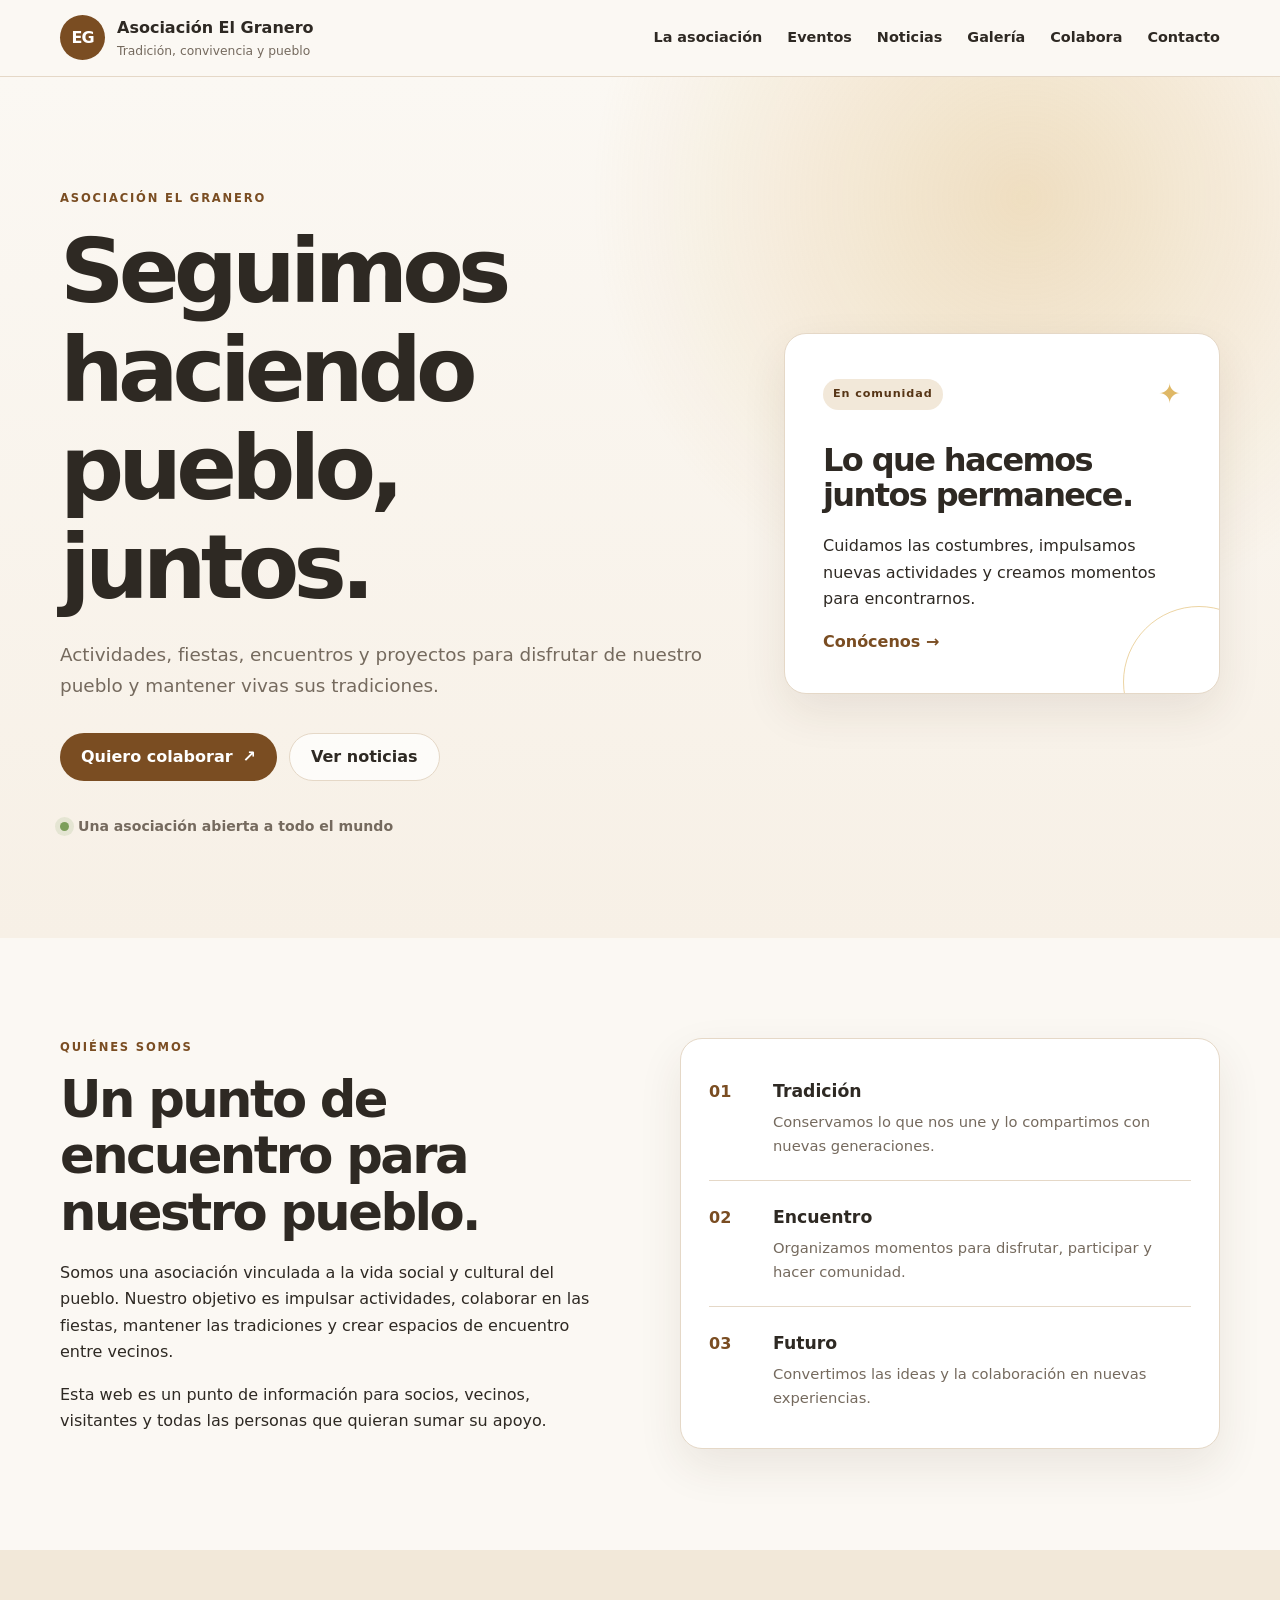
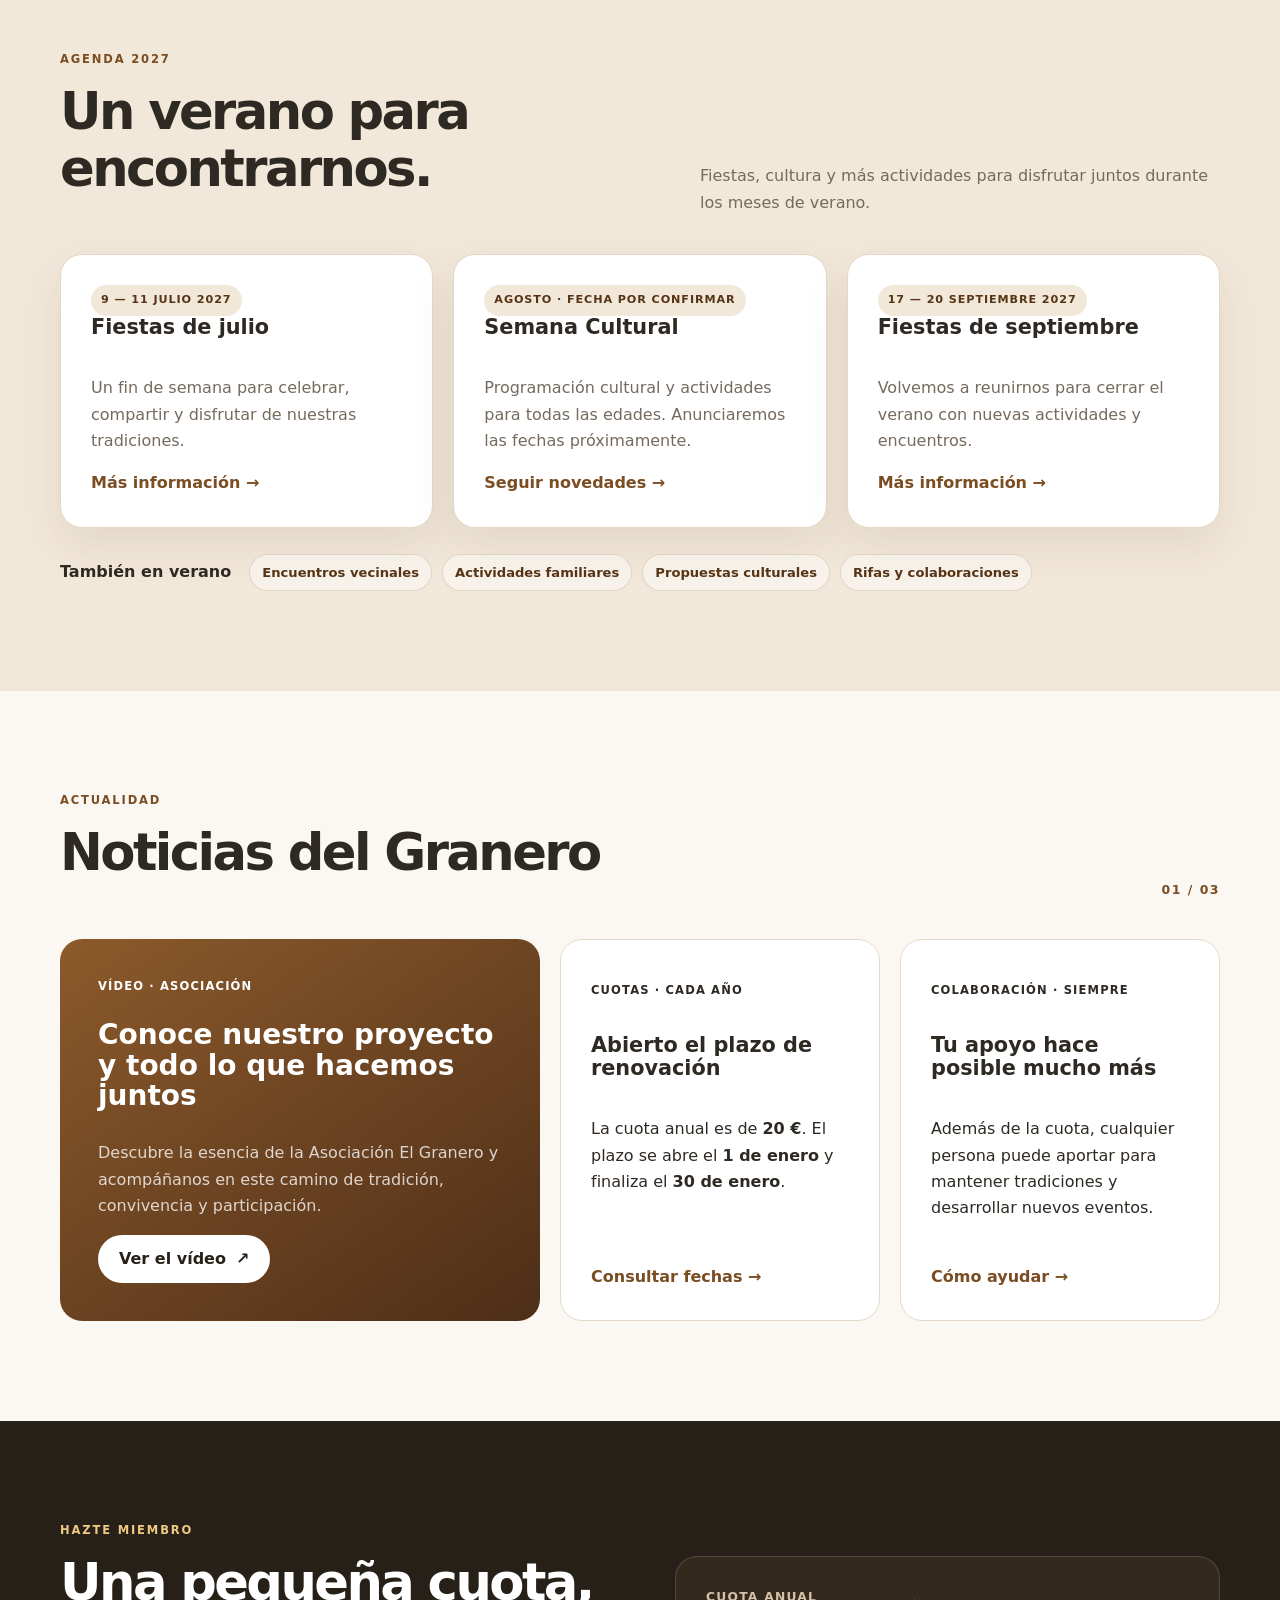
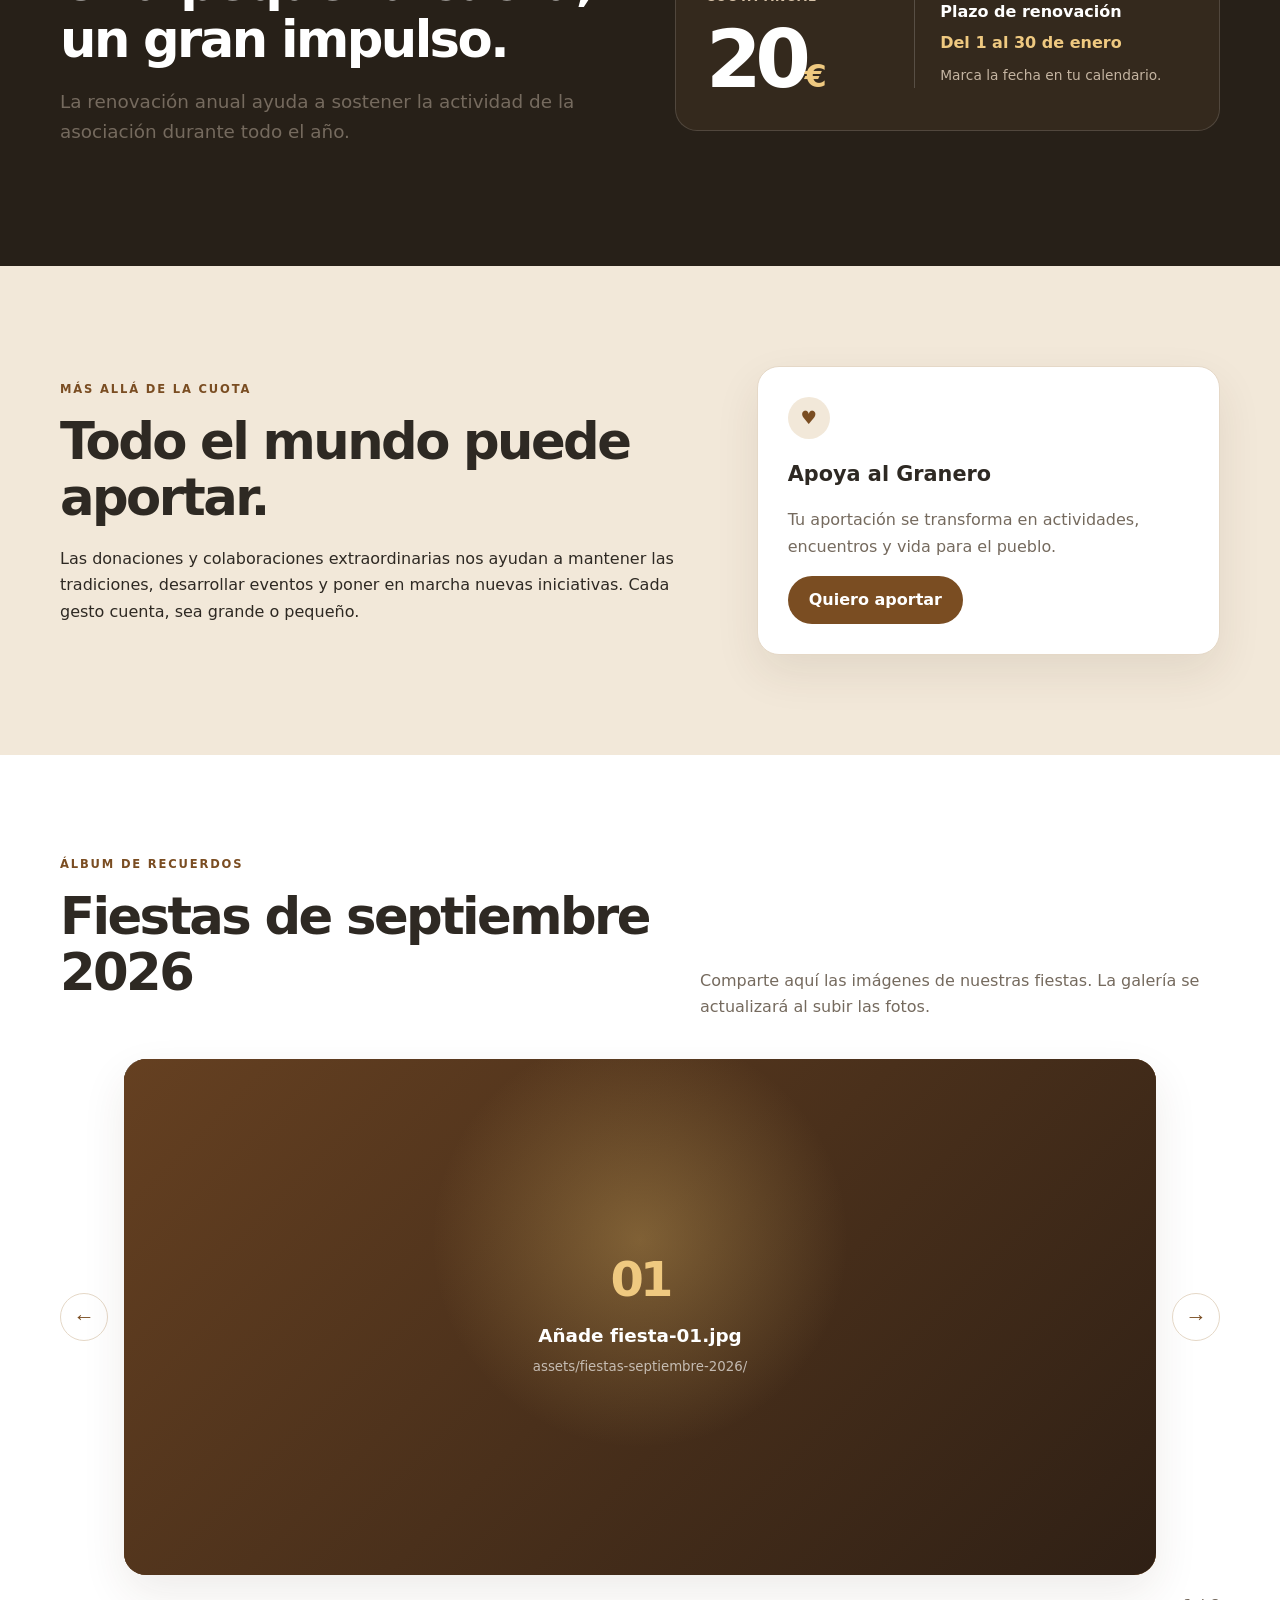
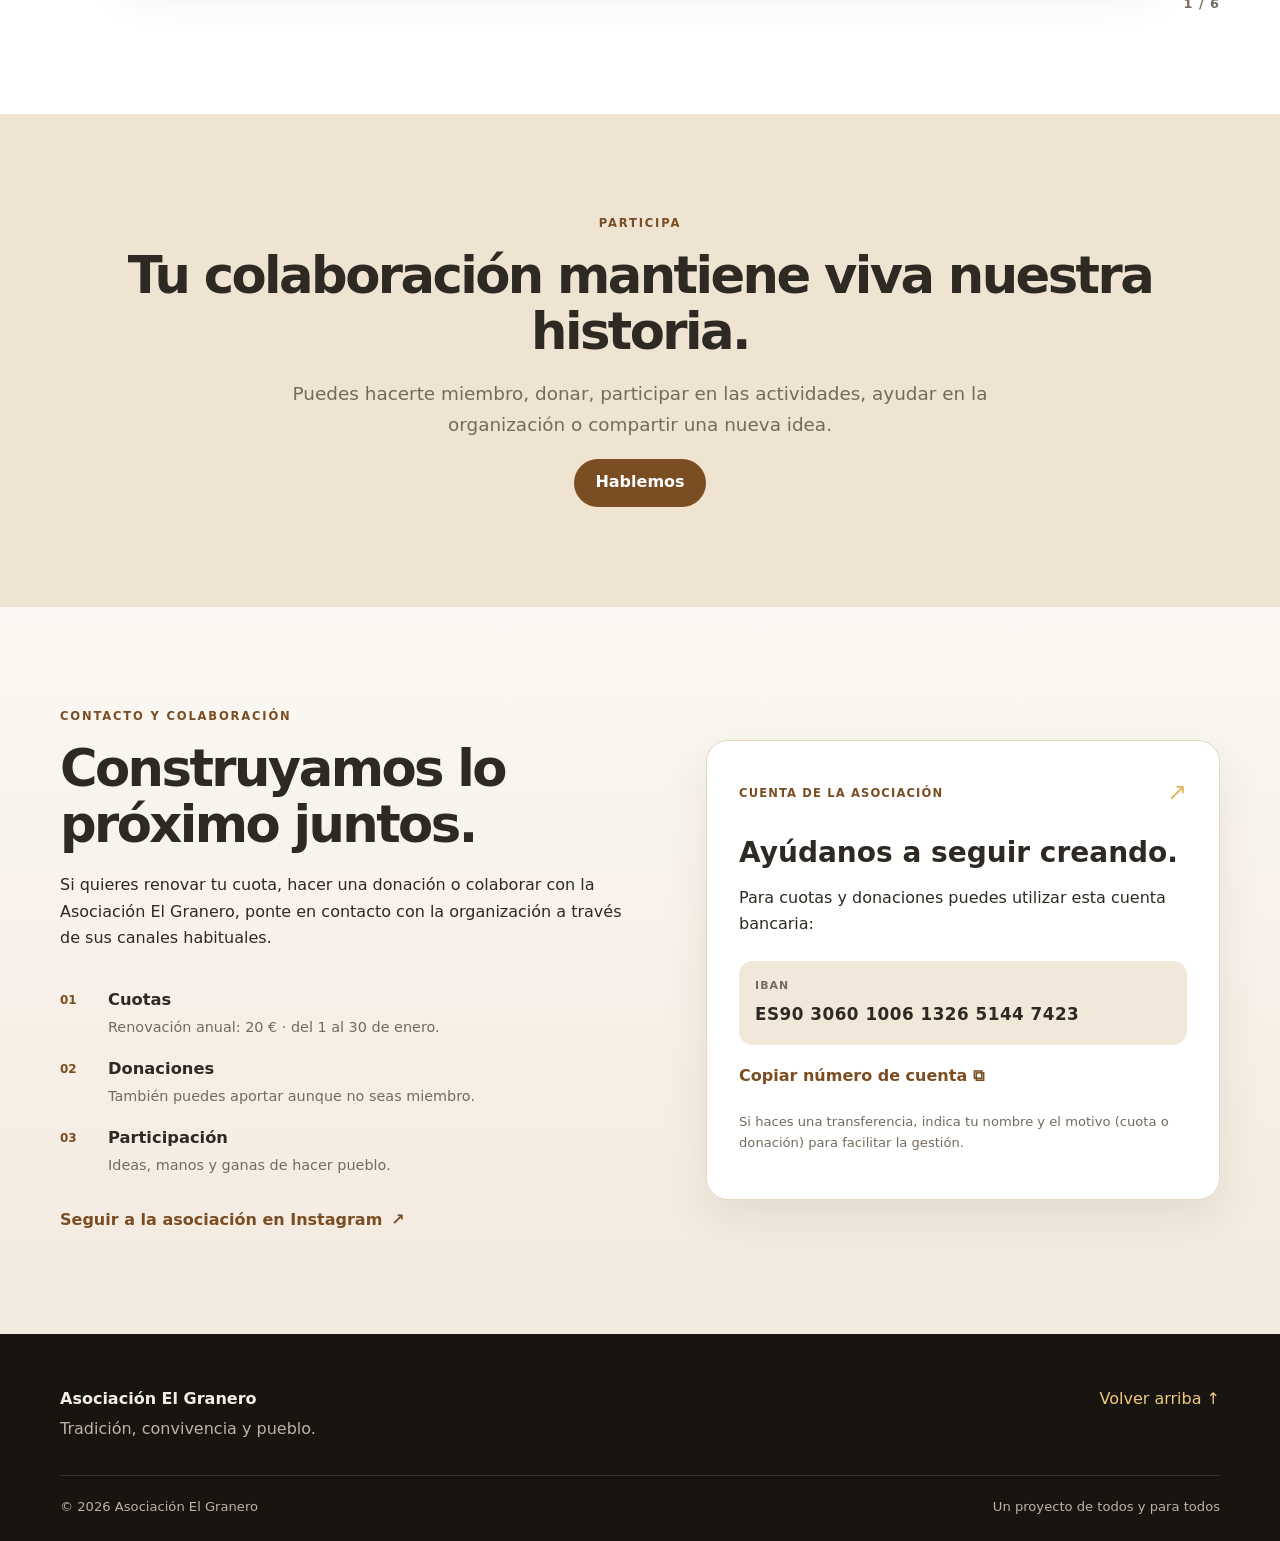
==== index.html @ b073f664 "Refactor code structure for improved readability and maintainability" ====
<!doctype html>
<html lang="es">
<head>
  <meta charset="utf-8">
  <meta name="viewport" content="width=device-width, initial-scale=1">
  <meta name="description" content="Web oficial de la Asociación El Granero: tradición, convivencia, actividades y colaboración con el pueblo.">
  <meta name="theme-color" content="#7a4d22">
  <title>Asociación El Granero | Tradición y pueblo</title>
  <link rel="stylesheet" href="styles.css">
</head>
<body>
  <header class="site-header"><div class="container nav-wrap"><a class="brand" href="#inicio" aria-label="Asociación El Granero, inicio"><span class="brand-mark">EG</span><span><strong>Asociación El Granero</strong><small>Tradición, convivencia y pueblo</small></span></a><button class="menu-toggle" aria-expanded="false" aria-controls="main-nav">☰ <span class="sr-only">Abrir menú</span></button><nav id="main-nav" class="main-nav" aria-label="Navegación principal"><a href="#asociacion">La asociación</a><a href="#eventos">Eventos</a><a href="#noticias">Noticias</a><a href="#galeria-septiembre">Galería</a><a href="#colabora">Colabora</a><a href="#contacto">Contacto</a></nav></div></header>
  <main>
    <section id="inicio" class="hero"><div class="container hero-grid"><div class="hero-copy"><p class="eyebrow">Asociación El Granero</p><h1>Seguimos haciendo pueblo, juntos.</h1><p class="lead">Actividades, fiestas, encuentros y proyectos para disfrutar de nuestro pueblo y mantener vivas sus tradiciones.</p><div class="hero-actions"><a class="btn btn-primary" href="#colabora">Quiero colaborar <span>↗</span></a><a class="btn btn-secondary" href="#noticias">Ver noticias</a></div><div class="hero-note"><span class="status-dot"></span> Una asociación abierta a todo el mundo</div></div><aside class="hero-card"><div class="hero-card-top"><span class="badge">En comunidad</span><span class="sparkle">✦</span></div><h2>Lo que hacemos juntos permanece.</h2><p>Cuidamos las costumbres, impulsamos nuevas actividades y creamos momentos para encontrarnos.</p><a href="#asociacion">Conócenos <span>→</span></a></aside></div></section>
    <section id="asociacion" class="section"><div class="container two-col"><div><p class="eyebrow">Quiénes somos</p><h2>Un punto de encuentro para nuestro pueblo.</h2><p>Somos una asociación vinculada a la vida social y cultural del pueblo. Nuestro objetivo es impulsar actividades, colaborar en las fiestas, mantener las tradiciones y crear espacios de encuentro entre vecinos.</p><p>Esta web es un punto de información para socios, vecinos, visitantes y todas las personas que quieran sumar su apoyo.</p></div><div class="value-panel"><div class="value-item"><span class="value-icon">01</span><div><strong>Tradición</strong><p>Conservamos lo que nos une y lo compartimos con nuevas generaciones.</p></div></div><div class="value-item"><span class="value-icon">02</span><div><strong>Encuentro</strong><p>Organizamos momentos para disfrutar, participar y hacer comunidad.</p></div></div><div class="value-item"><span class="value-icon">03</span><div><strong>Futuro</strong><p>Convertimos las ideas y la colaboración en nuevas experiencias.</p></div></div></div></div></section>
    <section id="eventos" class="section section-alt"><div class="container"><div class="section-heading"><div><p class="eyebrow">Agenda 2027</p><h2>Un verano para encontrarnos.</h2></div><p>Fiestas, cultura y más actividades para disfrutar juntos durante los meses de verano.</p></div><div class="cards three"><article class="card event-card"><span class="date-chip">9 — 11 JULIO 2027</span><h3>Fiestas de julio</h3><p>Un fin de semana para celebrar, compartir y disfrutar de nuestras tradiciones.</p><a href="#contacto">Más información <span>→</span></a></article><article class="card event-card"><span class="date-chip">AGOSTO · FECHA POR CONFIRMAR</span><h3>Semana Cultural</h3><p>Programación cultural y actividades para todas las edades. Anunciaremos las fechas próximamente.</p><a href="#colabora">Seguir novedades <span>→</span></a></article><article class="card event-card"><span class="date-chip">17 — 20 SEPTIEMBRE 2027</span><h3>Fiestas de septiembre</h3><p>Volvemos a reunirnos para cerrar el verano con nuevas actividades y encuentros.</p><a href="#contacto">Más información <span>→</span></a></article></div><div class="summer-note"><strong>También en verano</strong><span>Encuentros vecinales</span><span>Actividades familiares</span><span>Propuestas culturales</span><span>Rifas y colaboraciones</span></div></div></section>
    <section id="noticias" class="section"><div class="container"><div class="section-heading"><div><p class="eyebrow">Actualidad</p><h2>Noticias del Granero</h2></div><span class="section-mark">01 / 03</span></div><div class="news-grid"><article class="news-feature"><div class="news-label">Vídeo · Asociación</div><h3>Conoce nuestro proyecto y todo lo que hacemos juntos</h3><p>Descubre la esencia de la Asociación El Granero y acompáñanos en este camino de tradición, convivencia y participación.</p><a class="btn btn-light" href="https://youtu.be/2ULAwW-3BpU?si=8YdOjdLV4dw19SA3" target="_blank" rel="noopener">Ver el vídeo <span>↗</span></a></article><article class="news-card"><p class="meta">Cuotas · Cada año</p><h3>Abierto el plazo de renovación</h3><p>La cuota anual es de <strong>20 €</strong>. El plazo se abre el <strong>1 de enero</strong> y finaliza el <strong>30 de enero</strong>.</p><a href="#cuotas">Consultar fechas <span>→</span></a></article><article class="news-card"><p class="meta">Colaboración · Siempre</p><h3>Tu apoyo hace posible mucho más</h3><p>Además de la cuota, cualquier persona puede aportar para mantener tradiciones y desarrollar nuevos eventos.</p><a href="#donaciones">Cómo ayudar <span>→</span></a></article></div></div></section>
    <section id="cuotas" class="section section-dark"><div class="container contribution-grid"><div><p class="eyebrow light">Hazte miembro</p><h2>Una pequeña cuota, un gran impulso.</h2><p class="lead">La renovación anual ayuda a sostener la actividad de la asociación durante todo el año.</p></div><div class="fee-card"><div><span class="fee-label">Cuota anual</span><strong class="fee">20<span>€</span></strong></div><div class="renewal"><strong>Plazo de renovación</strong><p>Del 1 al 30 de enero</p><span>Marca la fecha en tu calendario.</span></div></div></div></section>
    <section id="rifas" class="section section-alt"><div class="container promo"><div><p class="eyebrow">Más allá de la cuota</p><h2>Todo el mundo puede aportar.</h2><p>Las donaciones y colaboraciones extraordinarias nos ayudan a mantener las tradiciones, desarrollar eventos y poner en marcha nuevas iniciativas. Cada gesto cuenta, sea grande o pequeño.</p></div><div class="donation-callout" id="donaciones"><span class="donation-icon">♥</span><strong>Apoya al Granero</strong><p>Tu aportación se transforma en actividades, encuentros y vida para el pueblo.</p><a class="btn btn-primary" href="#contacto">Quiero aportar</a></div></div></section>
    <section id="galeria-septiembre" class="section gallery-section"><div class="container"><div class="section-heading"><div><p class="eyebrow">Álbum de recuerdos</p><h2>Fiestas de septiembre 2026</h2></div><p>Comparte aquí las imágenes de nuestras fiestas. La galería se actualizará al subir las fotos.</p></div><div class="carousel" aria-label="Carrusel de fotos de las fiestas de septiembre"><button class="carousel-button carousel-prev" type="button" aria-label="Foto anterior">←</button><div class="carousel-viewport"><div class="carousel-track"><figure class="carousel-slide"><div class="carousel-empty"><span>01</span><strong>Añade fiesta-01.jpg</strong><small>assets/fiestas-septiembre-2026/</small></div><img class="carousel-image" src="assets/fiestas-septiembre-2026/fiesta-01.jpg" alt="Fiestas de septiembre 2026, fotografía 1" onerror="this.closest('.carousel-slide').classList.add('is-empty')"></figure><figure class="carousel-slide"><div class="carousel-empty"><span>02</span><strong>Añade fiesta-02.jpg</strong><small>assets/fiestas-septiembre-2026/</small></div><img class="carousel-image" src="assets/fiestas-septiembre-2026/fiesta-02.jpg" alt="Fiestas de septiembre 2026, fotografía 2" onerror="this.closest('.carousel-slide').classList.add('is-empty')"></figure><figure class="carousel-slide"><div class="carousel-empty"><span>03</span><strong>Añade fiesta-03.jpg</strong><small>assets/fiestas-septiembre-2026/</small></div><img class="carousel-image" src="assets/fiestas-septiembre-2026/fiesta-03.jpg" alt="Fiestas de septiembre 2026, fotografía 3" onerror="this.closest('.carousel-slide').classList.add('is-empty')"></figure><figure class="carousel-slide"><div class="carousel-empty"><span>04</span><strong>Añade fiesta-04.jpg</strong><small>assets/fiestas-septiembre-2026/</small></div><img class="carousel-image" src="assets/fiestas-septiembre-2026/fiesta-04.jpg" alt="Fiestas de septiembre 2026, fotografía 4" onerror="this.closest('.carousel-slide').classList.add('is-empty')"></figure><figure class="carousel-slide"><div class="carousel-empty"><span>05</span><strong>Añade fiesta-05.jpg</strong><small>assets/fiestas-septiembre-2026/</small></div><img class="carousel-image" src="assets/fiestas-septiembre-2026/fiesta-05.jpg" alt="Fiestas de septiembre 2026, fotografía 5" onerror="this.closest('.carousel-slide').classList.add('is-empty')"></figure><figure class="carousel-slide"><div class="carousel-empty"><span>06</span><strong>Añade fiesta-06.jpg</strong><small>assets/fiestas-septiembre-2026/</small></div><img class="carousel-image" src="assets/fiestas-septiembre-2026/fiesta-06.jpg" alt="Fiestas de septiembre 2026, fotografía 6" onerror="this.closest('.carousel-slide').classList.add('is-empty')"></figure></div></div><button class="carousel-button carousel-next" type="button" aria-label="Foto siguiente">→</button></div><div class="carousel-footer"><div class="carousel-dots" role="tablist" aria-label="Seleccionar foto"></div><span class="carousel-counter">1 / 6</span></div></div></section>
    <section id="colabora" class="section collaboration"><div class="container center"><p class="eyebrow">Participa</p><h2>Tu colaboración mantiene viva nuestra historia.</h2><p class="lead compact">Puedes hacerte miembro, donar, participar en las actividades, ayudar en la organización o compartir una nueva idea.</p><a class="btn btn-primary" href="#contacto">Hablemos</a></div></section>
    <section id="contacto" class="section contact-section"><div class="container contact-layout"><div class="contact-copy"><p class="eyebrow">Contacto y colaboración</p><h2>Construyamos lo próximo juntos.</h2><p>Si quieres renovar tu cuota, hacer una donación o colaborar con la Asociación El Granero, ponte en contacto con la organización a través de sus canales habituales.</p><div class="contact-points"><div><span>01</span><strong>Cuotas</strong><p>Renovación anual: 20 € · del 1 al 30 de enero.</p></div><div><span>02</span><strong>Donaciones</strong><p>También puedes aportar aunque no seas miembro.</p></div><div><span>03</span><strong>Participación</strong><p>Ideas, manos y ganas de hacer pueblo.</p></div></div><a class="instagram-link" href="https://www.instagram.com/asociacionelgranero/" target="_blank" rel="noopener">Seguir a la asociación en Instagram <span>↗</span></a></div><div class="contact-card"><div class="contact-card-head"><span class="card-kicker">Cuenta de la Asociación</span><span class="bank-icon">↗</span></div><h3>Ayúdanos a seguir creando.</h3><p>Para cuotas y donaciones puedes utilizar esta cuenta bancaria:</p><div class="account-box"><span>IBAN</span><strong id="account-number">ES90 3060 1006 1326 5144 7423</strong></div><button class="copy-btn" type="button" data-copy="ES9030601006132651447423">Copiar número de cuenta <span>⧉</span></button><p class="small">Si haces una transferencia, indica tu nombre y el motivo (cuota o donación) para facilitar la gestión.</p></div></div></section>
  </main>
  <footer class="site-footer"><div class="container footer-grid"><div><strong>Asociación El Granero</strong><p>Tradición, convivencia y pueblo.</p></div><a href="#inicio">Volver arriba ↑</a></div><div class="container footer-bottom"><span>© <span id="year"></span> Asociación El Granero</span><span>Un proyecto de todos y para todos</span></div></footer>
  <script src="script.js"></script>
</body>
</html>
---- styles.css ----
*{box-sizing:border-box} :root{--bg:#fbf8f3;--surface:#fff;--surface-alt:#f2e8d9;--text:#2e2923;--muted:#756a5e;--primary:#7a4d22;--primary-dark:#563415;--accent:#dfb866;--border:#e5d8c7;--dark:#272018;--max:1160px;--radius:22px;--shadow:0 18px 45px rgba(61,42,22,.09)} html{scroll-behavior:smooth} body{margin:0;font-family:Inter,ui-sans-serif,system-ui,-apple-system,BlinkMacSystemFont,"Segoe UI",sans-serif;color:var(--text);background:var(--bg);line-height:1.65}a{color:inherit} .container{width:min(calc(100% - 40px),var(--max));margin:0 auto}
.site-header{position:sticky;top:0;z-index:50;background:rgba(251,248,243,.91);backdrop-filter:blur(14px);border-bottom:1px solid var(--border)} .nav-wrap{min-height:76px;display:flex;align-items:center;justify-content:space-between;gap:24px}.brand{display:flex;align-items:center;gap:12px;text-decoration:none}.brand strong,.brand small{display:block}.brand small{color:var(--muted);font-size:.77rem}.brand-mark{width:45px;height:45px;display:grid;place-items:center;border-radius:50%;background:var(--primary);color:white;font-weight:850;letter-spacing:-.06em}.main-nav{display:flex;gap:25px;align-items:center}.main-nav a{text-decoration:none;font-size:.9rem;font-weight:700}.main-nav a:hover{color:var(--primary)}.menu-toggle{display:none;background:none;border:0;font-size:1.4rem;cursor:pointer}
.hero{padding:112px 0 100px;background:radial-gradient(circle at 80% 14%,rgba(215,170,91,.32),transparent 27rem),linear-gradient(180deg,#fbf8f3 0%,#f7f0e6 100%)}.hero-grid{display:grid;grid-template-columns:1.2fr .8fr;gap:70px;align-items:center}.eyebrow{text-transform:uppercase;letter-spacing:.16em;font-size:.72rem;font-weight:850;color:var(--primary);margin:0 0 14px}h1,h2,h3{line-height:1.1;margin-top:0}h1{font-size:clamp(3rem,7vw,5.8rem);letter-spacing:-.065em;margin-bottom:24px;max-width:850px}h2{font-size:clamp(2.2rem,4vw,3.35rem);letter-spacing:-.05em;margin-bottom:20px}h3{font-size:1.3rem}.lead{font-size:1.15rem;color:var(--muted);max-width:710px}.compact{max-width:730px;margin-left:auto;margin-right:auto}.hero-actions{display:flex;flex-wrap:wrap;gap:12px;margin-top:32px}.btn{display:inline-flex;align-items:center;gap:10px;justify-content:center;min-height:48px;padding:0 21px;border-radius:999px;text-decoration:none;font-weight:800;transition:transform .2s,background .2s}.btn:hover{transform:translateY(-2px)}.btn-primary{background:var(--primary);color:white}.btn-primary:hover{background:var(--primary-dark)}.btn-secondary{border:1px solid var(--border);background:rgba(255,255,255,.75)}.hero-note{display:flex;align-items:center;gap:9px;margin-top:34px;color:var(--muted);font-size:.88rem;font-weight:650}.status-dot{width:9px;height:9px;border-radius:50%;background:#7c9e5b;box-shadow:0 0 0 5px rgba(124,158,91,.15)}
.hero-card,.card,.value-panel,.contact-card,.donation-callout{background:var(--surface);border:1px solid var(--border);border-radius:var(--radius);box-shadow:var(--shadow)}.hero-card{padding:38px;position:relative;overflow:hidden}.hero-card::after{content:"";width:150px;height:150px;border:1px solid var(--accent);border-radius:50%;position:absolute;right:-56px;bottom:-65px;opacity:.6}.hero-card-top{display:flex;justify-content:space-between;align-items:center}.sparkle{color:var(--accent);font-size:1.7rem}.hero-card h2{font-size:2rem;margin-top:26px}.hero-card a,.event-card a,.news-card a{color:var(--primary);text-decoration:none;font-weight:800}.badge,.date-chip{display:inline-block;padding:6px 10px;border-radius:999px;background:var(--surface-alt);color:var(--primary-dark);font-size:.7rem;font-weight:850;letter-spacing:.08em}
.section{padding:100px 0}.section-alt{background:var(--surface-alt)}.section-dark{background:var(--dark);color:white}.center{text-align:center}.two-col{display:grid;grid-template-columns:1fr 1fr;gap:80px;align-items:start}.value-panel{padding:16px 28px}.value-item{display:grid;grid-template-columns:48px 1fr;gap:16px;padding:22px 0;border-bottom:1px solid var(--border)}.value-item:last-child{border-bottom:0}.value-item strong{font-size:1.08rem}.value-item p{color:var(--muted);margin:4px 0 0;font-size:.92rem}.value-icon{color:var(--primary);font-weight:850;padding-top:2px}
.section-heading{display:flex;justify-content:space-between;align-items:end;gap:30px;margin-bottom:38px}.section-heading>p{max-width:520px;color:var(--muted);margin:0}.section-mark{color:var(--primary);font-size:.78rem;font-weight:850;letter-spacing:.12em}.cards{display:grid;gap:20px}.cards.three{grid-template-columns:repeat(3,1fr)}.card{padding:30px;min-height:244px}.card p{color:var(--muted)}.event-card{display:flex;flex-direction:column;align-items:flex-start}.event-card a{margin-top:auto}.summer-note{display:flex;flex-wrap:wrap;align-items:center;gap:10px;margin-top:26px}.summer-note strong{margin-right:8px}.summer-note span{padding:7px 12px;border:1px solid rgba(122,77,34,.18);border-radius:999px;color:var(--primary-dark);background:rgba(255,255,255,.45);font-size:.82rem;font-weight:700}
.news-grid{display:grid;grid-template-columns:1.2fr .8fr .8fr;gap:20px}.news-feature{padding:38px;border-radius:var(--radius);color:#fff;min-height:320px;background:linear-gradient(145deg,#8c5a2b,#4d2e18);display:flex;flex-direction:column;align-items:flex-start}.news-feature h3{font-size:1.75rem;max-width:430px;margin:24px 0 12px}.news-feature p{color:rgba(255,255,255,.78);max-width:430px}.news-feature .btn{margin-top:auto}.news-label,.meta{font-size:.72rem;text-transform:uppercase;font-weight:850;letter-spacing:.1em}.news-card{padding:30px;border:1px solid var(--border);border-radius:var(--radius);background:#fff;display:flex;flex-direction:column}.news-card h3{margin-top:22px}.news-card a{margin-top:auto}.btn-light{background:white;color:var(--dark)}
.contribution-grid{display:grid;grid-template-columns:1fr 1fr;gap:70px;align-items:center}.light{color:#efc980}.fee-card{background:#34291d;border:1px solid rgba(255,255,255,.14);border-radius:var(--radius);padding:30px;display:grid;grid-template-columns:.8fr 1.2fr;gap:25px}.fee-label{display:block;color:#d6c2a8;font-size:.77rem;text-transform:uppercase;letter-spacing:.1em;font-weight:800}.fee{display:block;font-size:5rem;line-height:1;margin-top:13px;letter-spacing:-.08em}.fee span{font-size:2rem;color:#efc980}.renewal{border-left:1px solid rgba(255,255,255,.18);padding-left:25px;align-self:center}.renewal p{color:#efc980;font-weight:800;margin:5px 0}.renewal span{color:#c4b4a1;font-size:.86rem}.promo{display:grid;grid-template-columns:1.15fr .85fr;gap:70px;align-items:center}.donation-callout{padding:30px}.donation-icon{width:42px;height:42px;display:grid;place-items:center;background:var(--surface-alt);color:var(--primary);border-radius:50%;font-size:1.15rem}.donation-callout strong{display:block;font-size:1.3rem;margin-top:18px}.donation-callout p{color:var(--muted)}.collaboration{background:#efe3d2}
.contact-section{background:linear-gradient(180deg,#fbf8f3,#f3eadf)}.contact-layout{display:grid;grid-template-columns:1fr .9fr;gap:75px;align-items:center}.contact-points{display:grid;gap:16px;margin-top:36px}.contact-points>div{display:grid;grid-template-columns:36px 1fr;column-gap:12px}.contact-points span{grid-row:span 2;color:var(--primary);font-size:.75rem;font-weight:850;padding-top:4px}.contact-points strong{font-size:1.02rem}.contact-points p{color:var(--muted);margin:2px 0 0;font-size:.9rem}.contact-card{padding:32px}.contact-card-head{display:flex;justify-content:space-between;align-items:center}.card-kicker{color:var(--primary);font-size:.72rem;text-transform:uppercase;font-weight:850;letter-spacing:.1em}.bank-icon{color:var(--accent);font-size:1.5rem}.contact-card h3{font-size:1.75rem;margin:25px 0 10px}.account-box{margin:24px 0 10px;padding:16px;border-radius:14px;background:var(--surface-alt)}.account-box span{display:block;color:var(--muted);font-size:.68rem;letter-spacing:.1em;font-weight:850}.account-box strong{display:block;margin-top:6px;font-size:1.05rem;letter-spacing:.03em;word-break:break-word}.copy-btn{border:0;background:none;color:var(--primary);padding:8px 0;font:inherit;font-weight:800;cursor:pointer}.copy-btn:hover{color:var(--primary-dark)}.small{font-size:.82rem;color:var(--muted)}.instagram-link{display:inline-flex;gap:9px;margin-top:30px;color:var(--primary);font-weight:800;text-decoration:none}.instagram-link:hover{color:var(--primary-dark)}
.gallery-section{background:#fff}.carousel{position:relative;display:grid;grid-template-columns:48px 1fr 48px;gap:16px;align-items:center}.carousel-viewport{overflow:hidden;border-radius:var(--radius);background:#382619;box-shadow:var(--shadow)}.carousel-track{display:flex;transition:transform .35s ease}.carousel-slide{position:relative;flex:0 0 100%;aspect-ratio:16/8;min-height:280px;margin:0;background:linear-gradient(135deg,#5b381f,#b78347);overflow:hidden}.carousel-image{width:100%;height:100%;object-fit:cover}.carousel-empty{position:absolute;inset:0;display:flex;flex-direction:column;align-items:center;justify-content:center;color:#fff;text-align:center;padding:20px;background:radial-gradient(circle at 50% 35%,rgba(223,184,102,.35),transparent 13rem),linear-gradient(135deg,#654021,#2f2015)}.carousel-empty span{font-size:3rem;line-height:1;font-weight:850;color:#efc980;letter-spacing:-.08em}.carousel-empty strong{margin-top:18px;font-size:1.15rem}.carousel-empty small{margin-top:5px;color:rgba(255,255,255,.65)}.carousel-slide:not(.is-empty) .carousel-empty{display:none}.carousel-button{width:48px;height:48px;border:1px solid var(--border);border-radius:50%;background:var(--surface);color:var(--primary);font-size:1.35rem;cursor:pointer;transition:background .2s,transform .2s}.carousel-button:hover{background:var(--surface-alt);transform:translateY(-2px)}.carousel-footer{display:flex;justify-content:space-between;align-items:center;margin-top:18px}.carousel-dots{display:flex;gap:7px}.carousel-dot{width:8px;height:8px;border:0;padding:0;border-radius:50%;background:#d8c8b6;cursor:pointer}.carousel-dot.is-active{width:25px;border-radius:10px;background:var(--primary)}.carousel-counter{color:var(--muted);font-size:.8rem;font-weight:800;letter-spacing:.08em}
.site-footer{background:#18140f;color:#f4eee6;padding:52px 0 24px}.footer-grid,.footer-bottom{display:flex;justify-content:space-between;gap:20px}.footer-grid p{color:#bdb2a5;margin:4px 0 0}.footer-grid a{color:#efc980;text-decoration:none}.footer-bottom{margin-top:32px;padding-top:20px;border-top:1px solid rgba(255,255,255,.12);font-size:.82rem;color:#bdb2a5}.sr-only{position:absolute;width:1px;height:1px;padding:0;margin:-1px;overflow:hidden;clip:rect(0,0,0,0);white-space:nowrap;border:0}
@media(max-width:860px){.menu-toggle{display:block}.main-nav{display:none;position:absolute;left:20px;right:20px;top:76px;padding:18px;background:var(--surface);border:1px solid var(--border);border-radius:16px;box-shadow:var(--shadow);flex-direction:column;align-items:stretch}.main-nav.open{display:flex}.hero-grid,.two-col,.cards.three,.news-grid,.contribution-grid,.promo,.contact-layout{grid-template-columns:1fr}.hero{padding-top:75px}.section{padding:72px 0}.section-heading{align-items:start;flex-direction:column}.fee-card{max-width:650px}.contact-layout{gap:42px}}
@media(max-width:520px){.container{width:min(calc(100% - 30px),var(--max))}.brand small{display:none}.hero-card,.card,.contact-card,.donation-callout{padding:23px}.fee-card{grid-template-columns:1fr}.renewal{border-left:0;border-top:1px solid rgba(255,255,255,.18);padding:20px 0 0}.footer-grid,.footer-bottom{flex-direction:column}}
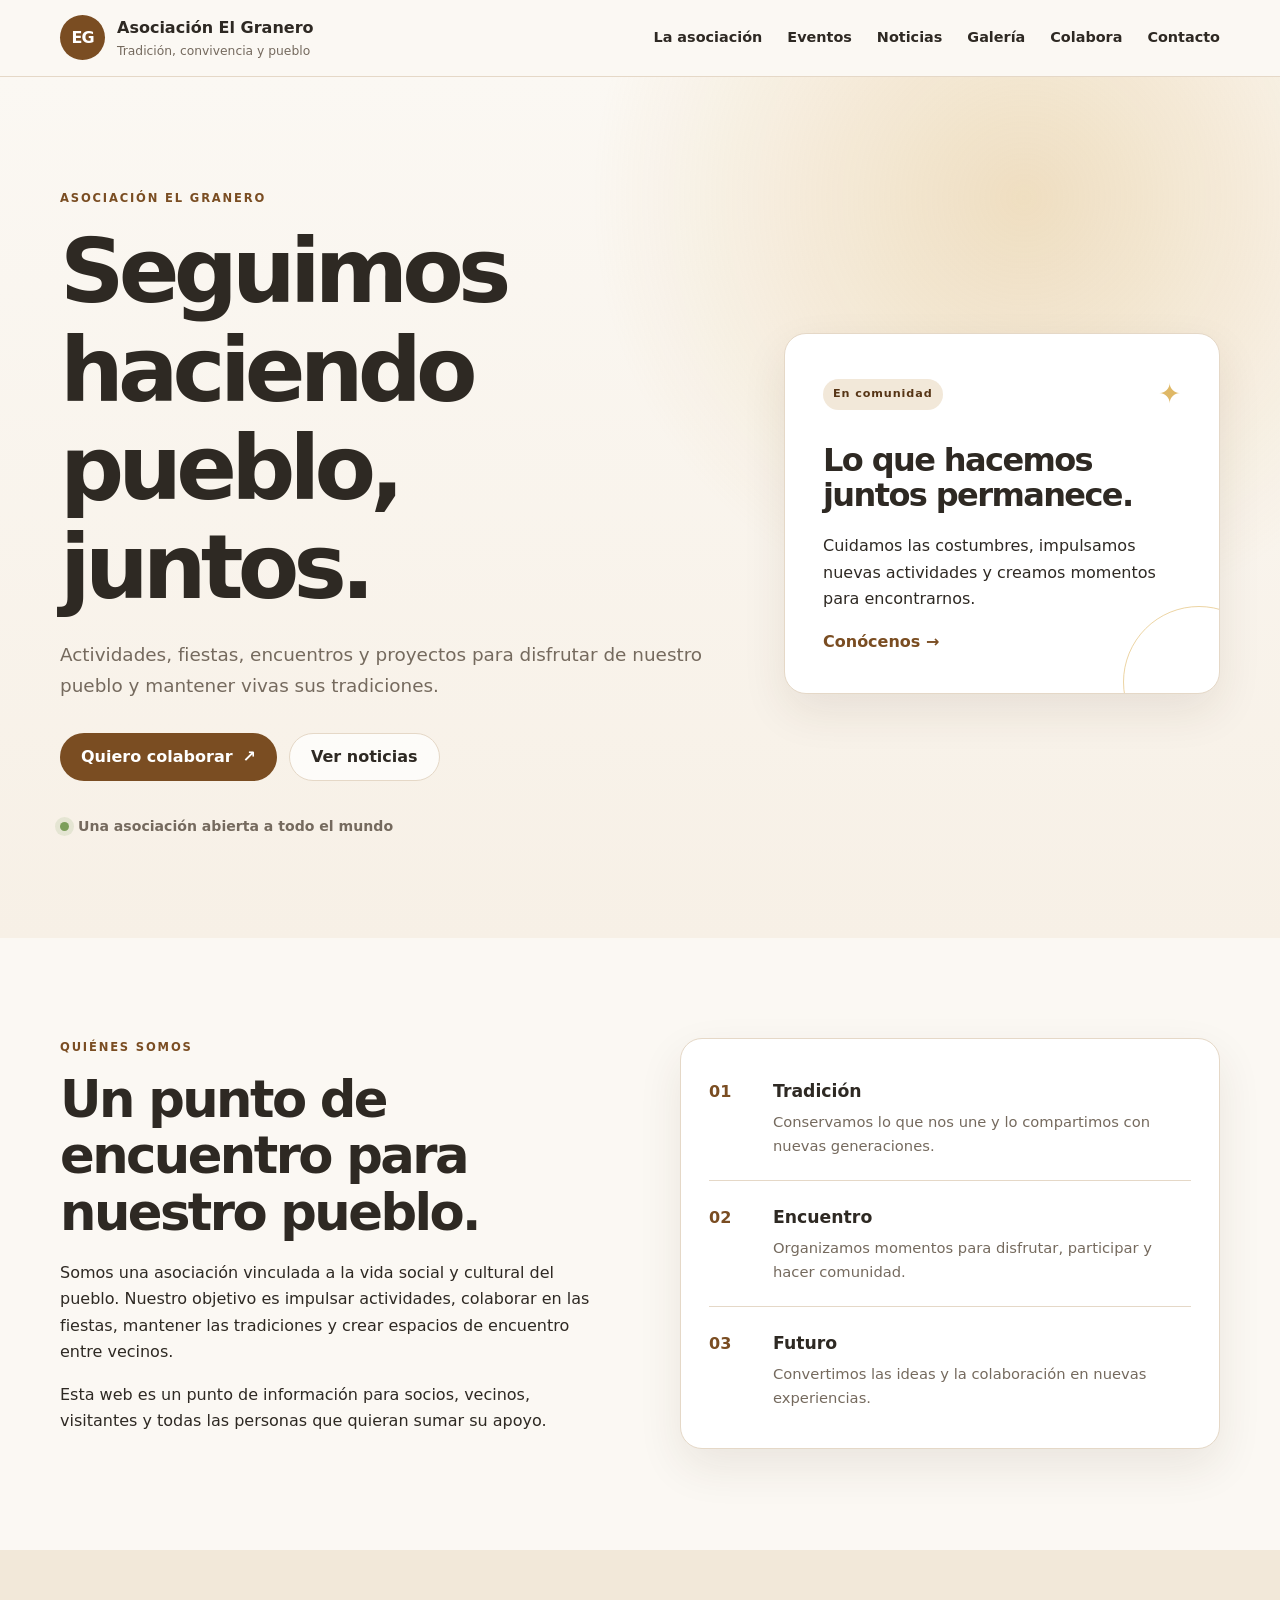
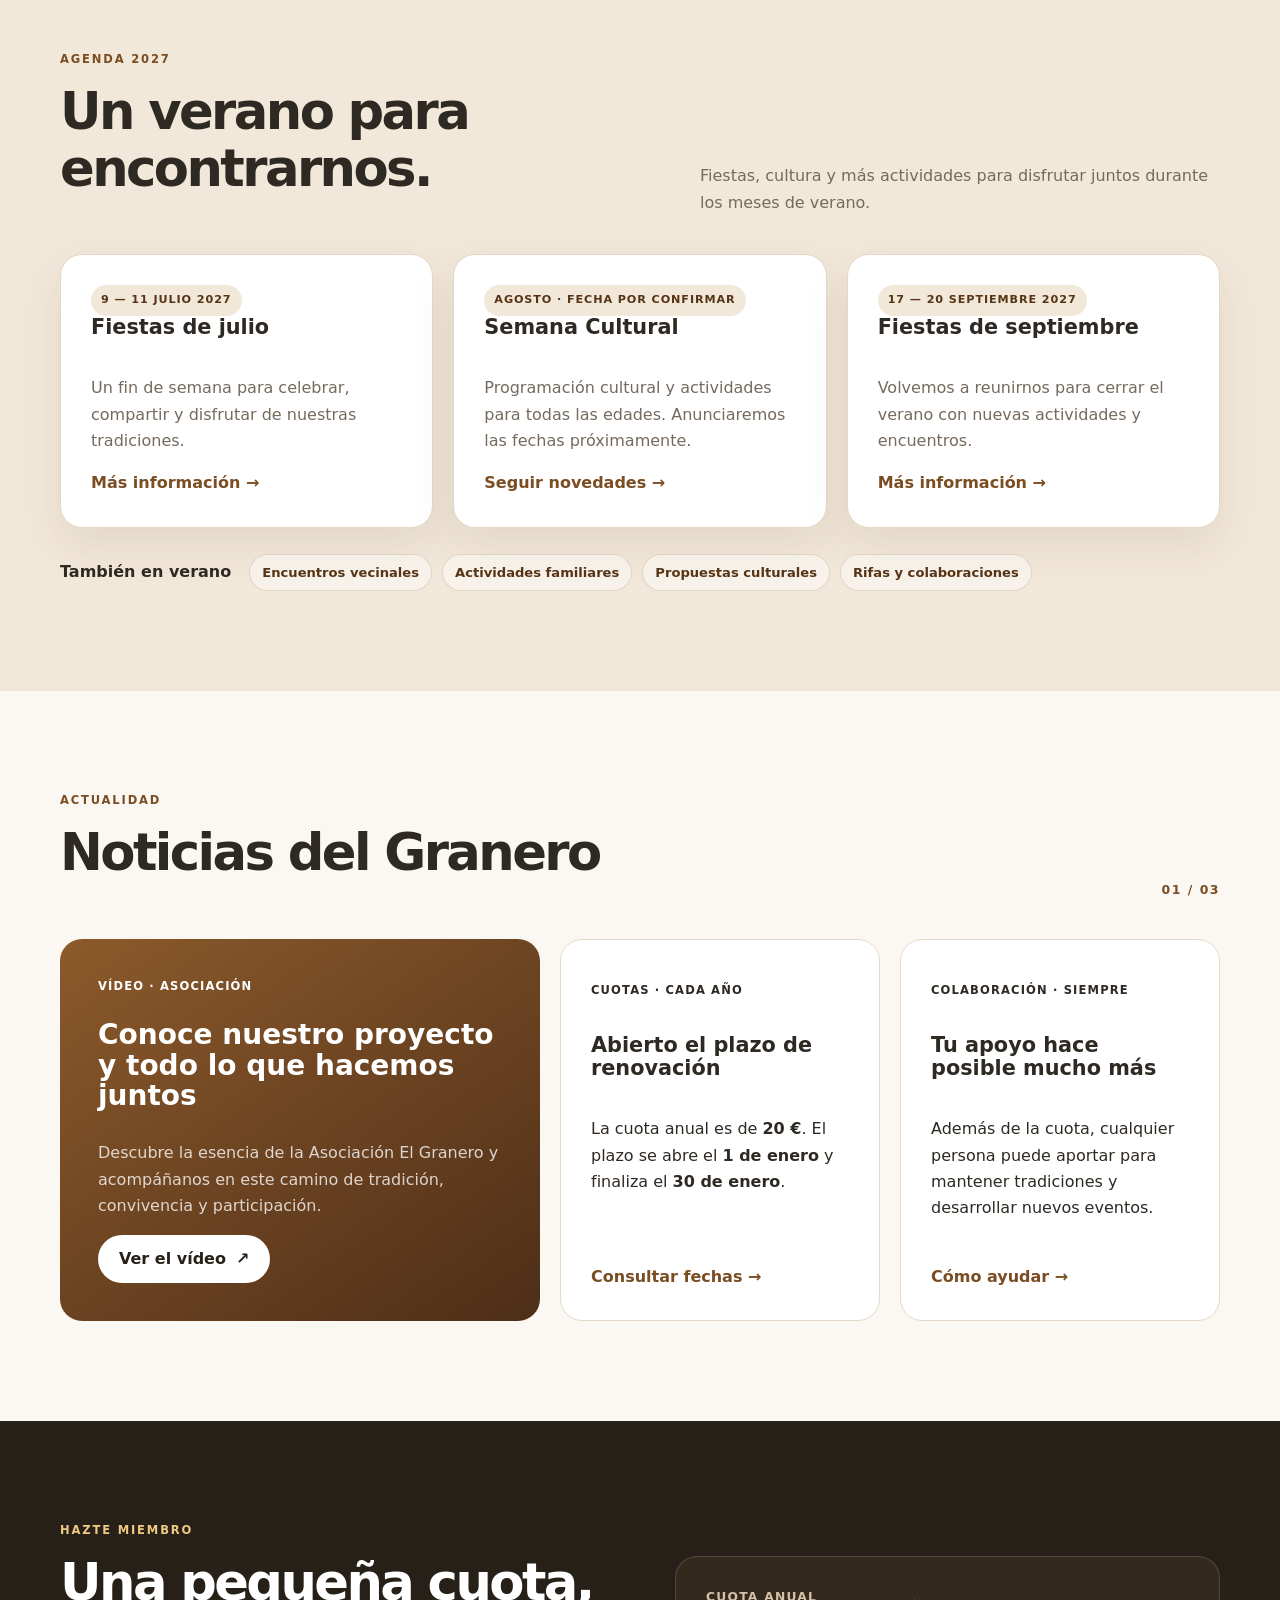
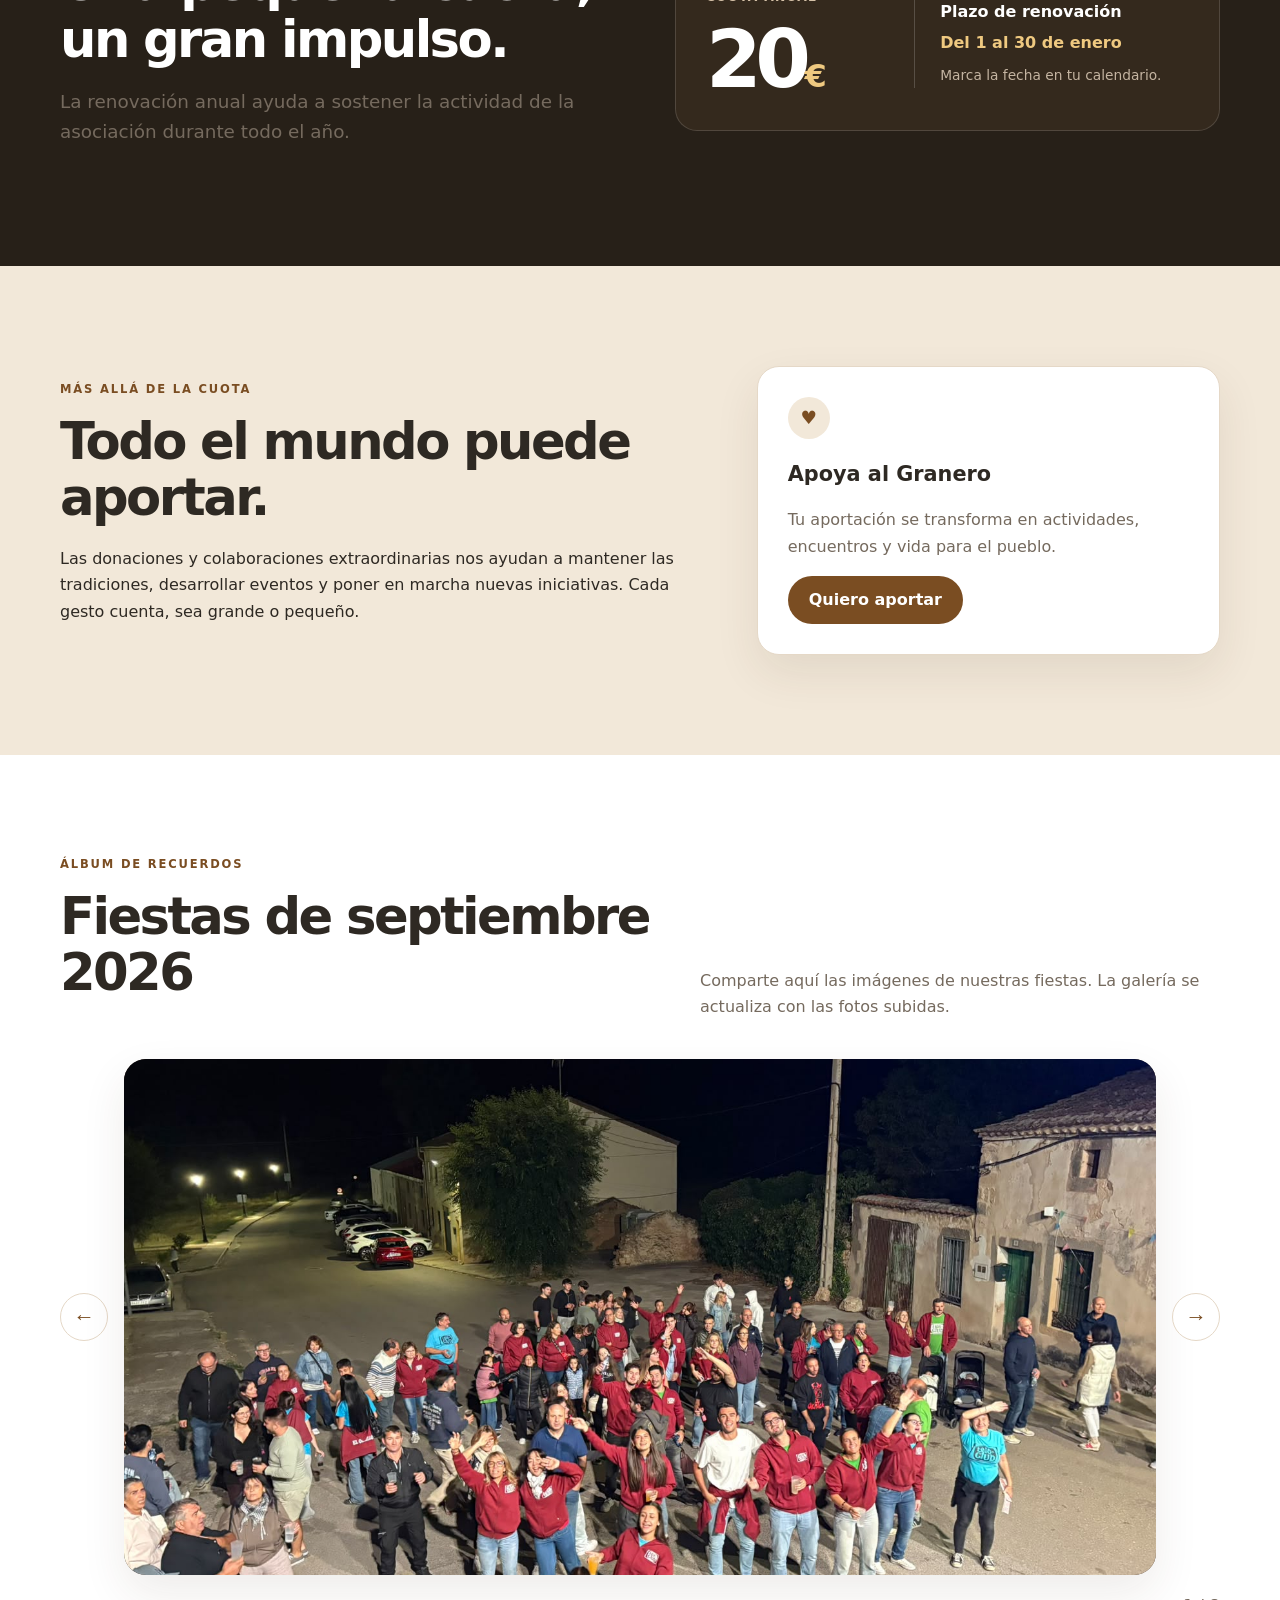
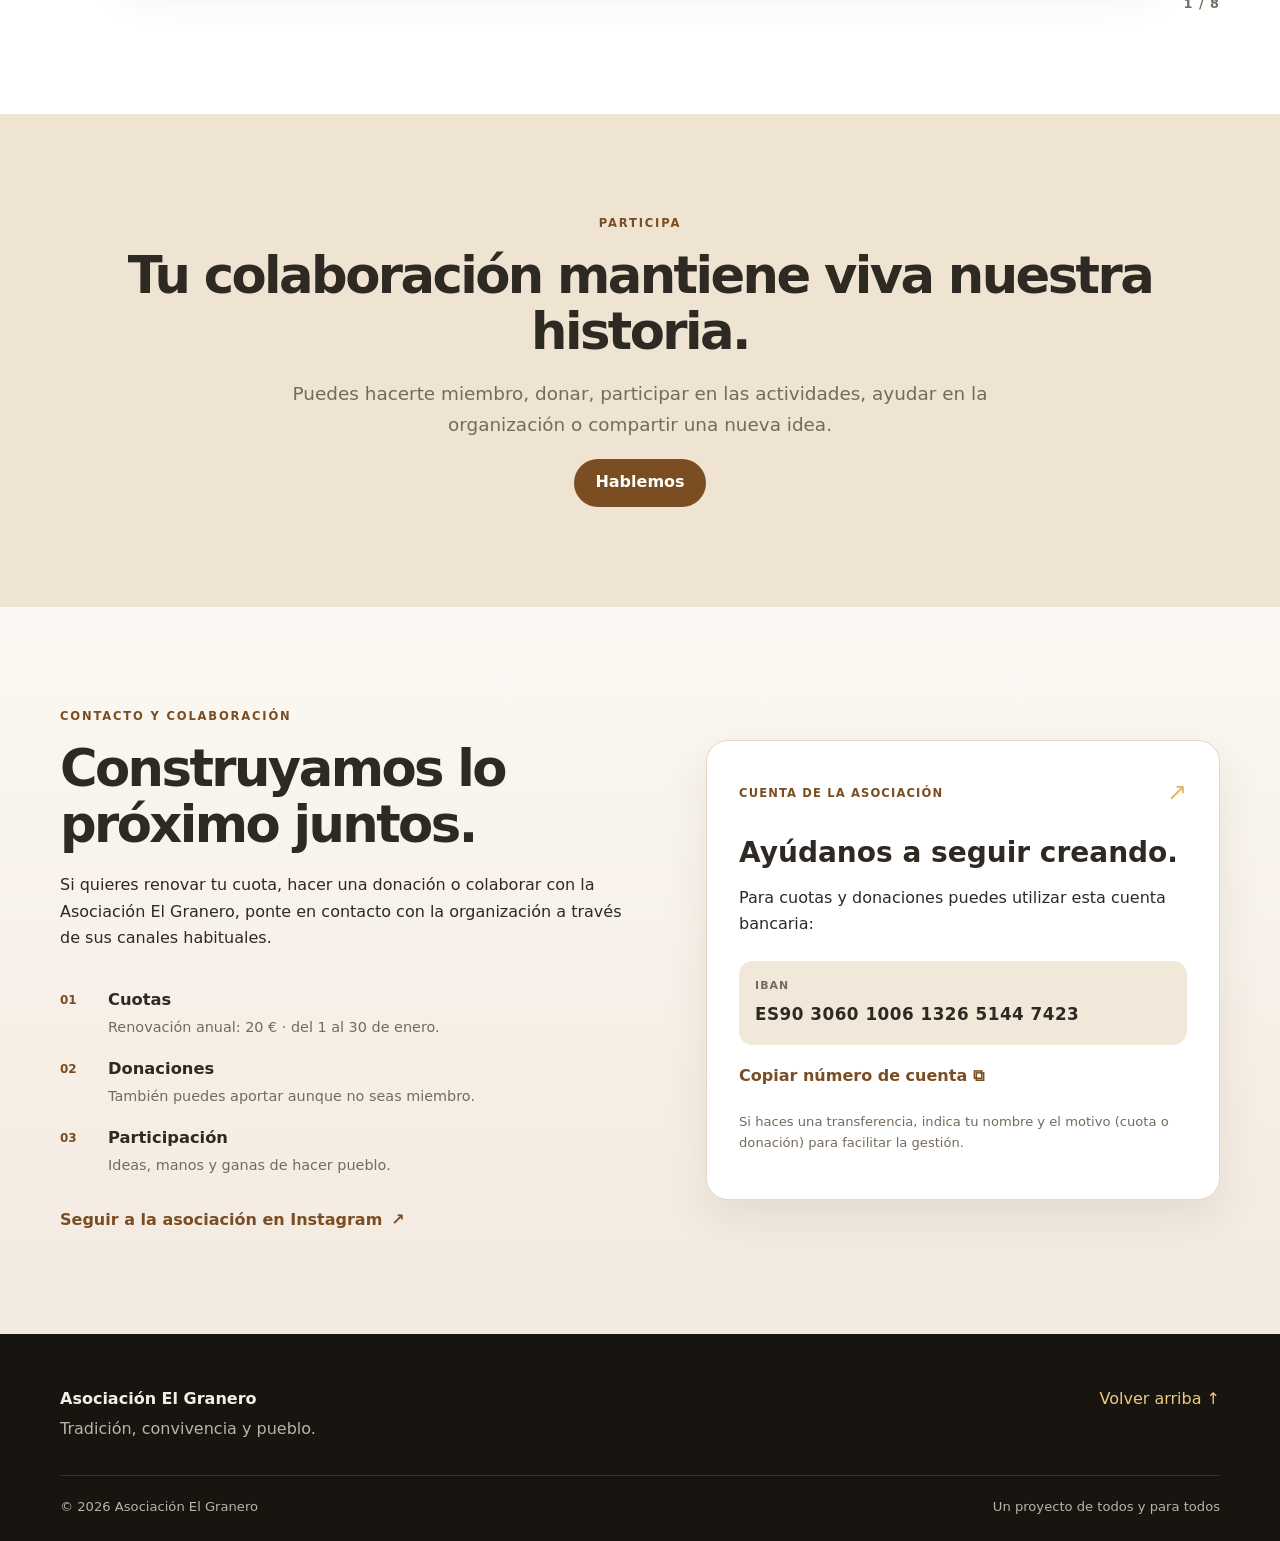
==== commit 76a4862d: "Update image file extensions and enhance gallery description in README and index.html" ====
--- a/index.html
+++ b/index.html
@@ -17,7 +17,7 @@
     <section id="noticias" class="section"><div class="container"><div class="section-heading"><div><p class="eyebrow">Actualidad</p><h2>Noticias del Granero</h2></div><span class="section-mark">01 / 03</span></div><div class="news-grid"><article class="news-feature"><div class="news-label">Vídeo · Asociación</div><h3>Conoce nuestro proyecto y todo lo que hacemos juntos</h3><p>Descubre la esencia de la Asociación El Granero y acompáñanos en este camino de tradición, convivencia y participación.</p><a class="btn btn-light" href="https://youtu.be/2ULAwW-3BpU?si=8YdOjdLV4dw19SA3" target="_blank" rel="noopener">Ver el vídeo <span>↗</span></a></article><article class="news-card"><p class="meta">Cuotas · Cada año</p><h3>Abierto el plazo de renovación</h3><p>La cuota anual es de <strong>20 €</strong>. El plazo se abre el <strong>1 de enero</strong> y finaliza el <strong>30 de enero</strong>.</p><a href="#cuotas">Consultar fechas <span>→</span></a></article><article class="news-card"><p class="meta">Colaboración · Siempre</p><h3>Tu apoyo hace posible mucho más</h3><p>Además de la cuota, cualquier persona puede aportar para mantener tradiciones y desarrollar nuevos eventos.</p><a href="#donaciones">Cómo ayudar <span>→</span></a></article></div></div></section>
     <section id="cuotas" class="section section-dark"><div class="container contribution-grid"><div><p class="eyebrow light">Hazte miembro</p><h2>Una pequeña cuota, un gran impulso.</h2><p class="lead">La renovación anual ayuda a sostener la actividad de la asociación durante todo el año.</p></div><div class="fee-card"><div><span class="fee-label">Cuota anual</span><strong class="fee">20<span>€</span></strong></div><div class="renewal"><strong>Plazo de renovación</strong><p>Del 1 al 30 de enero</p><span>Marca la fecha en tu calendario.</span></div></div></div></section>
     <section id="rifas" class="section section-alt"><div class="container promo"><div><p class="eyebrow">Más allá de la cuota</p><h2>Todo el mundo puede aportar.</h2><p>Las donaciones y colaboraciones extraordinarias nos ayudan a mantener las tradiciones, desarrollar eventos y poner en marcha nuevas iniciativas. Cada gesto cuenta, sea grande o pequeño.</p></div><div class="donation-callout" id="donaciones"><span class="donation-icon">♥</span><strong>Apoya al Granero</strong><p>Tu aportación se transforma en actividades, encuentros y vida para el pueblo.</p><a class="btn btn-primary" href="#contacto">Quiero aportar</a></div></div></section>
-    <section id="galeria-septiembre" class="section gallery-section"><div class="container"><div class="section-heading"><div><p class="eyebrow">Álbum de recuerdos</p><h2>Fiestas de septiembre 2026</h2></div><p>Comparte aquí las imágenes de nuestras fiestas. La galería se actualizará al subir las fotos.</p></div><div class="carousel" aria-label="Carrusel de fotos de las fiestas de septiembre"><button class="carousel-button carousel-prev" type="button" aria-label="Foto anterior">←</button><div class="carousel-viewport"><div class="carousel-track"><figure class="carousel-slide"><div class="carousel-empty"><span>01</span><strong>Añade fiesta-01.jpg</strong><small>assets/fiestas-septiembre-2026/</small></div><img class="carousel-image" src="assets/fiestas-septiembre-2026/fiesta-01.jpg" alt="Fiestas de septiembre 2026, fotografía 1" onerror="this.closest('.carousel-slide').classList.add('is-empty')"></figure><figure class="carousel-slide"><div class="carousel-empty"><span>02</span><strong>Añade fiesta-02.jpg</strong><small>assets/fiestas-septiembre-2026/</small></div><img class="carousel-image" src="assets/fiestas-septiembre-2026/fiesta-02.jpg" alt="Fiestas de septiembre 2026, fotografía 2" onerror="this.closest('.carousel-slide').classList.add('is-empty')"></figure><figure class="carousel-slide"><div class="carousel-empty"><span>03</span><strong>Añade fiesta-03.jpg</strong><small>assets/fiestas-septiembre-2026/</small></div><img class="carousel-image" src="assets/fiestas-septiembre-2026/fiesta-03.jpg" alt="Fiestas de septiembre 2026, fotografía 3" onerror="this.closest('.carousel-slide').classList.add('is-empty')"></figure><figure class="carousel-slide"><div class="carousel-empty"><span>04</span><strong>Añade fiesta-04.jpg</strong><small>assets/fiestas-septiembre-2026/</small></div><img class="carousel-image" src="assets/fiestas-septiembre-2026/fiesta-04.jpg" alt="Fiestas de septiembre 2026, fotografía 4" onerror="this.closest('.carousel-slide').classList.add('is-empty')"></figure><figure class="carousel-slide"><div class="carousel-empty"><span>05</span><strong>Añade fiesta-05.jpg</strong><small>assets/fiestas-septiembre-2026/</small></div><img class="carousel-image" src="assets/fiestas-septiembre-2026/fiesta-05.jpg" alt="Fiestas de septiembre 2026, fotografía 5" onerror="this.closest('.carousel-slide').classList.add('is-empty')"></figure><figure class="carousel-slide"><div class="carousel-empty"><span>06</span><strong>Añade fiesta-06.jpg</strong><small>assets/fiestas-septiembre-2026/</small></div><img class="carousel-image" src="assets/fiestas-septiembre-2026/fiesta-06.jpg" alt="Fiestas de septiembre 2026, fotografía 6" onerror="this.closest('.carousel-slide').classList.add('is-empty')"></figure></div></div><button class="carousel-button carousel-next" type="button" aria-label="Foto siguiente">→</button></div><div class="carousel-footer"><div class="carousel-dots" role="tablist" aria-label="Seleccionar foto"></div><span class="carousel-counter">1 / 6</span></div></div></section>
+    <section id="galeria-septiembre" class="section gallery-section"><div class="container"><div class="section-heading"><div><p class="eyebrow">Álbum de recuerdos</p><h2>Fiestas de septiembre 2026</h2></div><p>Comparte aquí las imágenes de nuestras fiestas. La galería se actualiza con las fotos subidas.</p></div><div class="carousel" aria-label="Carrusel de fotos de las fiestas de septiembre"><button class="carousel-button carousel-prev" type="button" aria-label="Foto anterior">←</button><div class="carousel-viewport"><div class="carousel-track"><figure class="carousel-slide"><div class="carousel-empty"><span>01</span><strong>Añade fiesta-01.jpeg</strong><small>assets/fiestas-septiembre-2026/</small></div><img class="carousel-image" src="assets/fiestas-septiembre-2026/fiesta-01.jpeg" alt="Fiestas de septiembre 2026, fotografía 1" onerror="this.closest('.carousel-slide').classList.add('is-empty')"></figure><figure class="carousel-slide"><div class="carousel-empty"><span>02</span><strong>Añade fiesta-02.jpeg</strong><small>assets/fiestas-septiembre-2026/</small></div><img class="carousel-image" src="assets/fiestas-septiembre-2026/fiesta-02.jpeg" alt="Fiestas de septiembre 2026, fotografía 2" onerror="this.closest('.carousel-slide').classList.add('is-empty')"></figure><figure class="carousel-slide"><div class="carousel-empty"><span>03</span><strong>Añade fiesta-03.jpeg</strong><small>assets/fiestas-septiembre-2026/</small></div><img class="carousel-image" src="assets/fiestas-septiembre-2026/fiesta-03.jpeg" alt="Fiestas de septiembre 2026, fotografía 3" onerror="this.closest('.carousel-slide').classList.add('is-empty')"></figure><figure class="carousel-slide"><div class="carousel-empty"><span>04</span><strong>Añade fiesta-04.jpeg</strong><small>assets/fiestas-septiembre-2026/</small></div><img class="carousel-image" src="assets/fiestas-septiembre-2026/fiesta-04.jpeg" alt="Fiestas de septiembre 2026, fotografía 4" onerror="this.closest('.carousel-slide').classList.add('is-empty')"></figure><figure class="carousel-slide"><div class="carousel-empty"><span>05</span><strong>Añade fiesta-05.jpeg</strong><small>assets/fiestas-septiembre-2026/</small></div><img class="carousel-image" src="assets/fiestas-septiembre-2026/fiesta-05.jpeg" alt="Fiestas de septiembre 2026, fotografía 5" onerror="this.closest('.carousel-slide').classList.add('is-empty')"></figure><figure class="carousel-slide"><div class="carousel-empty"><span>06</span><strong>Añade fiesta-06.jpeg</strong><small>assets/fiestas-septiembre-2026/</small></div><img class="carousel-image" src="assets/fiestas-septiembre-2026/fiesta-06.jpeg" alt="Fiestas de septiembre 2026, fotografía 6" onerror="this.closest('.carousel-slide').classList.add('is-empty')"></figure><figure class="carousel-slide"><div class="carousel-empty"><span>07</span><strong>Añade fiesta-07.jpeg</strong><small>assets/fiestas-septiembre-2026/</small></div><img class="carousel-image" src="assets/fiestas-septiembre-2026/fiesta-07.jpeg" alt="Fiestas de septiembre 2026, fotografía 7" onerror="this.closest('.carousel-slide').classList.add('is-empty')"></figure><figure class="carousel-slide"><div class="carousel-empty"><span>08</span><strong>Añade fiesta-08.jpeg</strong><small>assets/fiestas-septiembre-2026/</small></div><img class="carousel-image" src="assets/fiestas-septiembre-2026/fiesta-08.jpeg" alt="Fiestas de septiembre 2026, fotografía 8" onerror="this.closest('.carousel-slide').classList.add('is-empty')"></figure></div></div><button class="carousel-button carousel-next" type="button" aria-label="Foto siguiente">→</button></div><div class="carousel-footer"><div class="carousel-dots" role="tablist" aria-label="Seleccionar foto"></div><span class="carousel-counter">1 / 8</span></div></div></section>
     <section id="colabora" class="section collaboration"><div class="container center"><p class="eyebrow">Participa</p><h2>Tu colaboración mantiene viva nuestra historia.</h2><p class="lead compact">Puedes hacerte miembro, donar, participar en las actividades, ayudar en la organización o compartir una nueva idea.</p><a class="btn btn-primary" href="#contacto">Hablemos</a></div></section>
     <section id="contacto" class="section contact-section"><div class="container contact-layout"><div class="contact-copy"><p class="eyebrow">Contacto y colaboración</p><h2>Construyamos lo próximo juntos.</h2><p>Si quieres renovar tu cuota, hacer una donación o colaborar con la Asociación El Granero, ponte en contacto con la organización a través de sus canales habituales.</p><div class="contact-points"><div><span>01</span><strong>Cuotas</strong><p>Renovación anual: 20 € · del 1 al 30 de enero.</p></div><div><span>02</span><strong>Donaciones</strong><p>También puedes aportar aunque no seas miembro.</p></div><div><span>03</span><strong>Participación</strong><p>Ideas, manos y ganas de hacer pueblo.</p></div></div><a class="instagram-link" href="https://www.instagram.com/asociacionelgranero/" target="_blank" rel="noopener">Seguir a la asociación en Instagram <span>↗</span></a></div><div class="contact-card"><div class="contact-card-head"><span class="card-kicker">Cuenta de la Asociación</span><span class="bank-icon">↗</span></div><h3>Ayúdanos a seguir creando.</h3><p>Para cuotas y donaciones puedes utilizar esta cuenta bancaria:</p><div class="account-box"><span>IBAN</span><strong id="account-number">ES90 3060 1006 1326 5144 7423</strong></div><button class="copy-btn" type="button" data-copy="ES9030601006132651447423">Copiar número de cuenta <span>⧉</span></button><p class="small">Si haces una transferencia, indica tu nombre y el motivo (cuota o donación) para facilitar la gestión.</p></div></div></section>
   </main>
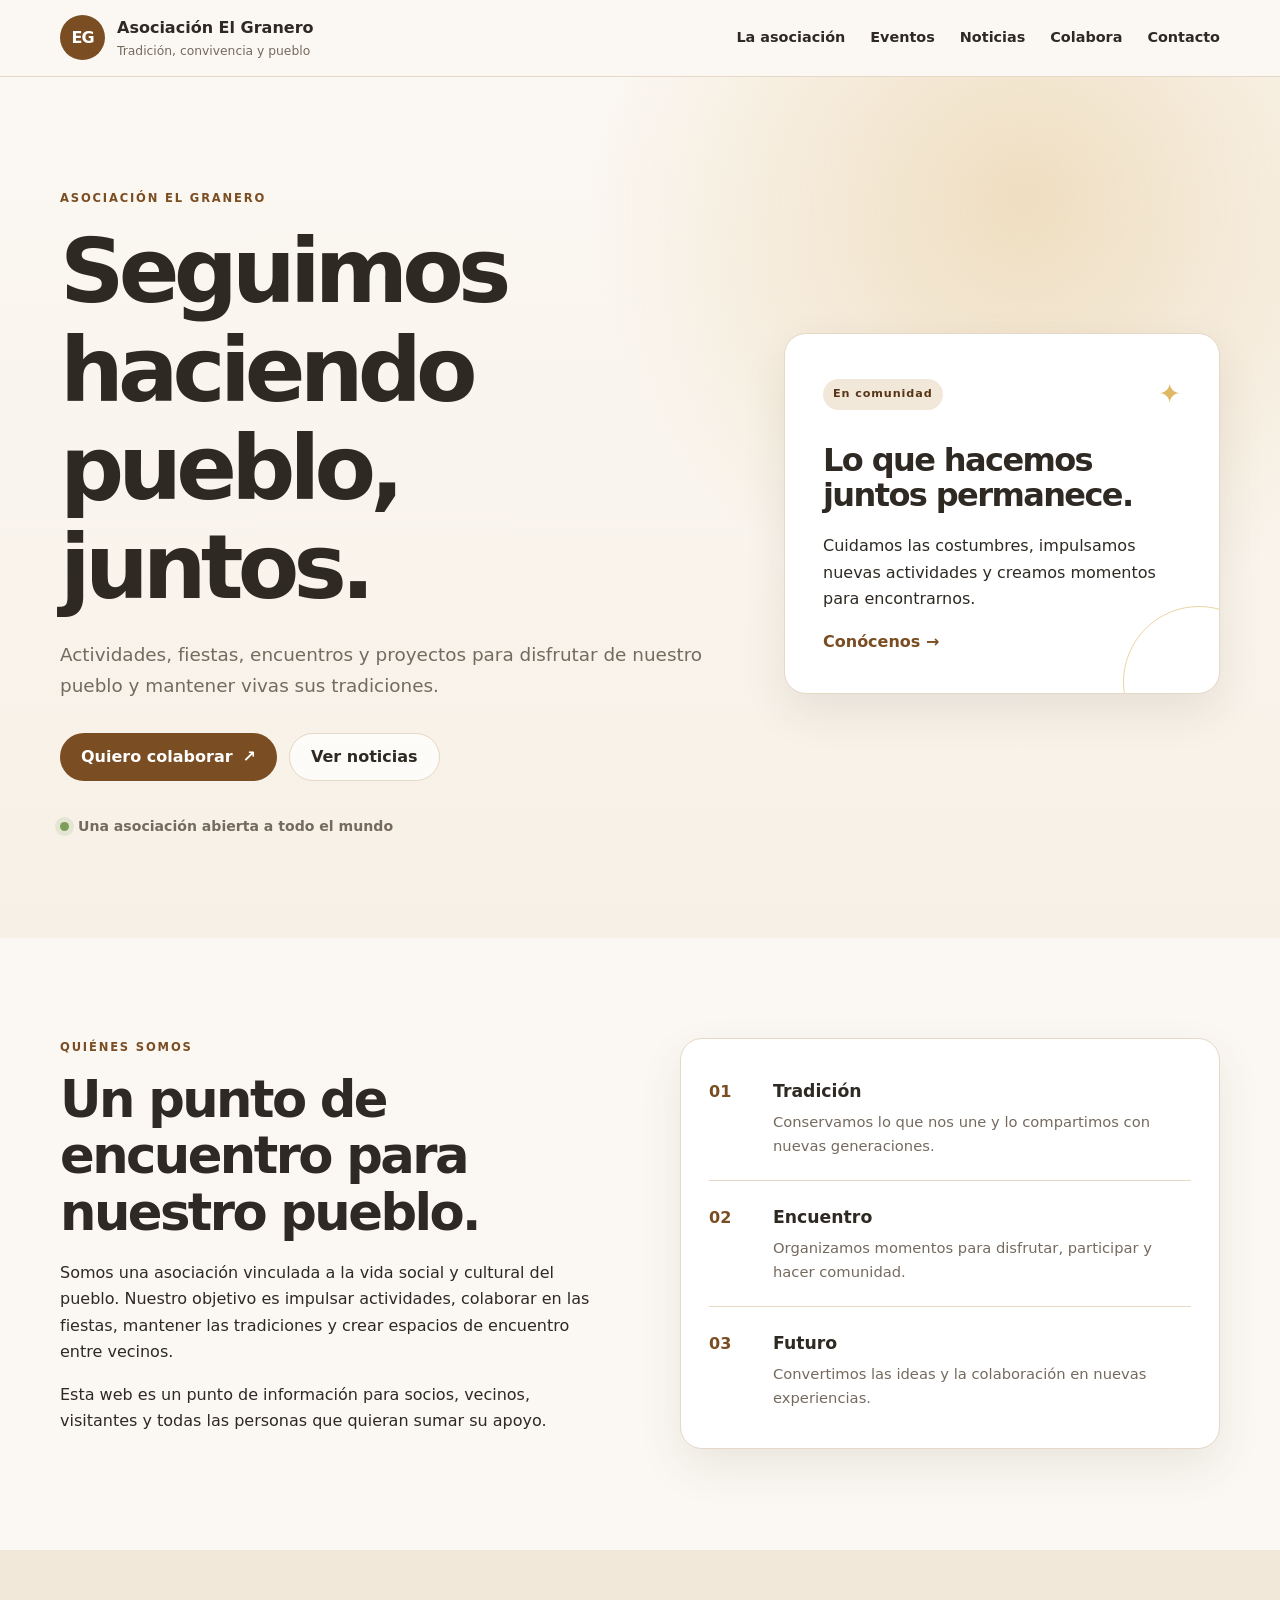
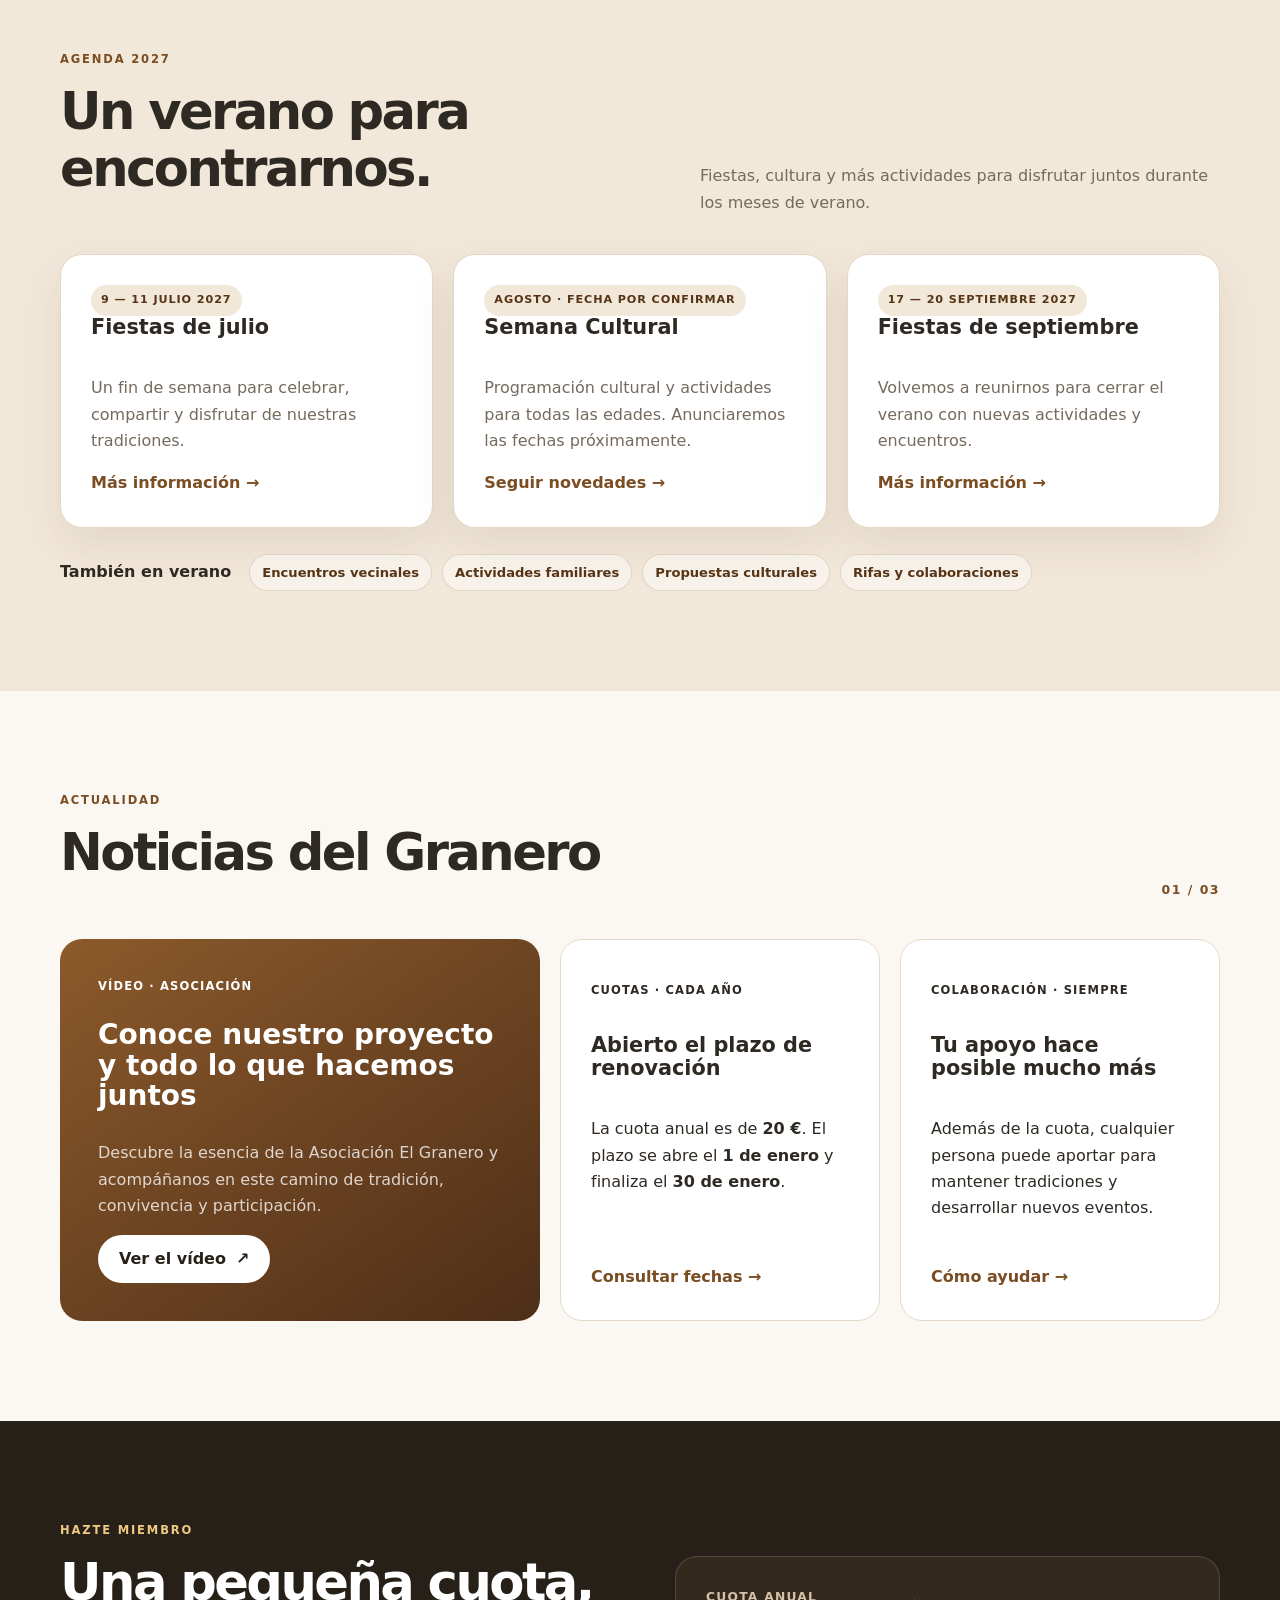
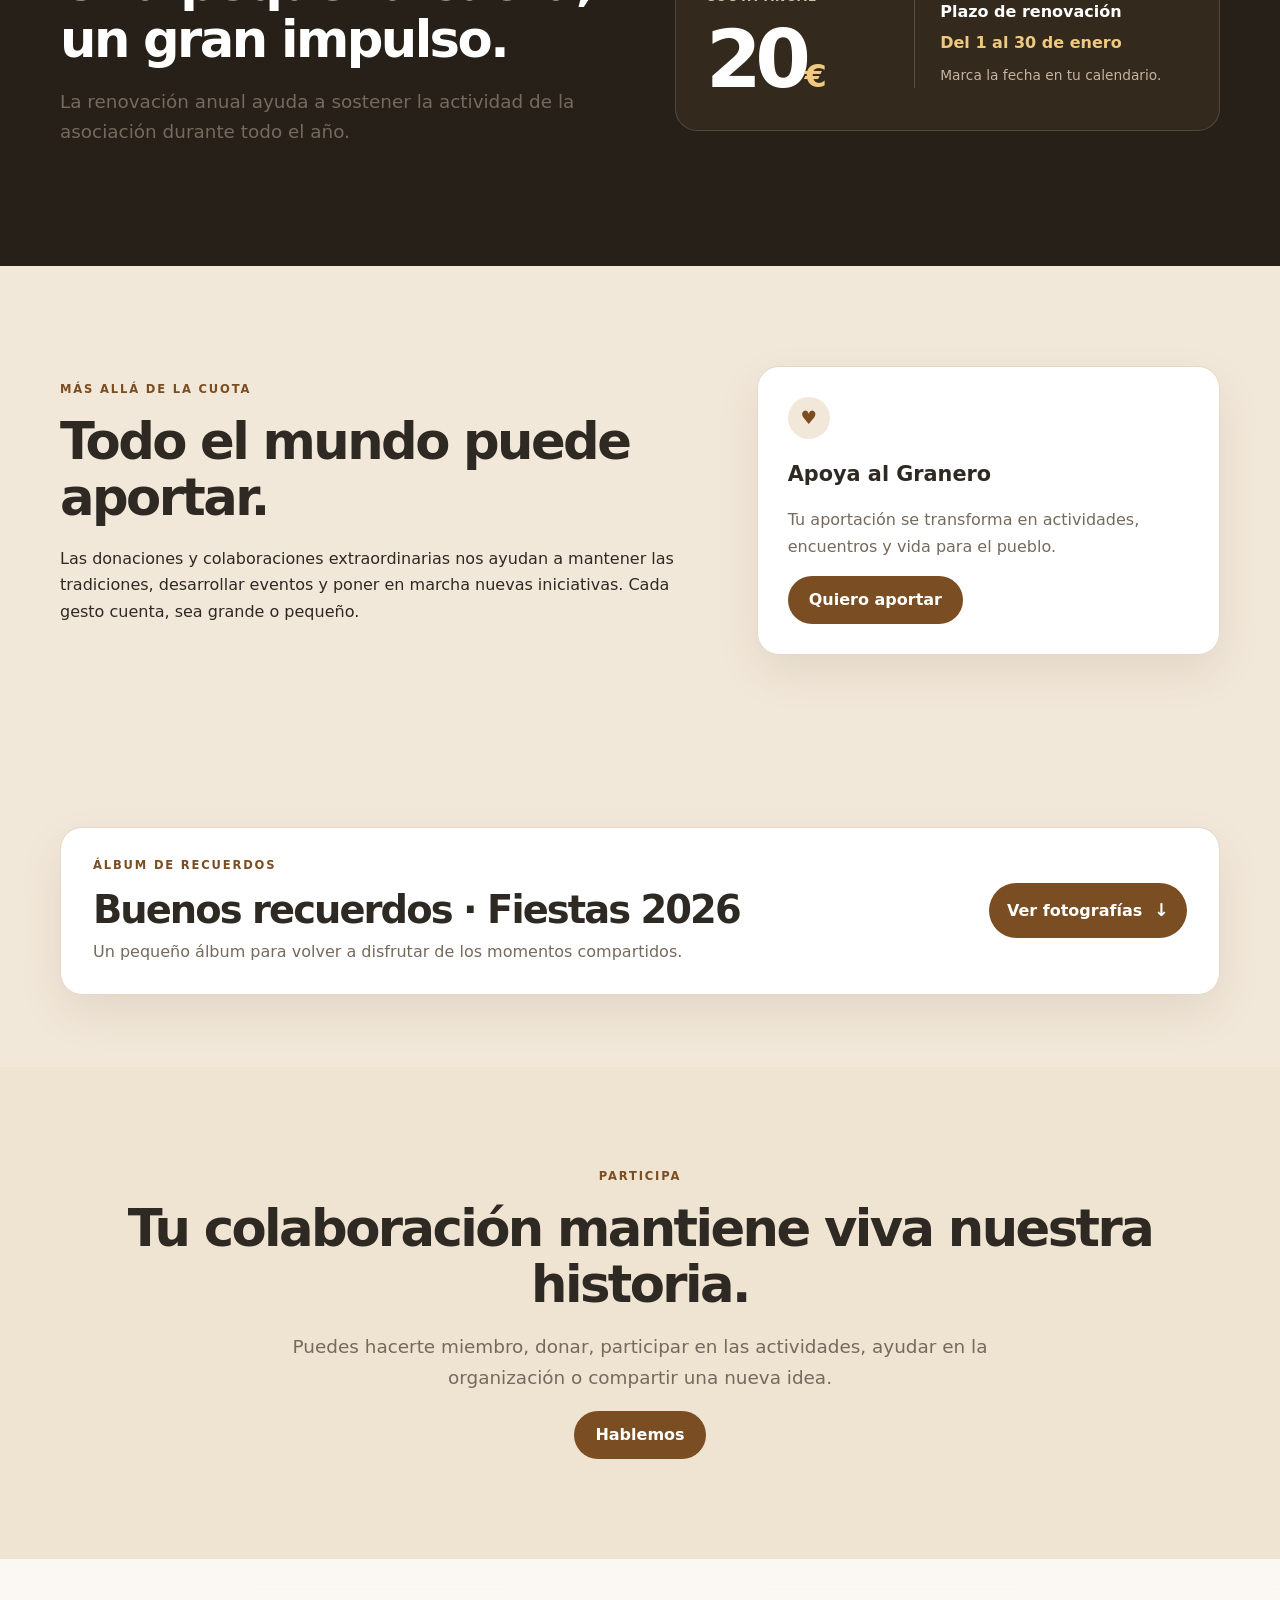
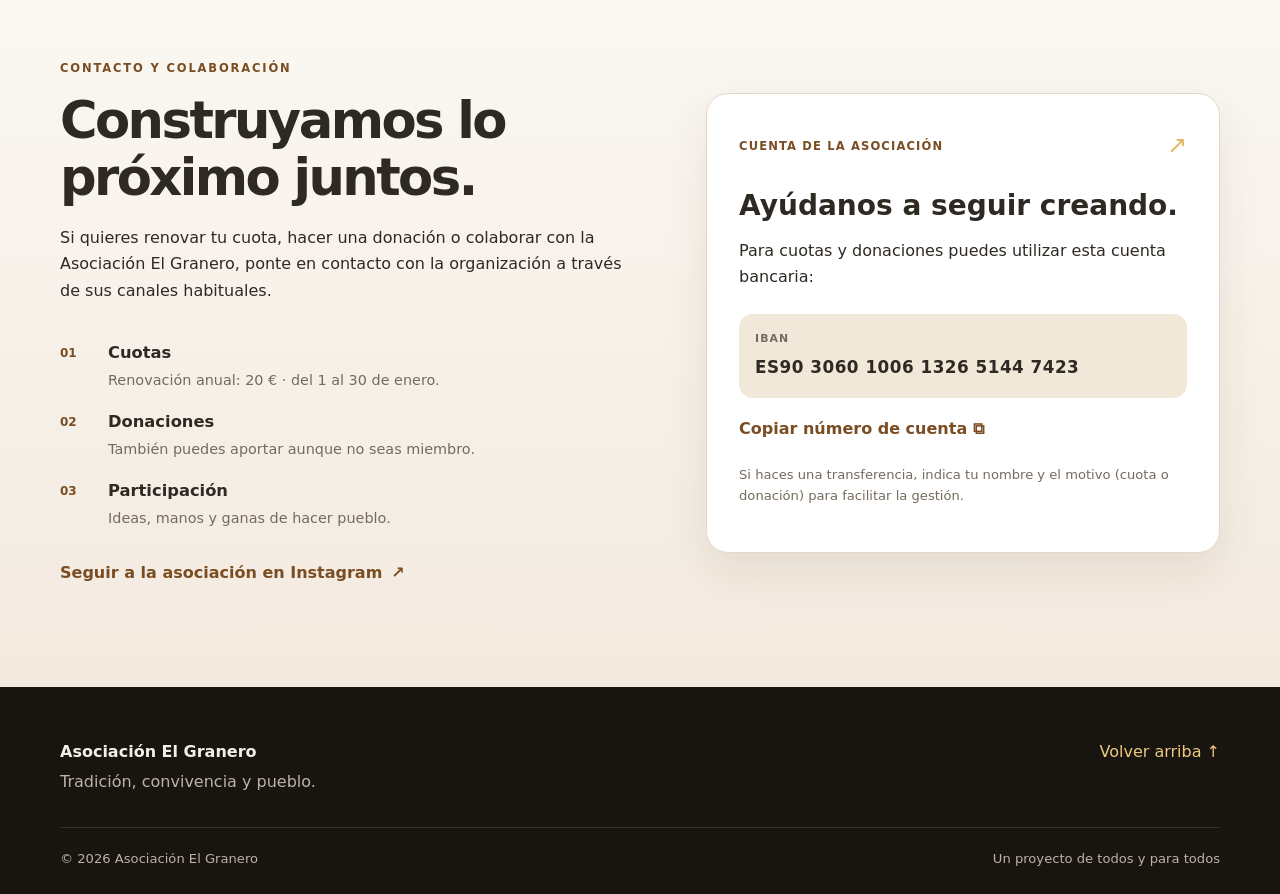
==== commit 57933180: "Add memories section with toggle functionality and styling" ====
--- a/index.html
+++ b/index.html
@@ -18,6 +18,7 @@
     <section id="cuotas" class="section section-dark"><div class="container contribution-grid"><div><p class="eyebrow light">Hazte miembro</p><h2>Una pequeña cuota, un gran impulso.</h2><p class="lead">La renovación anual ayuda a sostener la actividad de la asociación durante todo el año.</p></div><div class="fee-card"><div><span class="fee-label">Cuota anual</span><strong class="fee">20<span>€</span></strong></div><div class="renewal"><strong>Plazo de renovación</strong><p>Del 1 al 30 de enero</p><span>Marca la fecha en tu calendario.</span></div></div></div></section>
     <section id="rifas" class="section section-alt"><div class="container promo"><div><p class="eyebrow">Más allá de la cuota</p><h2>Todo el mundo puede aportar.</h2><p>Las donaciones y colaboraciones extraordinarias nos ayudan a mantener las tradiciones, desarrollar eventos y poner en marcha nuevas iniciativas. Cada gesto cuenta, sea grande o pequeño.</p></div><div class="donation-callout" id="donaciones"><span class="donation-icon">♥</span><strong>Apoya al Granero</strong><p>Tu aportación se transforma en actividades, encuentros y vida para el pueblo.</p><a class="btn btn-primary" href="#contacto">Quiero aportar</a></div></div></section>
     <section id="galeria-septiembre" class="section gallery-section"><div class="container"><div class="section-heading"><div><p class="eyebrow">Álbum de recuerdos</p><h2>Fiestas de septiembre 2026</h2></div><p>Comparte aquí las imágenes de nuestras fiestas. La galería se actualiza con las fotos subidas.</p></div><div class="carousel" aria-label="Carrusel de fotos de las fiestas de septiembre"><button class="carousel-button carousel-prev" type="button" aria-label="Foto anterior">←</button><div class="carousel-viewport"><div class="carousel-track"><figure class="carousel-slide"><div class="carousel-empty"><span>01</span><strong>Añade fiesta-01.jpeg</strong><small>assets/fiestas-septiembre-2026/</small></div><img class="carousel-image" src="assets/fiestas-septiembre-2026/fiesta-01.jpeg" alt="Fiestas de septiembre 2026, fotografía 1" onerror="this.closest('.carousel-slide').classList.add('is-empty')"></figure><figure class="carousel-slide"><div class="carousel-empty"><span>02</span><strong>Añade fiesta-02.jpeg</strong><small>assets/fiestas-septiembre-2026/</small></div><img class="carousel-image" src="assets/fiestas-septiembre-2026/fiesta-02.jpeg" alt="Fiestas de septiembre 2026, fotografía 2" onerror="this.closest('.carousel-slide').classList.add('is-empty')"></figure><figure class="carousel-slide"><div class="carousel-empty"><span>03</span><strong>Añade fiesta-03.jpeg</strong><small>assets/fiestas-septiembre-2026/</small></div><img class="carousel-image" src="assets/fiestas-septiembre-2026/fiesta-03.jpeg" alt="Fiestas de septiembre 2026, fotografía 3" onerror="this.closest('.carousel-slide').classList.add('is-empty')"></figure><figure class="carousel-slide"><div class="carousel-empty"><span>04</span><strong>Añade fiesta-04.jpeg</strong><small>assets/fiestas-septiembre-2026/</small></div><img class="carousel-image" src="assets/fiestas-septiembre-2026/fiesta-04.jpeg" alt="Fiestas de septiembre 2026, fotografía 4" onerror="this.closest('.carousel-slide').classList.add('is-empty')"></figure><figure class="carousel-slide"><div class="carousel-empty"><span>05</span><strong>Añade fiesta-05.jpeg</strong><small>assets/fiestas-septiembre-2026/</small></div><img class="carousel-image" src="assets/fiestas-septiembre-2026/fiesta-05.jpeg" alt="Fiestas de septiembre 2026, fotografía 5" onerror="this.closest('.carousel-slide').classList.add('is-empty')"></figure><figure class="carousel-slide"><div class="carousel-empty"><span>06</span><strong>Añade fiesta-06.jpeg</strong><small>assets/fiestas-septiembre-2026/</small></div><img class="carousel-image" src="assets/fiestas-septiembre-2026/fiesta-06.jpeg" alt="Fiestas de septiembre 2026, fotografía 6" onerror="this.closest('.carousel-slide').classList.add('is-empty')"></figure><figure class="carousel-slide"><div class="carousel-empty"><span>07</span><strong>Añade fiesta-07.jpeg</strong><small>assets/fiestas-septiembre-2026/</small></div><img class="carousel-image" src="assets/fiestas-septiembre-2026/fiesta-07.jpeg" alt="Fiestas de septiembre 2026, fotografía 7" onerror="this.closest('.carousel-slide').classList.add('is-empty')"></figure><figure class="carousel-slide"><div class="carousel-empty"><span>08</span><strong>Añade fiesta-08.jpeg</strong><small>assets/fiestas-septiembre-2026/</small></div><img class="carousel-image" src="assets/fiestas-septiembre-2026/fiesta-08.jpeg" alt="Fiestas de septiembre 2026, fotografía 8" onerror="this.closest('.carousel-slide').classList.add('is-empty')"></figure></div></div><button class="carousel-button carousel-next" type="button" aria-label="Foto siguiente">→</button></div><div class="carousel-footer"><div class="carousel-dots" role="tablist" aria-label="Seleccionar foto"></div><span class="carousel-counter">1 / 8</span></div></div></section>
+    <section id="recuerdos" class="section memories-section"><div class="container"><div class="memory-card"><div><p class="eyebrow">Álbum de recuerdos</p><h2>Buenos recuerdos · Fiestas 2026</h2><p>Un pequeño álbum para volver a disfrutar de los momentos compartidos.</p></div><button class="memory-toggle" type="button" aria-expanded="false" aria-controls="memories-panel">Ver fotografías <span>↓</span></button></div><div id="memories-panel" class="memories-panel" hidden><div class="carousel memories-carousel" aria-label="Carrusel de fotos de las fiestas de septiembre de 2026"><button class="carousel-button carousel-prev" type="button" aria-label="Foto anterior">←</button><div class="carousel-viewport"><div class="carousel-track"><figure class="carousel-slide"><img class="carousel-image" loading="lazy" src="assets/fiestas-septiembre-2026/fiesta-01.jpeg" alt="Fiestas 2026, fotografía 1"></figure><figure class="carousel-slide"><img class="carousel-image" loading="lazy" src="assets/fiestas-septiembre-2026/fiesta-02.jpeg" alt="Fiestas 2026, fotografía 2"></figure><figure class="carousel-slide"><img class="carousel-image" loading="lazy" src="assets/fiestas-septiembre-2026/fiesta-03.jpeg" alt="Fiestas 2026, fotografía 3"></figure><figure class="carousel-slide"><img class="carousel-image" loading="lazy" src="assets/fiestas-septiembre-2026/fiesta-04.jpeg" alt="Fiestas 2026, fotografía 4"></figure><figure class="carousel-slide"><img class="carousel-image" loading="lazy" src="assets/fiestas-septiembre-2026/fiesta-05.jpeg" alt="Fiestas 2026, fotografía 5"></figure><figure class="carousel-slide"><img class="carousel-image" loading="lazy" src="assets/fiestas-septiembre-2026/fiesta-06.jpeg" alt="Fiestas 2026, fotografía 6"></figure><figure class="carousel-slide"><img class="carousel-image" loading="lazy" src="assets/fiestas-septiembre-2026/fiesta-07.jpeg" alt="Fiestas 2026, fotografía 7"></figure><figure class="carousel-slide"><img class="carousel-image" loading="lazy" src="assets/fiestas-septiembre-2026/fiesta-08.jpeg" alt="Fiestas 2026, fotografía 8"></figure></div></div><button class="carousel-button carousel-next" type="button" aria-label="Foto siguiente">→</button></div><div class="carousel-footer"><div class="carousel-dots" role="tablist" aria-label="Seleccionar foto"></div><span class="carousel-counter">1 / 8</span></div></div></div></section>
     <section id="colabora" class="section collaboration"><div class="container center"><p class="eyebrow">Participa</p><h2>Tu colaboración mantiene viva nuestra historia.</h2><p class="lead compact">Puedes hacerte miembro, donar, participar en las actividades, ayudar en la organización o compartir una nueva idea.</p><a class="btn btn-primary" href="#contacto">Hablemos</a></div></section>
     <section id="contacto" class="section contact-section"><div class="container contact-layout"><div class="contact-copy"><p class="eyebrow">Contacto y colaboración</p><h2>Construyamos lo próximo juntos.</h2><p>Si quieres renovar tu cuota, hacer una donación o colaborar con la Asociación El Granero, ponte en contacto con la organización a través de sus canales habituales.</p><div class="contact-points"><div><span>01</span><strong>Cuotas</strong><p>Renovación anual: 20 € · del 1 al 30 de enero.</p></div><div><span>02</span><strong>Donaciones</strong><p>También puedes aportar aunque no seas miembro.</p></div><div><span>03</span><strong>Participación</strong><p>Ideas, manos y ganas de hacer pueblo.</p></div></div><a class="instagram-link" href="https://www.instagram.com/asociacionelgranero/" target="_blank" rel="noopener">Seguir a la asociación en Instagram <span>↗</span></a></div><div class="contact-card"><div class="contact-card-head"><span class="card-kicker">Cuenta de la Asociación</span><span class="bank-icon">↗</span></div><h3>Ayúdanos a seguir creando.</h3><p>Para cuotas y donaciones puedes utilizar esta cuenta bancaria:</p><div class="account-box"><span>IBAN</span><strong id="account-number">ES90 3060 1006 1326 5144 7423</strong></div><button class="copy-btn" type="button" data-copy="ES9030601006132651447423">Copiar número de cuenta <span>⧉</span></button><p class="small">Si haces una transferencia, indica tu nombre y el motivo (cuota o donación) para facilitar la gestión.</p></div></div></section>
   </main>
--- a/styles.css
+++ b/styles.css
@@ -7,7 +7,10 @@
 .news-grid{display:grid;grid-template-columns:1.2fr .8fr .8fr;gap:20px}.news-feature{padding:38px;border-radius:var(--radius);color:#fff;min-height:320px;background:linear-gradient(145deg,#8c5a2b,#4d2e18);display:flex;flex-direction:column;align-items:flex-start}.news-feature h3{font-size:1.75rem;max-width:430px;margin:24px 0 12px}.news-feature p{color:rgba(255,255,255,.78);max-width:430px}.news-feature .btn{margin-top:auto}.news-label,.meta{font-size:.72rem;text-transform:uppercase;font-weight:850;letter-spacing:.1em}.news-card{padding:30px;border:1px solid var(--border);border-radius:var(--radius);background:#fff;display:flex;flex-direction:column}.news-card h3{margin-top:22px}.news-card a{margin-top:auto}.btn-light{background:white;color:var(--dark)}
 .contribution-grid{display:grid;grid-template-columns:1fr 1fr;gap:70px;align-items:center}.light{color:#efc980}.fee-card{background:#34291d;border:1px solid rgba(255,255,255,.14);border-radius:var(--radius);padding:30px;display:grid;grid-template-columns:.8fr 1.2fr;gap:25px}.fee-label{display:block;color:#d6c2a8;font-size:.77rem;text-transform:uppercase;letter-spacing:.1em;font-weight:800}.fee{display:block;font-size:5rem;line-height:1;margin-top:13px;letter-spacing:-.08em}.fee span{font-size:2rem;color:#efc980}.renewal{border-left:1px solid rgba(255,255,255,.18);padding-left:25px;align-self:center}.renewal p{color:#efc980;font-weight:800;margin:5px 0}.renewal span{color:#c4b4a1;font-size:.86rem}.promo{display:grid;grid-template-columns:1.15fr .85fr;gap:70px;align-items:center}.donation-callout{padding:30px}.donation-icon{width:42px;height:42px;display:grid;place-items:center;background:var(--surface-alt);color:var(--primary);border-radius:50%;font-size:1.15rem}.donation-callout strong{display:block;font-size:1.3rem;margin-top:18px}.donation-callout p{color:var(--muted)}.collaboration{background:#efe3d2}
 .contact-section{background:linear-gradient(180deg,#fbf8f3,#f3eadf)}.contact-layout{display:grid;grid-template-columns:1fr .9fr;gap:75px;align-items:center}.contact-points{display:grid;gap:16px;margin-top:36px}.contact-points>div{display:grid;grid-template-columns:36px 1fr;column-gap:12px}.contact-points span{grid-row:span 2;color:var(--primary);font-size:.75rem;font-weight:850;padding-top:4px}.contact-points strong{font-size:1.02rem}.contact-points p{color:var(--muted);margin:2px 0 0;font-size:.9rem}.contact-card{padding:32px}.contact-card-head{display:flex;justify-content:space-between;align-items:center}.card-kicker{color:var(--primary);font-size:.72rem;text-transform:uppercase;font-weight:850;letter-spacing:.1em}.bank-icon{color:var(--accent);font-size:1.5rem}.contact-card h3{font-size:1.75rem;margin:25px 0 10px}.account-box{margin:24px 0 10px;padding:16px;border-radius:14px;background:var(--surface-alt)}.account-box span{display:block;color:var(--muted);font-size:.68rem;letter-spacing:.1em;font-weight:850}.account-box strong{display:block;margin-top:6px;font-size:1.05rem;letter-spacing:.03em;word-break:break-word}.copy-btn{border:0;background:none;color:var(--primary);padding:8px 0;font:inherit;font-weight:800;cursor:pointer}.copy-btn:hover{color:var(--primary-dark)}.small{font-size:.82rem;color:var(--muted)}.instagram-link{display:inline-flex;gap:9px;margin-top:30px;color:var(--primary);font-weight:800;text-decoration:none}.instagram-link:hover{color:var(--primary-dark)}
-.gallery-section{background:#fff}.carousel{position:relative;display:grid;grid-template-columns:48px 1fr 48px;gap:16px;align-items:center}.carousel-viewport{overflow:hidden;border-radius:var(--radius);background:#382619;box-shadow:var(--shadow)}.carousel-track{display:flex;transition:transform .35s ease}.carousel-slide{position:relative;flex:0 0 100%;aspect-ratio:16/8;min-height:280px;margin:0;background:linear-gradient(135deg,#5b381f,#b78347);overflow:hidden}.carousel-image{width:100%;height:100%;object-fit:cover}.carousel-empty{position:absolute;inset:0;display:flex;flex-direction:column;align-items:center;justify-content:center;color:#fff;text-align:center;padding:20px;background:radial-gradient(circle at 50% 35%,rgba(223,184,102,.35),transparent 13rem),linear-gradient(135deg,#654021,#2f2015)}.carousel-empty span{font-size:3rem;line-height:1;font-weight:850;color:#efc980;letter-spacing:-.08em}.carousel-empty strong{margin-top:18px;font-size:1.15rem}.carousel-empty small{margin-top:5px;color:rgba(255,255,255,.65)}.carousel-slide:not(.is-empty) .carousel-empty{display:none}.carousel-button{width:48px;height:48px;border:1px solid var(--border);border-radius:50%;background:var(--surface);color:var(--primary);font-size:1.35rem;cursor:pointer;transition:background .2s,transform .2s}.carousel-button:hover{background:var(--surface-alt);transform:translateY(-2px)}.carousel-footer{display:flex;justify-content:space-between;align-items:center;margin-top:18px}.carousel-dots{display:flex;gap:7px}.carousel-dot{width:8px;height:8px;border:0;padding:0;border-radius:50%;background:#d8c8b6;cursor:pointer}.carousel-dot.is-active{width:25px;border-radius:10px;background:var(--primary)}.carousel-counter{color:var(--muted);font-size:.8rem;font-weight:800;letter-spacing:.08em}
+.gallery-section{background:#fff}.carousel{position:relative;display:grid;grid-template-columns:48px 1fr 48px;gap:16px;align-items:center}.carousel-viewport{overflow-x:auto;scroll-snap-type:x mandatory;scrollbar-width:none;border-radius:var(--radius);background:#382619;box-shadow:var(--shadow)}.carousel-viewport::-webkit-scrollbar{display:none}.carousel-track{display:flex;width:100%}.carousel-slide{position:relative;flex:0 0 100%;scroll-snap-align:start;aspect-ratio:16/8;min-height:280px;margin:0;background:linear-gradient(135deg,#5b381f,#b78347);overflow:hidden}.carousel-image{width:100%;height:100%;object-fit:cover}.carousel-empty{position:absolute;inset:0;display:flex;flex-direction:column;align-items:center;justify-content:center;color:#fff;text-align:center;padding:20px;background:radial-gradient(circle at 50% 35%,rgba(223,184,102,.35),transparent 13rem),linear-gradient(135deg,#654021,#2f2015)}.carousel-empty span{font-size:3rem;line-height:1;font-weight:850;color:#efc980;letter-spacing:-.08em}.carousel-empty strong{margin-top:18px;font-size:1.15rem}.carousel-empty small{margin-top:5px;color:rgba(255,255,255,.65)}.carousel-slide:not(.is-empty) .carousel-empty{display:none}.carousel-button{width:48px;height:48px;border:1px solid var(--border);border-radius:50%;background:var(--surface);color:var(--primary);font-size:1.35rem;cursor:pointer;transition:background .2s,transform .2s}.carousel-button:hover{background:var(--surface-alt);transform:translateY(-2px)}.carousel-footer{display:flex;justify-content:space-between;align-items:center;margin-top:18px}.carousel-dots{display:flex;gap:7px}.carousel-dot{width:8px;height:8px;border:0;padding:0;border-radius:50%;background:#d8c8b6;cursor:pointer}.carousel-dot.is-active{width:25px;border-radius:10px;background:var(--primary)}.carousel-counter{color:var(--muted);font-size:.8rem;font-weight:800;letter-spacing:.08em}
 .site-footer{background:#18140f;color:#f4eee6;padding:52px 0 24px}.footer-grid,.footer-bottom{display:flex;justify-content:space-between;gap:20px}.footer-grid p{color:#bdb2a5;margin:4px 0 0}.footer-grid a{color:#efc980;text-decoration:none}.footer-bottom{margin-top:32px;padding-top:20px;border-top:1px solid rgba(255,255,255,.12);font-size:.82rem;color:#bdb2a5}.sr-only{position:absolute;width:1px;height:1px;padding:0;margin:-1px;overflow:hidden;clip:rect(0,0,0,0);white-space:nowrap;border:0}
-@media(max-width:860px){.menu-toggle{display:block}.main-nav{display:none;position:absolute;left:20px;right:20px;top:76px;padding:18px;background:var(--surface);border:1px solid var(--border);border-radius:16px;box-shadow:var(--shadow);flex-direction:column;align-items:stretch}.main-nav.open{display:flex}.hero-grid,.two-col,.cards.three,.news-grid,.contribution-grid,.promo,.contact-layout{grid-template-columns:1fr}.hero{padding-top:75px}.section{padding:72px 0}.section-heading{align-items:start;flex-direction:column}.fee-card{max-width:650px}.contact-layout{gap:42px}}
+@media(max-width:860px){.menu-toggle{display:block}.main-nav{display:none;position:absolute;left:20px;right:20px;top:76px;padding:18px;background:var(--surface);border:1px solid var(--border);border-radius:16px;box-shadow:var(--shadow);flex-direction:column;align-items:stretch}.main-nav.open{display:flex}.hero-grid,.two-col,.cards.three,.news-grid,.contribution-grid,.promo,.contact-layout{grid-template-columns:1fr}.hero{padding-top:75px}.section{padding:72px 0}.section-heading{align-items:start;flex-direction:column}.fee-card{max-width:650px}.contact-layout{gap:42px}.memory-card{align-items:flex-start;flex-direction:column}.memory-toggle{width:100%}.memories-panel{padding:14px}}
 @media(max-width:520px){.container{width:min(calc(100% - 30px),var(--max))}.brand small{display:none}.hero-card,.card,.contact-card,.donation-callout{padding:23px}.fee-card{grid-template-columns:1fr}.renewal{border-left:0;border-top:1px solid rgba(255,255,255,.18);padding:20px 0 0}.footer-grid,.footer-bottom{flex-direction:column}}
+.gallery-section{display:none}
+.main-nav a[href="#galeria-septiembre"]{display:none}
+.memories-section{background:var(--surface-alt);padding-top:72px;padding-bottom:72px}.memory-card{display:flex;align-items:center;justify-content:space-between;gap:30px;padding:28px 32px;background:var(--surface);border:1px solid var(--border);border-radius:var(--radius);box-shadow:var(--shadow)}.memory-card h2{font-size:clamp(1.7rem,3vw,2.45rem);margin-bottom:8px}.memory-card p:not(.eyebrow){color:var(--muted);margin:0}.memory-toggle{flex:0 0 auto;display:inline-flex;align-items:center;gap:12px;border:0;border-radius:999px;padding:13px 18px;background:var(--primary);color:#fff;font:inherit;font-weight:800;cursor:pointer}.memory-toggle:hover{background:var(--primary-dark)}.memory-toggle span{font-size:1.1rem;transition:transform .2s}.memory-toggle[aria-expanded="true"] span{transform:rotate(180deg)}.memories-panel{max-width:820px;margin:22px auto 0;padding:22px;background:var(--surface);border:1px solid var(--border);border-radius:var(--radius);box-shadow:var(--shadow)}.memories-carousel{max-width:760px;margin:0 auto}.memories-carousel .carousel-slide{min-height:190px;max-height:300px}.memories-carousel .carousel-image{width:100%;height:100%;object-fit:cover}.memories-panel .carousel-footer{margin-bottom:2px}
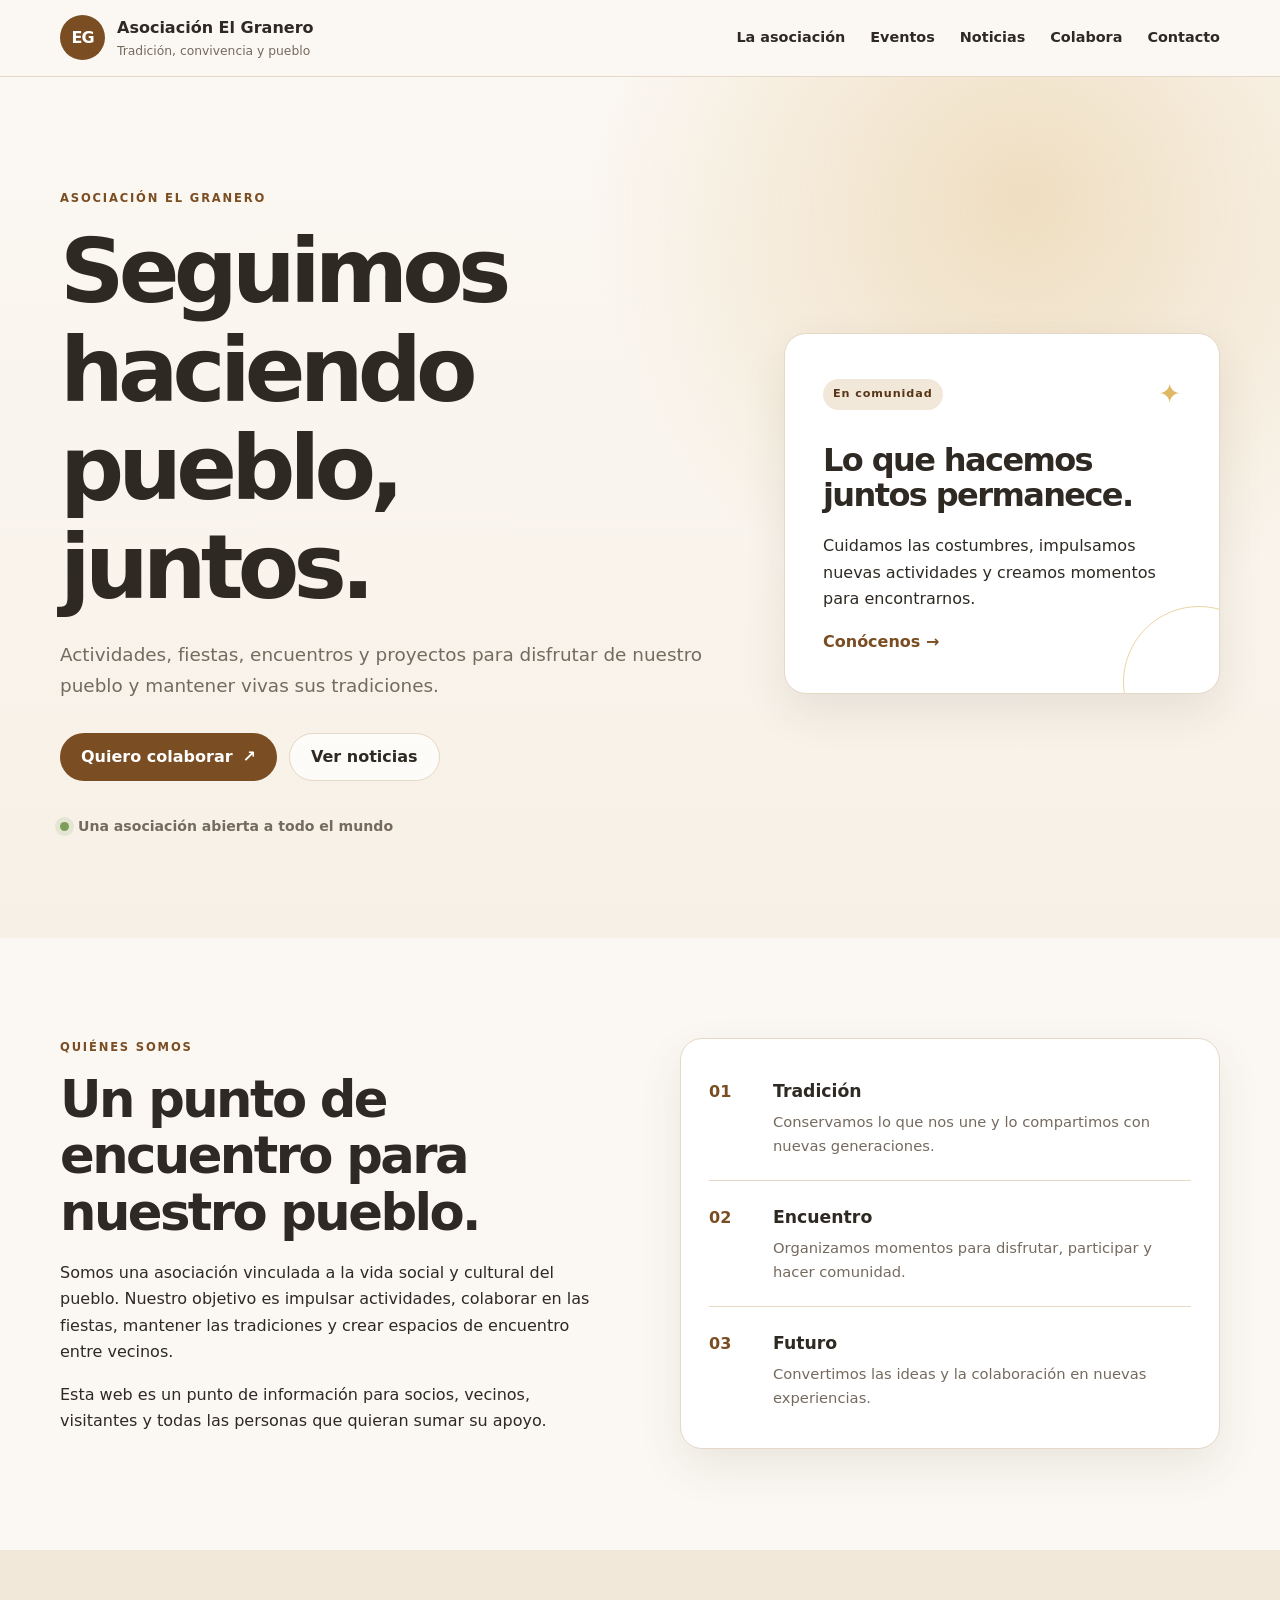
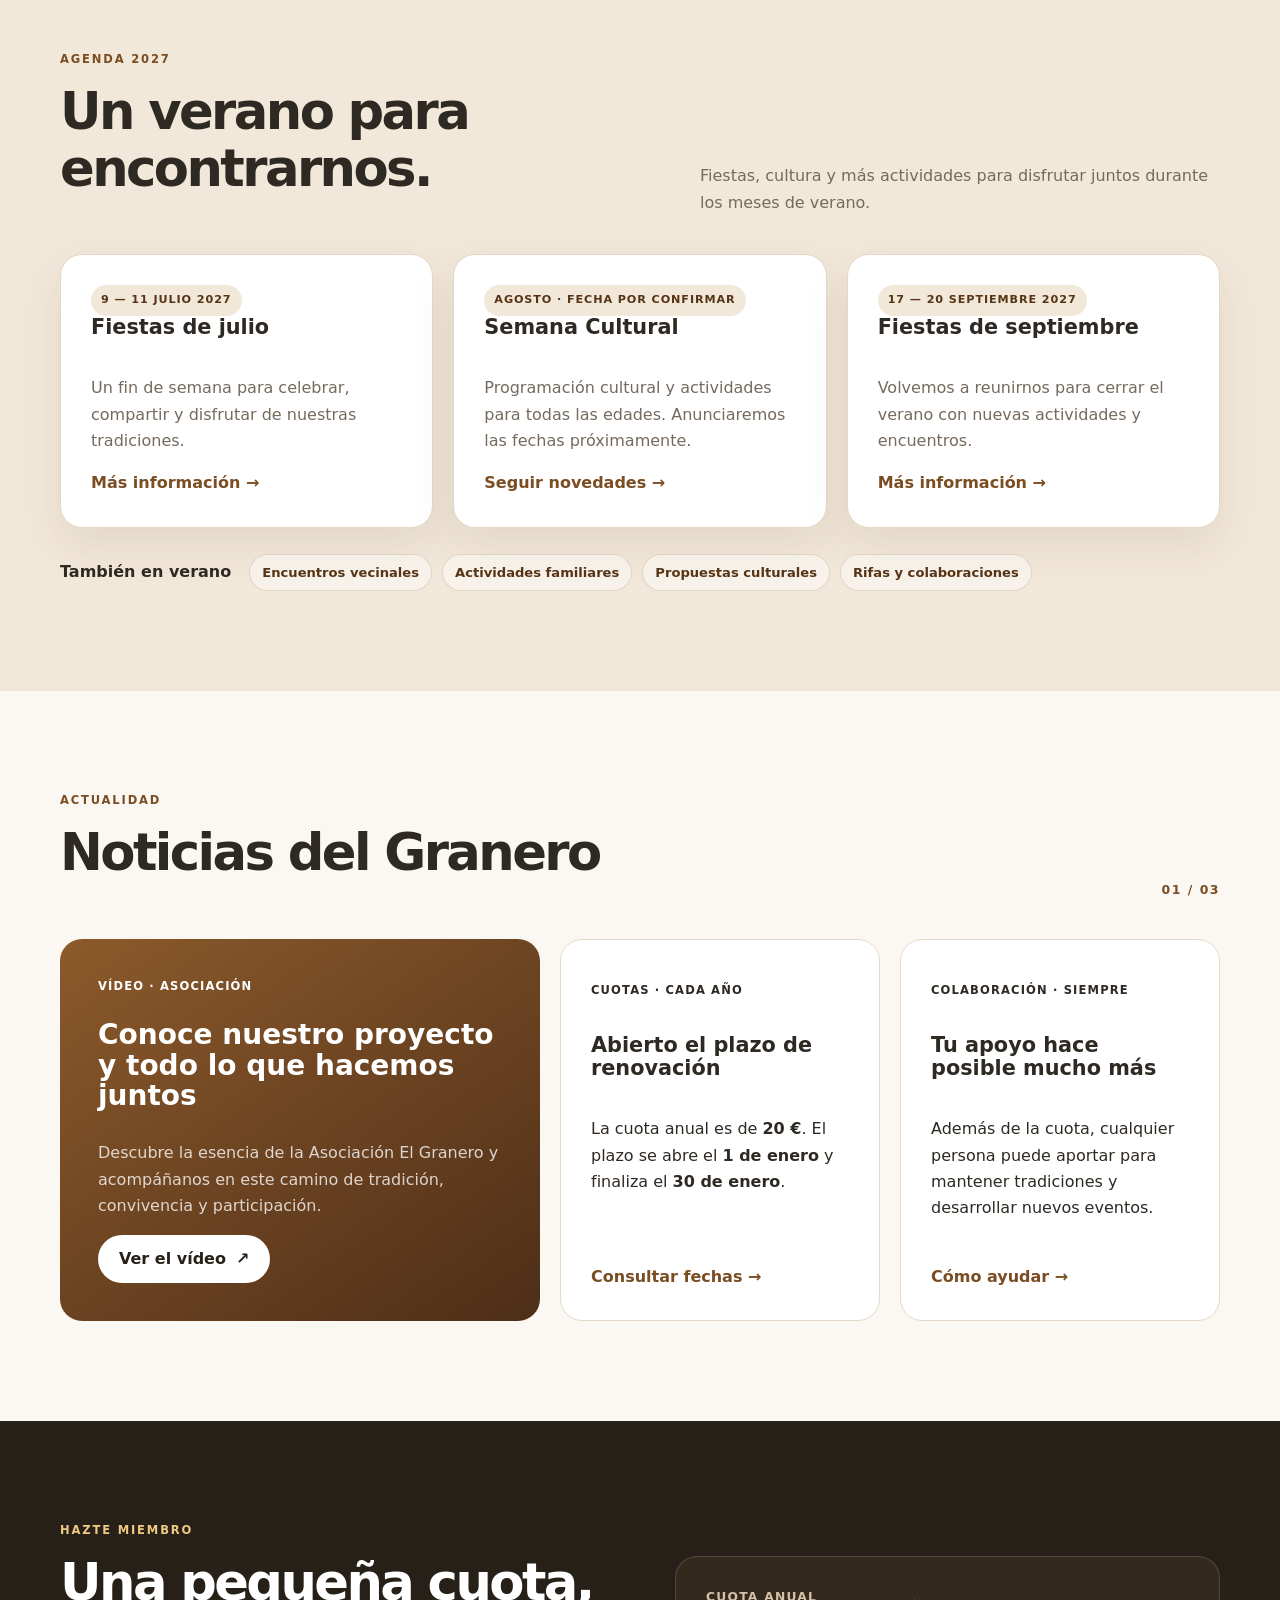
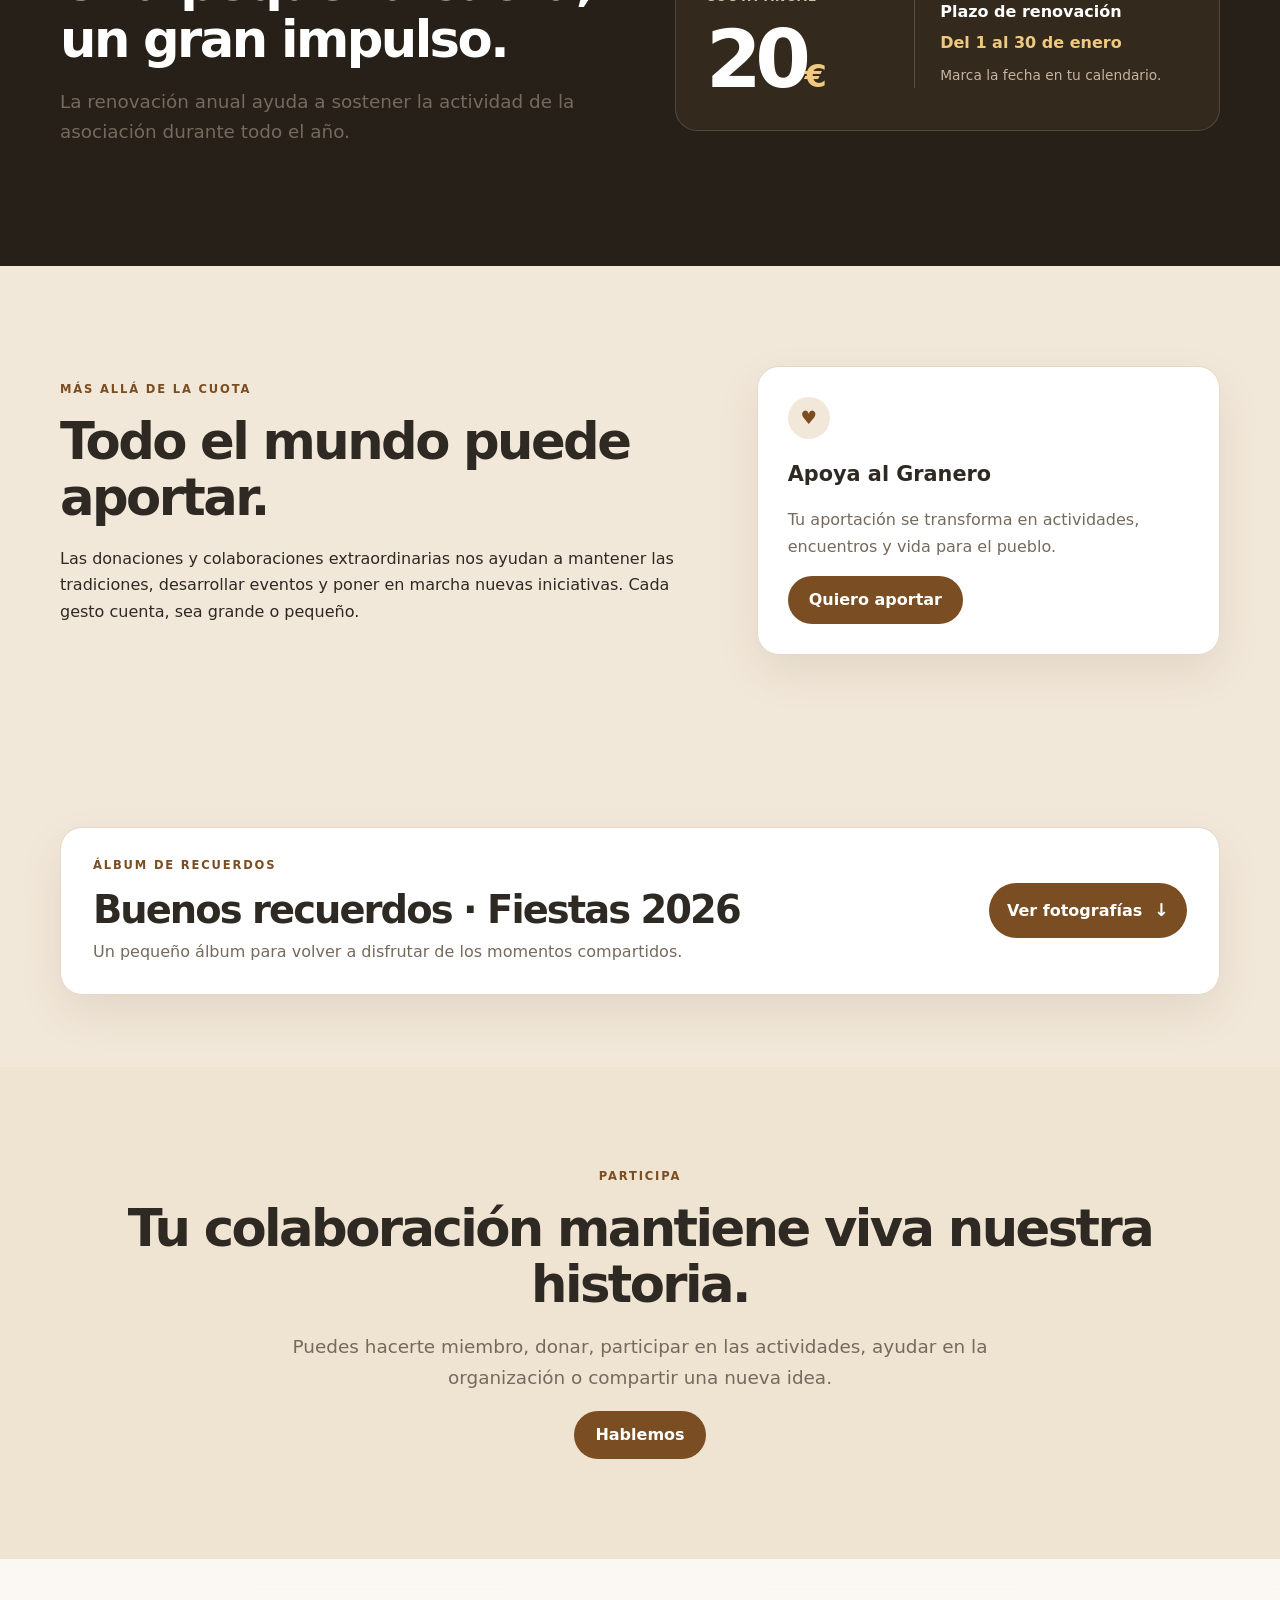
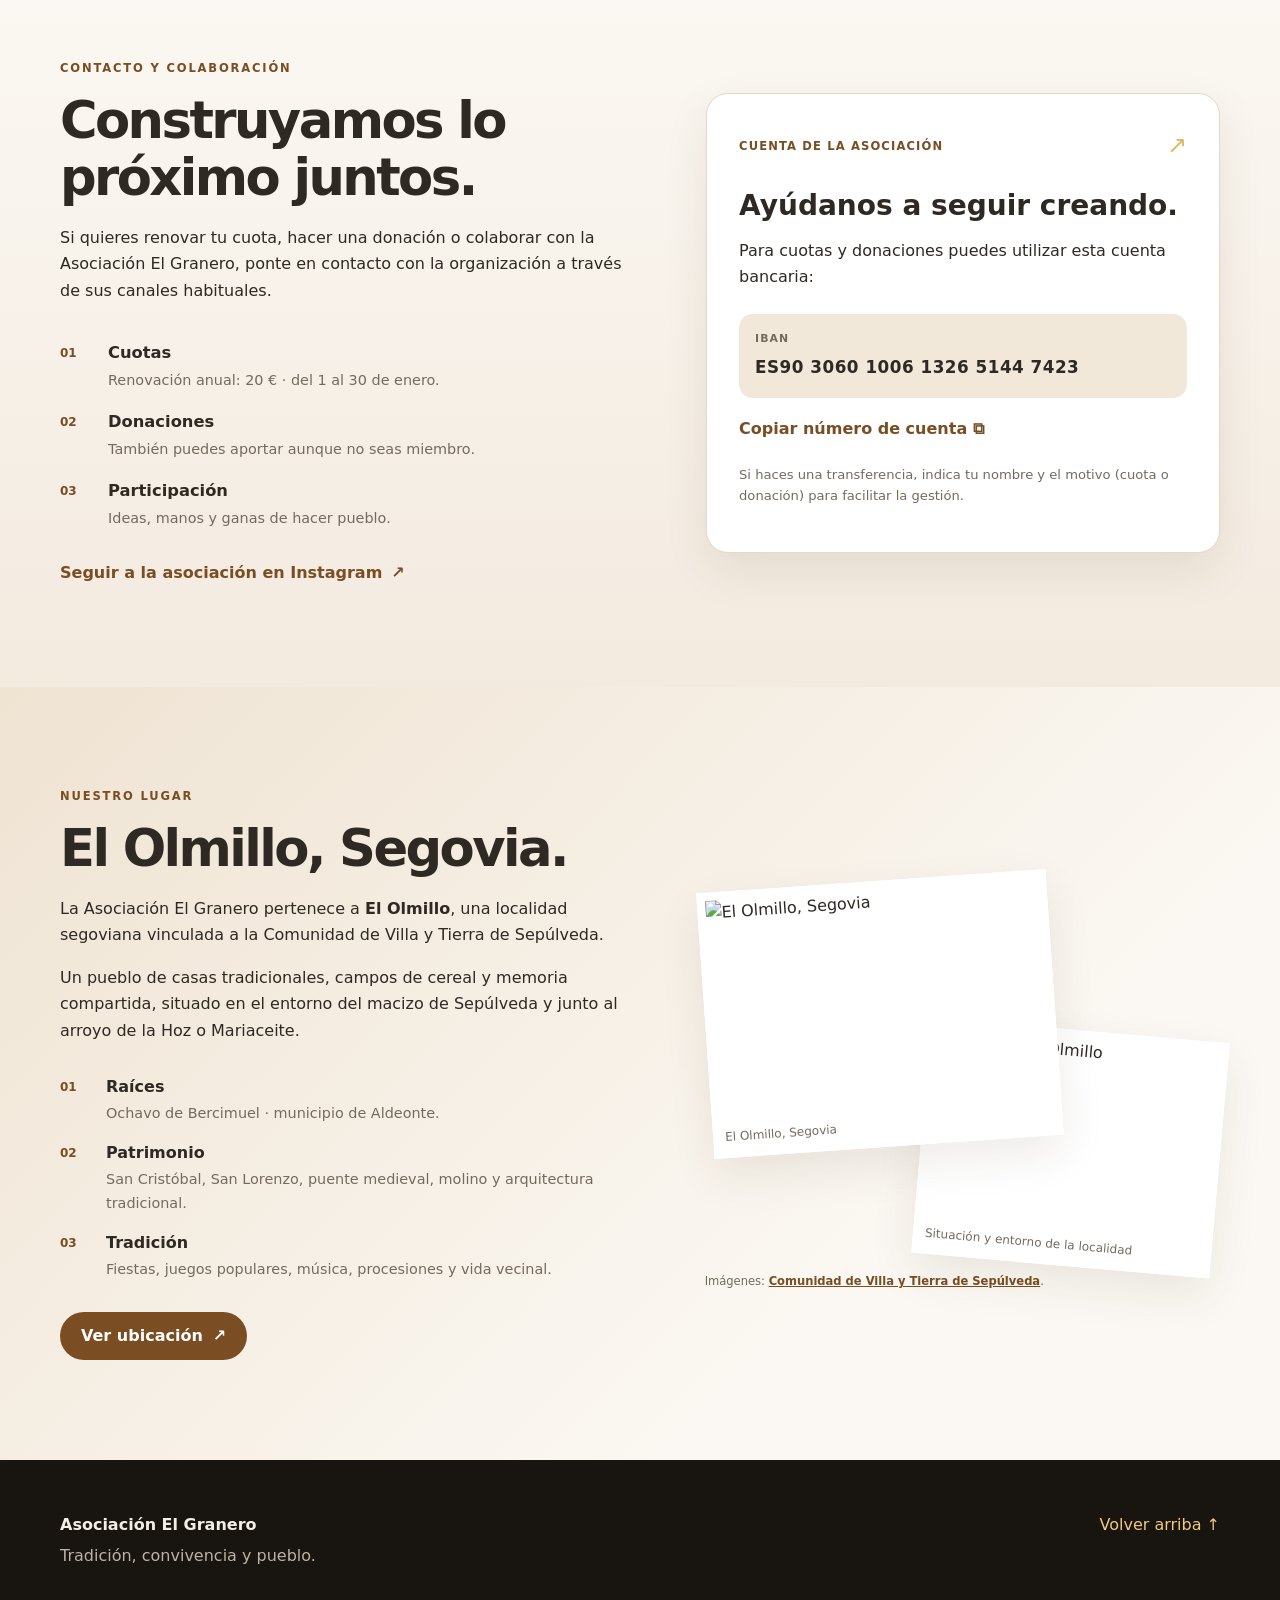
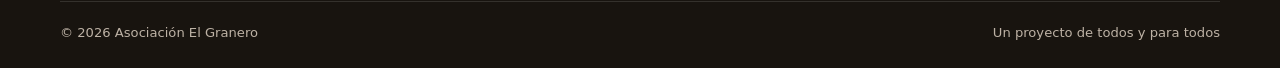
==== commit f85d922e: "Update styles and scripts for memories section and add locality section" ====
--- a/index.html
+++ b/index.html
@@ -6,7 +6,7 @@
   <meta name="description" content="Web oficial de la Asociación El Granero: tradición, convivencia, actividades y colaboración con el pueblo.">
   <meta name="theme-color" content="#7a4d22">
   <title>Asociación El Granero | Tradición y pueblo</title>
-  <link rel="stylesheet" href="styles.css">
+  <link rel="stylesheet" href="styles.css?v=memories-2026-3">
 </head>
 <body>
   <header class="site-header"><div class="container nav-wrap"><a class="brand" href="#inicio" aria-label="Asociación El Granero, inicio"><span class="brand-mark">EG</span><span><strong>Asociación El Granero</strong><small>Tradición, convivencia y pueblo</small></span></a><button class="menu-toggle" aria-expanded="false" aria-controls="main-nav">☰ <span class="sr-only">Abrir menú</span></button><nav id="main-nav" class="main-nav" aria-label="Navegación principal"><a href="#asociacion">La asociación</a><a href="#eventos">Eventos</a><a href="#noticias">Noticias</a><a href="#galeria-septiembre">Galería</a><a href="#colabora">Colabora</a><a href="#contacto">Contacto</a></nav></div></header>
@@ -21,8 +21,9 @@
     <section id="recuerdos" class="section memories-section"><div class="container"><div class="memory-card"><div><p class="eyebrow">Álbum de recuerdos</p><h2>Buenos recuerdos · Fiestas 2026</h2><p>Un pequeño álbum para volver a disfrutar de los momentos compartidos.</p></div><button class="memory-toggle" type="button" aria-expanded="false" aria-controls="memories-panel">Ver fotografías <span>↓</span></button></div><div id="memories-panel" class="memories-panel" hidden><div class="carousel memories-carousel" aria-label="Carrusel de fotos de las fiestas de septiembre de 2026"><button class="carousel-button carousel-prev" type="button" aria-label="Foto anterior">←</button><div class="carousel-viewport"><div class="carousel-track"><figure class="carousel-slide"><img class="carousel-image" loading="lazy" src="assets/fiestas-septiembre-2026/fiesta-01.jpeg" alt="Fiestas 2026, fotografía 1"></figure><figure class="carousel-slide"><img class="carousel-image" loading="lazy" src="assets/fiestas-septiembre-2026/fiesta-02.jpeg" alt="Fiestas 2026, fotografía 2"></figure><figure class="carousel-slide"><img class="carousel-image" loading="lazy" src="assets/fiestas-septiembre-2026/fiesta-03.jpeg" alt="Fiestas 2026, fotografía 3"></figure><figure class="carousel-slide"><img class="carousel-image" loading="lazy" src="assets/fiestas-septiembre-2026/fiesta-04.jpeg" alt="Fiestas 2026, fotografía 4"></figure><figure class="carousel-slide"><img class="carousel-image" loading="lazy" src="assets/fiestas-septiembre-2026/fiesta-05.jpeg" alt="Fiestas 2026, fotografía 5"></figure><figure class="carousel-slide"><img class="carousel-image" loading="lazy" src="assets/fiestas-septiembre-2026/fiesta-06.jpeg" alt="Fiestas 2026, fotografía 6"></figure><figure class="carousel-slide"><img class="carousel-image" loading="lazy" src="assets/fiestas-septiembre-2026/fiesta-07.jpeg" alt="Fiestas 2026, fotografía 7"></figure><figure class="carousel-slide"><img class="carousel-image" loading="lazy" src="assets/fiestas-septiembre-2026/fiesta-08.jpeg" alt="Fiestas 2026, fotografía 8"></figure></div></div><button class="carousel-button carousel-next" type="button" aria-label="Foto siguiente">→</button></div><div class="carousel-footer"><div class="carousel-dots" role="tablist" aria-label="Seleccionar foto"></div><span class="carousel-counter">1 / 8</span></div></div></div></section>
     <section id="colabora" class="section collaboration"><div class="container center"><p class="eyebrow">Participa</p><h2>Tu colaboración mantiene viva nuestra historia.</h2><p class="lead compact">Puedes hacerte miembro, donar, participar en las actividades, ayudar en la organización o compartir una nueva idea.</p><a class="btn btn-primary" href="#contacto">Hablemos</a></div></section>
     <section id="contacto" class="section contact-section"><div class="container contact-layout"><div class="contact-copy"><p class="eyebrow">Contacto y colaboración</p><h2>Construyamos lo próximo juntos.</h2><p>Si quieres renovar tu cuota, hacer una donación o colaborar con la Asociación El Granero, ponte en contacto con la organización a través de sus canales habituales.</p><div class="contact-points"><div><span>01</span><strong>Cuotas</strong><p>Renovación anual: 20 € · del 1 al 30 de enero.</p></div><div><span>02</span><strong>Donaciones</strong><p>También puedes aportar aunque no seas miembro.</p></div><div><span>03</span><strong>Participación</strong><p>Ideas, manos y ganas de hacer pueblo.</p></div></div><a class="instagram-link" href="https://www.instagram.com/asociacionelgranero/" target="_blank" rel="noopener">Seguir a la asociación en Instagram <span>↗</span></a></div><div class="contact-card"><div class="contact-card-head"><span class="card-kicker">Cuenta de la Asociación</span><span class="bank-icon">↗</span></div><h3>Ayúdanos a seguir creando.</h3><p>Para cuotas y donaciones puedes utilizar esta cuenta bancaria:</p><div class="account-box"><span>IBAN</span><strong id="account-number">ES90 3060 1006 1326 5144 7423</strong></div><button class="copy-btn" type="button" data-copy="ES9030601006132651447423">Copiar número de cuenta <span>⧉</span></button><p class="small">Si haces una transferencia, indica tu nombre y el motivo (cuota o donación) para facilitar la gestión.</p></div></div></section>
+    <section id="el-olmillo" class="section locality-section"><div class="container locality-grid"><div class="locality-copy"><p class="eyebrow">Nuestro lugar</p><h2>El Olmillo, Segovia.</h2><p>La Asociación El Granero pertenece a <strong>El Olmillo</strong>, una localidad segoviana vinculada a la Comunidad de Villa y Tierra de Sepúlveda.</p><p>Un pueblo de casas tradicionales, campos de cereal y memoria compartida, situado en el entorno del macizo de Sepúlveda y junto al arroyo de la Hoz o Mariaceite.</p><div class="locality-facts"><div><span>01</span><strong>Raíces</strong><p>Ochavo de Bercimuel · municipio de Aldeonte.</p></div><div><span>02</span><strong>Patrimonio</strong><p>San Cristóbal, San Lorenzo, puente medieval, molino y arquitectura tradicional.</p></div><div><span>03</span><strong>Tradición</strong><p>Fiestas, juegos populares, música, procesiones y vida vecinal.</p></div></div><a class="btn btn-primary" href="https://www.google.com/maps/search/?api=1&query=El+Olmillo%2C+Segovia" target="_blank" rel="noopener">Ver ubicación <span>↗</span></a></div><div class="locality-visual"><figure class="locality-photo"><img loading="lazy" src="https://www.villaytierra.com/wp-content/uploads/2024/05/El-Olmillo-300x248.jpg" alt="El Olmillo, Segovia" referrerpolicy="no-referrer"><figcaption>El Olmillo, Segovia</figcaption></figure><figure class="locality-map"><img loading="lazy" src="https://www.villaytierra.com/wp-content/uploads/2018/08/plano-El-Olmillo-600x511.jpg" alt="Plano de El Olmillo" referrerpolicy="no-referrer"><figcaption>Situación y entorno de la localidad</figcaption></figure><p class="image-credit">Imágenes: <a href="https://www.villaytierra.com/localidades/el-olmillo/" target="_blank" rel="noopener">Comunidad de Villa y Tierra de Sepúlveda</a>.</p></div></div></section>
   </main>
   <footer class="site-footer"><div class="container footer-grid"><div><strong>Asociación El Granero</strong><p>Tradición, convivencia y pueblo.</p></div><a href="#inicio">Volver arriba ↑</a></div><div class="container footer-bottom"><span>© <span id="year"></span> Asociación El Granero</span><span>Un proyecto de todos y para todos</span></div></footer>
-  <script src="script.js"></script>
+  <script src="script.js?v=memories-2026-3"></script>
 </body>
 </html>
--- a/styles.css
+++ b/styles.css
@@ -9,8 +9,10 @@
 .contact-section{background:linear-gradient(180deg,#fbf8f3,#f3eadf)}.contact-layout{display:grid;grid-template-columns:1fr .9fr;gap:75px;align-items:center}.contact-points{display:grid;gap:16px;margin-top:36px}.contact-points>div{display:grid;grid-template-columns:36px 1fr;column-gap:12px}.contact-points span{grid-row:span 2;color:var(--primary);font-size:.75rem;font-weight:850;padding-top:4px}.contact-points strong{font-size:1.02rem}.contact-points p{color:var(--muted);margin:2px 0 0;font-size:.9rem}.contact-card{padding:32px}.contact-card-head{display:flex;justify-content:space-between;align-items:center}.card-kicker{color:var(--primary);font-size:.72rem;text-transform:uppercase;font-weight:850;letter-spacing:.1em}.bank-icon{color:var(--accent);font-size:1.5rem}.contact-card h3{font-size:1.75rem;margin:25px 0 10px}.account-box{margin:24px 0 10px;padding:16px;border-radius:14px;background:var(--surface-alt)}.account-box span{display:block;color:var(--muted);font-size:.68rem;letter-spacing:.1em;font-weight:850}.account-box strong{display:block;margin-top:6px;font-size:1.05rem;letter-spacing:.03em;word-break:break-word}.copy-btn{border:0;background:none;color:var(--primary);padding:8px 0;font:inherit;font-weight:800;cursor:pointer}.copy-btn:hover{color:var(--primary-dark)}.small{font-size:.82rem;color:var(--muted)}.instagram-link{display:inline-flex;gap:9px;margin-top:30px;color:var(--primary);font-weight:800;text-decoration:none}.instagram-link:hover{color:var(--primary-dark)}
 .gallery-section{background:#fff}.carousel{position:relative;display:grid;grid-template-columns:48px 1fr 48px;gap:16px;align-items:center}.carousel-viewport{overflow-x:auto;scroll-snap-type:x mandatory;scrollbar-width:none;border-radius:var(--radius);background:#382619;box-shadow:var(--shadow)}.carousel-viewport::-webkit-scrollbar{display:none}.carousel-track{display:flex;width:100%}.carousel-slide{position:relative;flex:0 0 100%;scroll-snap-align:start;aspect-ratio:16/8;min-height:280px;margin:0;background:linear-gradient(135deg,#5b381f,#b78347);overflow:hidden}.carousel-image{width:100%;height:100%;object-fit:cover}.carousel-empty{position:absolute;inset:0;display:flex;flex-direction:column;align-items:center;justify-content:center;color:#fff;text-align:center;padding:20px;background:radial-gradient(circle at 50% 35%,rgba(223,184,102,.35),transparent 13rem),linear-gradient(135deg,#654021,#2f2015)}.carousel-empty span{font-size:3rem;line-height:1;font-weight:850;color:#efc980;letter-spacing:-.08em}.carousel-empty strong{margin-top:18px;font-size:1.15rem}.carousel-empty small{margin-top:5px;color:rgba(255,255,255,.65)}.carousel-slide:not(.is-empty) .carousel-empty{display:none}.carousel-button{width:48px;height:48px;border:1px solid var(--border);border-radius:50%;background:var(--surface);color:var(--primary);font-size:1.35rem;cursor:pointer;transition:background .2s,transform .2s}.carousel-button:hover{background:var(--surface-alt);transform:translateY(-2px)}.carousel-footer{display:flex;justify-content:space-between;align-items:center;margin-top:18px}.carousel-dots{display:flex;gap:7px}.carousel-dot{width:8px;height:8px;border:0;padding:0;border-radius:50%;background:#d8c8b6;cursor:pointer}.carousel-dot.is-active{width:25px;border-radius:10px;background:var(--primary)}.carousel-counter{color:var(--muted);font-size:.8rem;font-weight:800;letter-spacing:.08em}
 .site-footer{background:#18140f;color:#f4eee6;padding:52px 0 24px}.footer-grid,.footer-bottom{display:flex;justify-content:space-between;gap:20px}.footer-grid p{color:#bdb2a5;margin:4px 0 0}.footer-grid a{color:#efc980;text-decoration:none}.footer-bottom{margin-top:32px;padding-top:20px;border-top:1px solid rgba(255,255,255,.12);font-size:.82rem;color:#bdb2a5}.sr-only{position:absolute;width:1px;height:1px;padding:0;margin:-1px;overflow:hidden;clip:rect(0,0,0,0);white-space:nowrap;border:0}
-@media(max-width:860px){.menu-toggle{display:block}.main-nav{display:none;position:absolute;left:20px;right:20px;top:76px;padding:18px;background:var(--surface);border:1px solid var(--border);border-radius:16px;box-shadow:var(--shadow);flex-direction:column;align-items:stretch}.main-nav.open{display:flex}.hero-grid,.two-col,.cards.three,.news-grid,.contribution-grid,.promo,.contact-layout{grid-template-columns:1fr}.hero{padding-top:75px}.section{padding:72px 0}.section-heading{align-items:start;flex-direction:column}.fee-card{max-width:650px}.contact-layout{gap:42px}.memory-card{align-items:flex-start;flex-direction:column}.memory-toggle{width:100%}.memories-panel{padding:14px}}
+@media(max-width:860px){.menu-toggle{display:block}.main-nav{display:none;position:absolute;left:20px;right:20px;top:76px;padding:18px;background:var(--surface);border:1px solid var(--border);border-radius:16px;box-shadow:var(--shadow);flex-direction:column;align-items:stretch}.main-nav.open{display:flex}.hero-grid,.two-col,.cards.three,.news-grid,.contribution-grid,.promo,.contact-layout,.locality-grid{grid-template-columns:1fr}.hero{padding-top:75px}.section{padding:72px 0}.section-heading{align-items:start;flex-direction:column}.fee-card{max-width:650px}.contact-layout{gap:42px}.memory-card{align-items:flex-start;flex-direction:column}.memory-toggle{width:100%}.memories-panel{padding:14px}.locality-visual{min-height:390px;margin-top:12px}}
 @media(max-width:520px){.container{width:min(calc(100% - 30px),var(--max))}.brand small{display:none}.hero-card,.card,.contact-card,.donation-callout{padding:23px}.fee-card{grid-template-columns:1fr}.renewal{border-left:0;border-top:1px solid rgba(255,255,255,.18);padding:20px 0 0}.footer-grid,.footer-bottom{flex-direction:column}}
 .gallery-section{display:none}
 .main-nav a[href="#galeria-septiembre"]{display:none}
-.memories-section{background:var(--surface-alt);padding-top:72px;padding-bottom:72px}.memory-card{display:flex;align-items:center;justify-content:space-between;gap:30px;padding:28px 32px;background:var(--surface);border:1px solid var(--border);border-radius:var(--radius);box-shadow:var(--shadow)}.memory-card h2{font-size:clamp(1.7rem,3vw,2.45rem);margin-bottom:8px}.memory-card p:not(.eyebrow){color:var(--muted);margin:0}.memory-toggle{flex:0 0 auto;display:inline-flex;align-items:center;gap:12px;border:0;border-radius:999px;padding:13px 18px;background:var(--primary);color:#fff;font:inherit;font-weight:800;cursor:pointer}.memory-toggle:hover{background:var(--primary-dark)}.memory-toggle span{font-size:1.1rem;transition:transform .2s}.memory-toggle[aria-expanded="true"] span{transform:rotate(180deg)}.memories-panel{max-width:820px;margin:22px auto 0;padding:22px;background:var(--surface);border:1px solid var(--border);border-radius:var(--radius);box-shadow:var(--shadow)}.memories-carousel{max-width:760px;margin:0 auto}.memories-carousel .carousel-slide{min-height:190px;max-height:300px}.memories-carousel .carousel-image{width:100%;height:100%;object-fit:cover}.memories-panel .carousel-footer{margin-bottom:2px}
+.locality-section{background:linear-gradient(135deg,#efe3d2 0%,#fbf8f3 72%)}.locality-grid{display:grid;grid-template-columns:1fr .9fr;gap:72px;align-items:center}.locality-copy h2{max-width:520px}.locality-copy>p:not(.eyebrow){max-width:620px}.locality-facts{display:grid;gap:14px;margin:30px 0}.locality-facts>div{display:grid;grid-template-columns:34px 1fr;column-gap:12px}.locality-facts span{grid-row:span 2;color:var(--primary);font-size:.75rem;font-weight:850;padding-top:4px}.locality-facts strong{font-size:1rem}.locality-facts p{color:var(--muted);margin:2px 0 0;font-size:.9rem}.locality-visual{position:relative;min-height:420px}.locality-photo,.locality-map{position:absolute;margin:0;border:8px solid #fff;background:#fff;box-shadow:var(--shadow)}.locality-photo{width:68%;left:0;top:18px;transform:rotate(-4deg);z-index:2}.locality-map{width:58%;right:0;bottom:18px;transform:rotate(5deg);z-index:1}.locality-photo img,.locality-map img{display:block;width:100%;height:220px;object-fit:cover}.locality-map img{height:190px}.locality-photo figcaption,.locality-map figcaption{padding:8px 4px 2px;color:var(--muted);font-size:.75rem}.image-credit{position:absolute;bottom:-8px;left:0;margin:0;color:var(--muted);font-size:.72rem}.image-credit a{color:var(--primary);font-weight:700}
+.memories-carousel .carousel-track{transition:transform .35s ease;will-change:transform}
+.memories-section{background:var(--surface-alt);padding-top:72px;padding-bottom:72px}.memory-card{display:flex;align-items:center;justify-content:space-between;gap:30px;padding:28px 32px;background:var(--surface);border:1px solid var(--border);border-radius:var(--radius);box-shadow:var(--shadow)}.memory-card h2{font-size:clamp(1.7rem,3vw,2.45rem);margin-bottom:8px}.memory-card p:not(.eyebrow){color:var(--muted);margin:0}.memory-toggle{flex:0 0 auto;display:inline-flex;align-items:center;gap:12px;border:0;border-radius:999px;padding:13px 18px;background:var(--primary);color:#fff;font:inherit;font-weight:800;cursor:pointer}.memory-toggle:hover{background:var(--primary-dark)}.memory-toggle span{font-size:1.1rem;transition:transform .2s}.memory-toggle[aria-expanded="true"] span{transform:rotate(180deg)}.memories-panel{max-width:820px;margin:22px auto 0;padding:22px;background:var(--surface);border:1px solid var(--border);border-radius:var(--radius);box-shadow:var(--shadow)}.memories-panel.is-open{display:block}.memories-carousel{max-width:760px;margin:0 auto}.memories-carousel .carousel-slide{min-height:190px;max-height:300px}.memories-carousel .carousel-image{width:100%;height:100%;object-fit:cover}.memories-panel .carousel-footer{margin-bottom:2px}
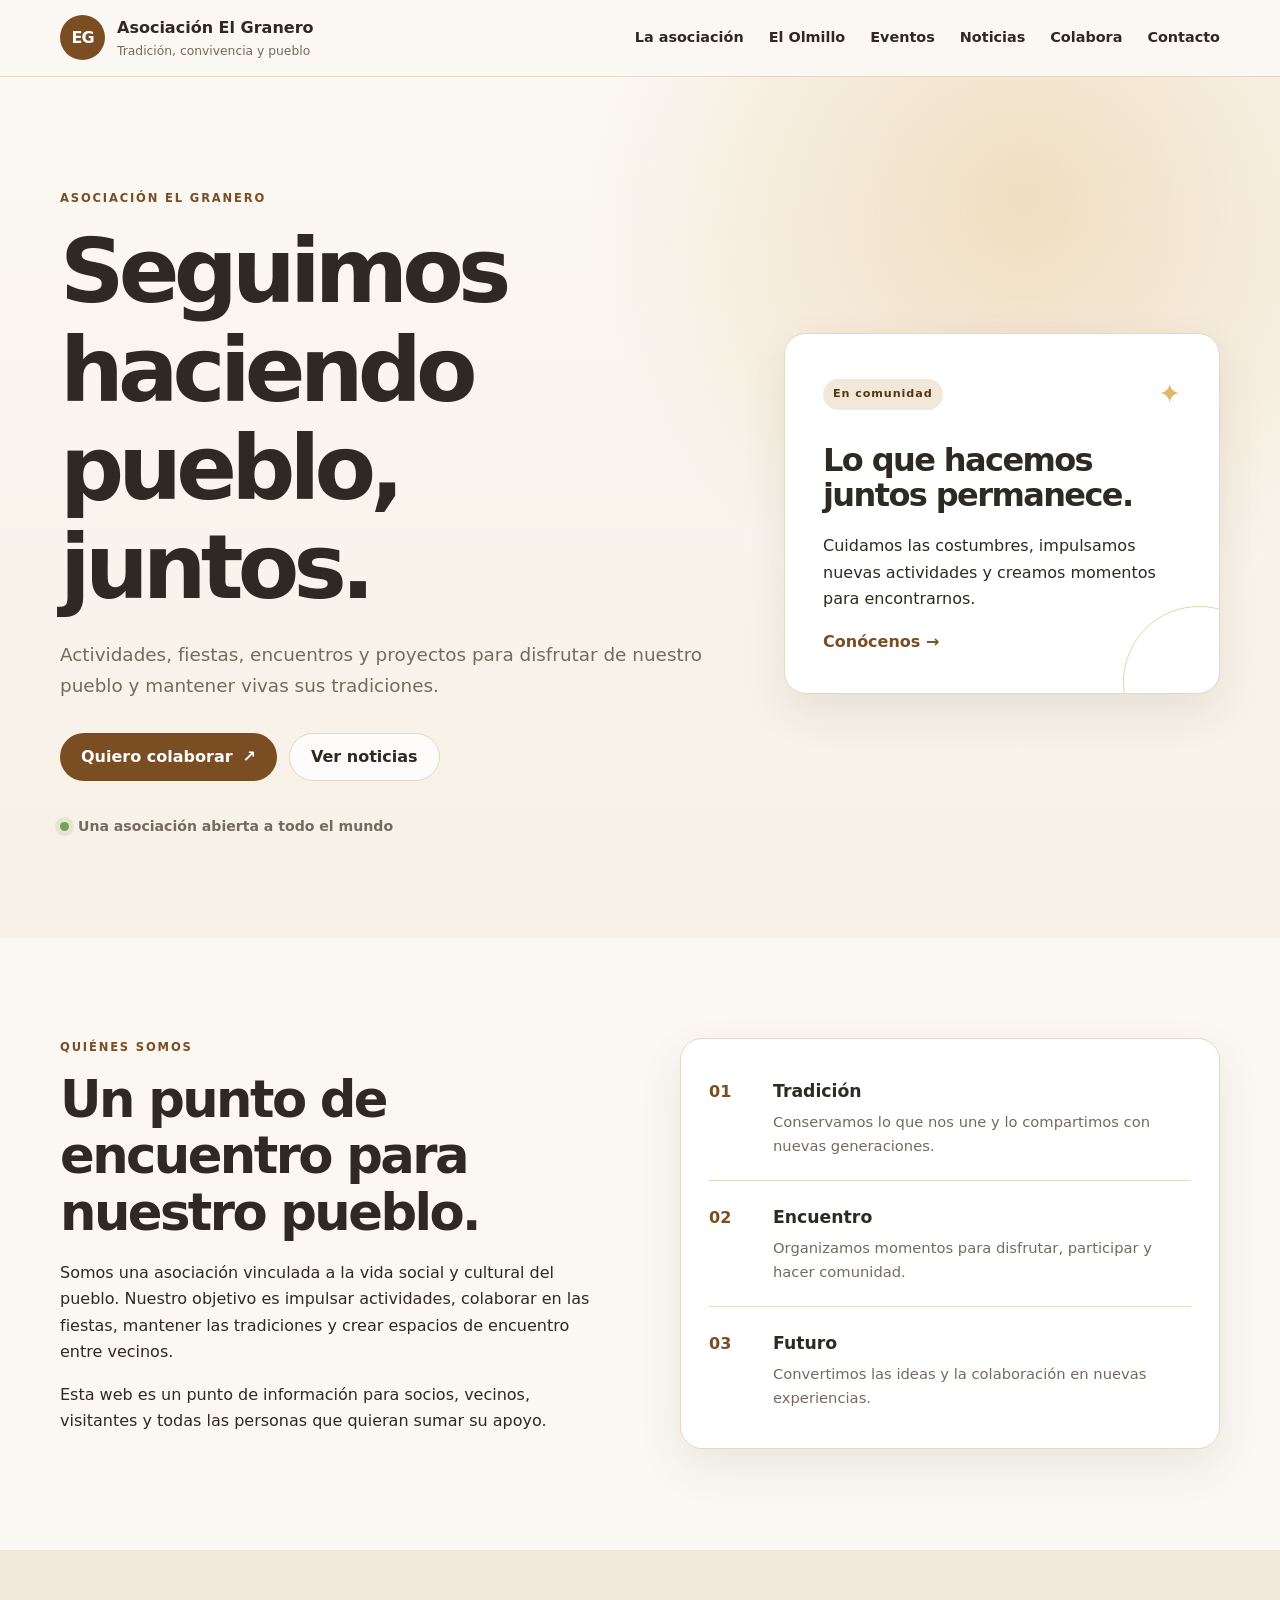
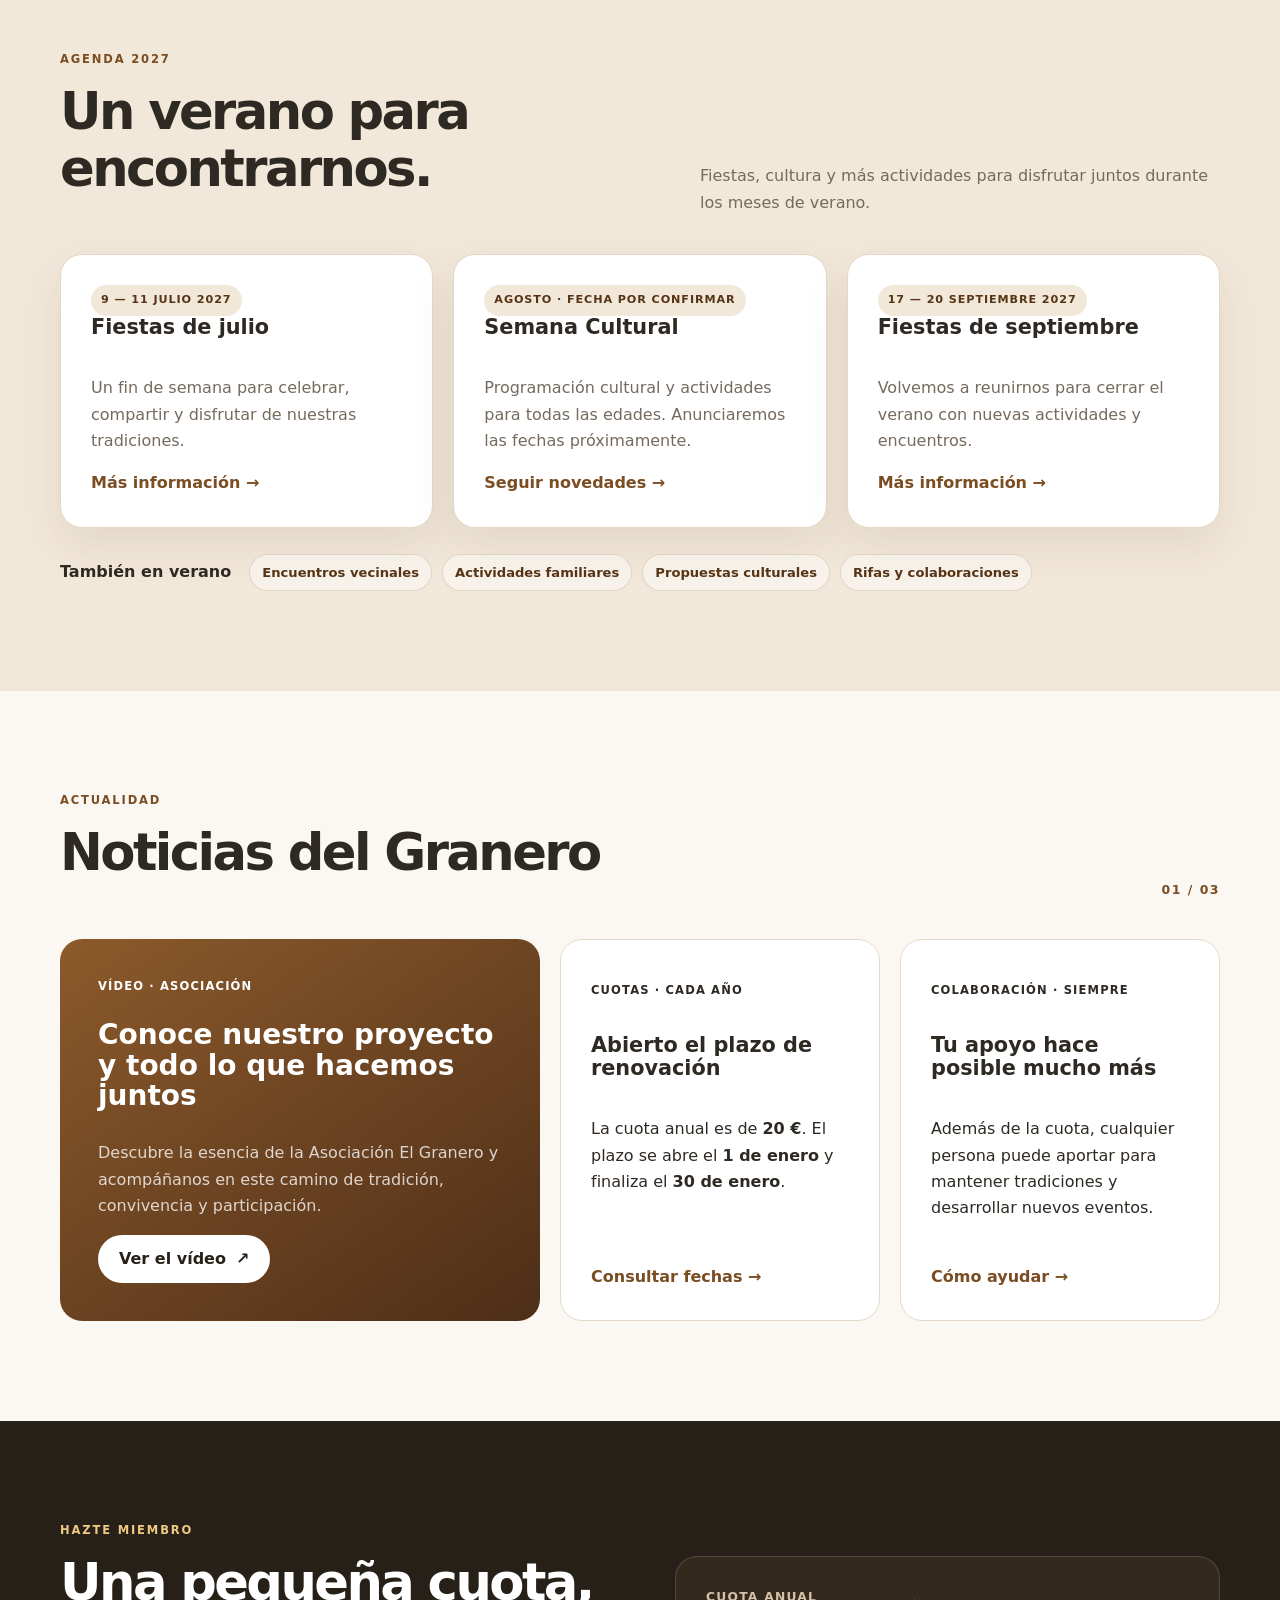
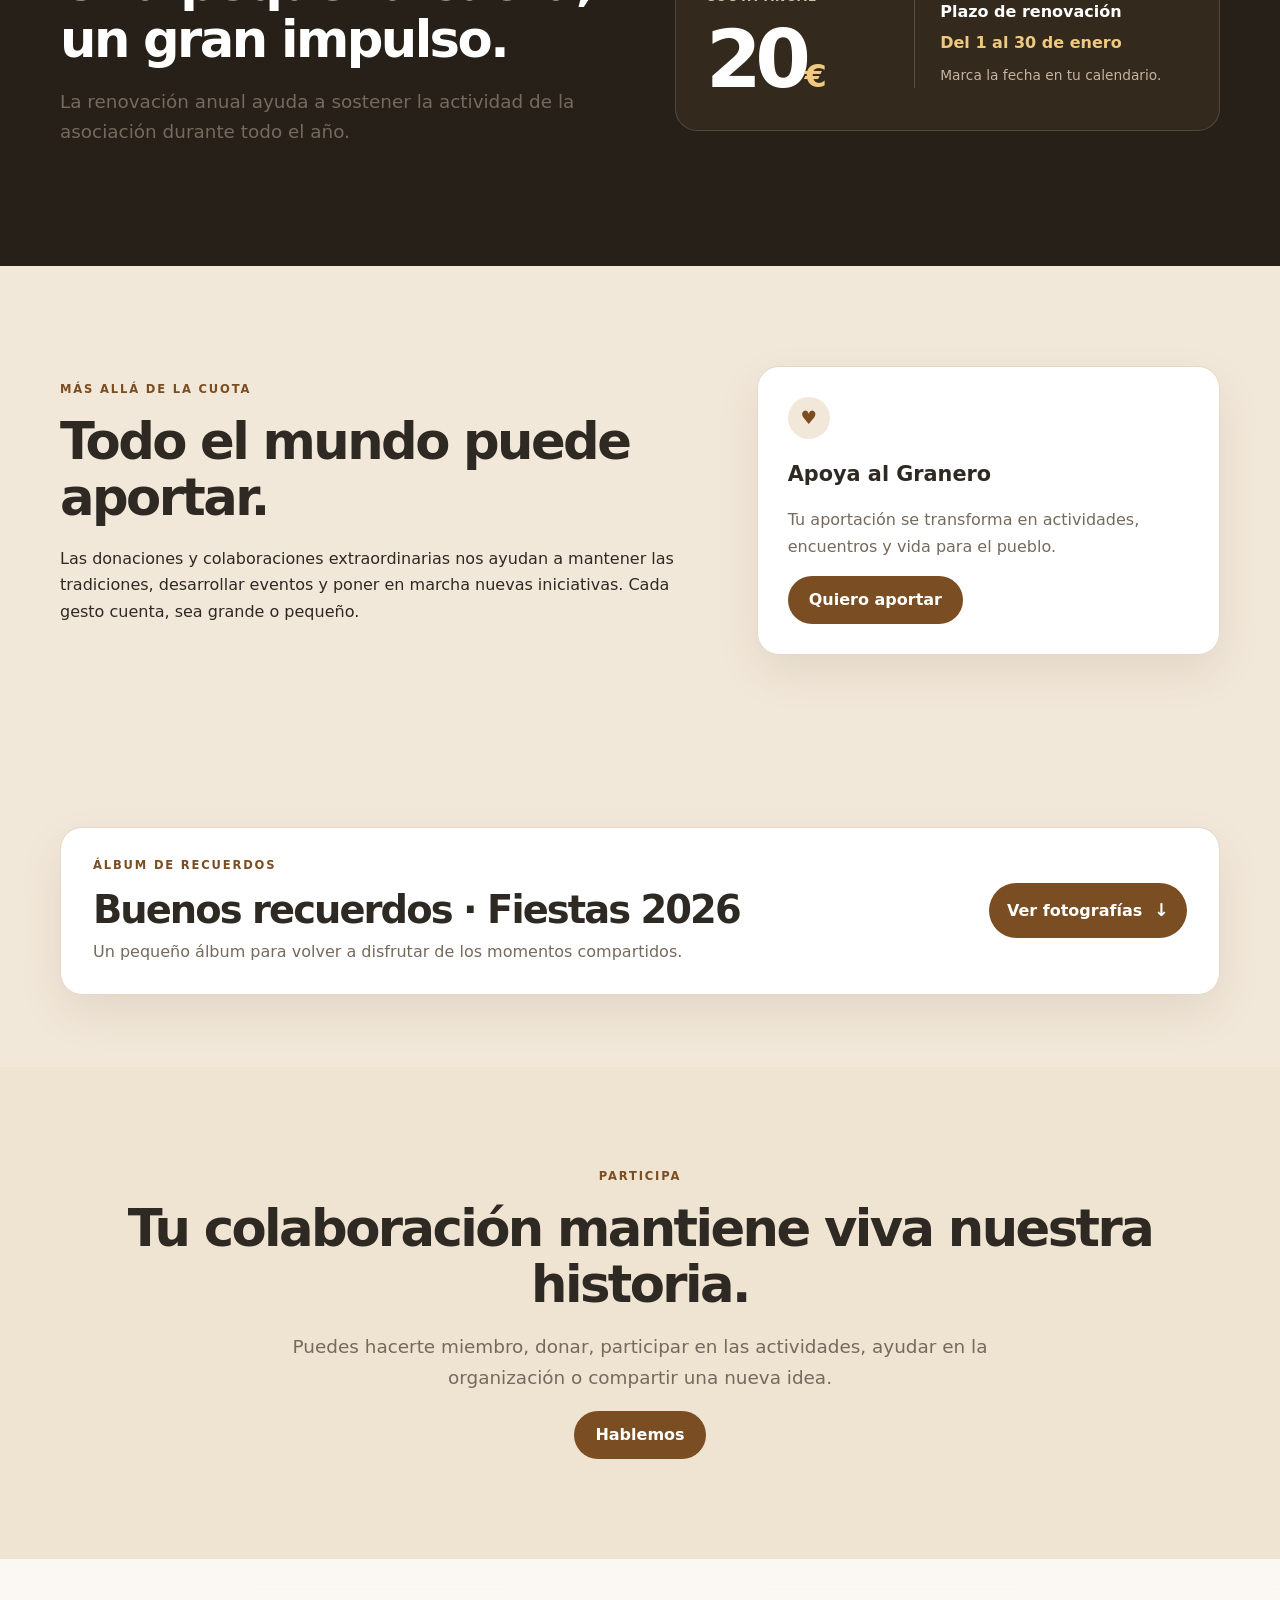
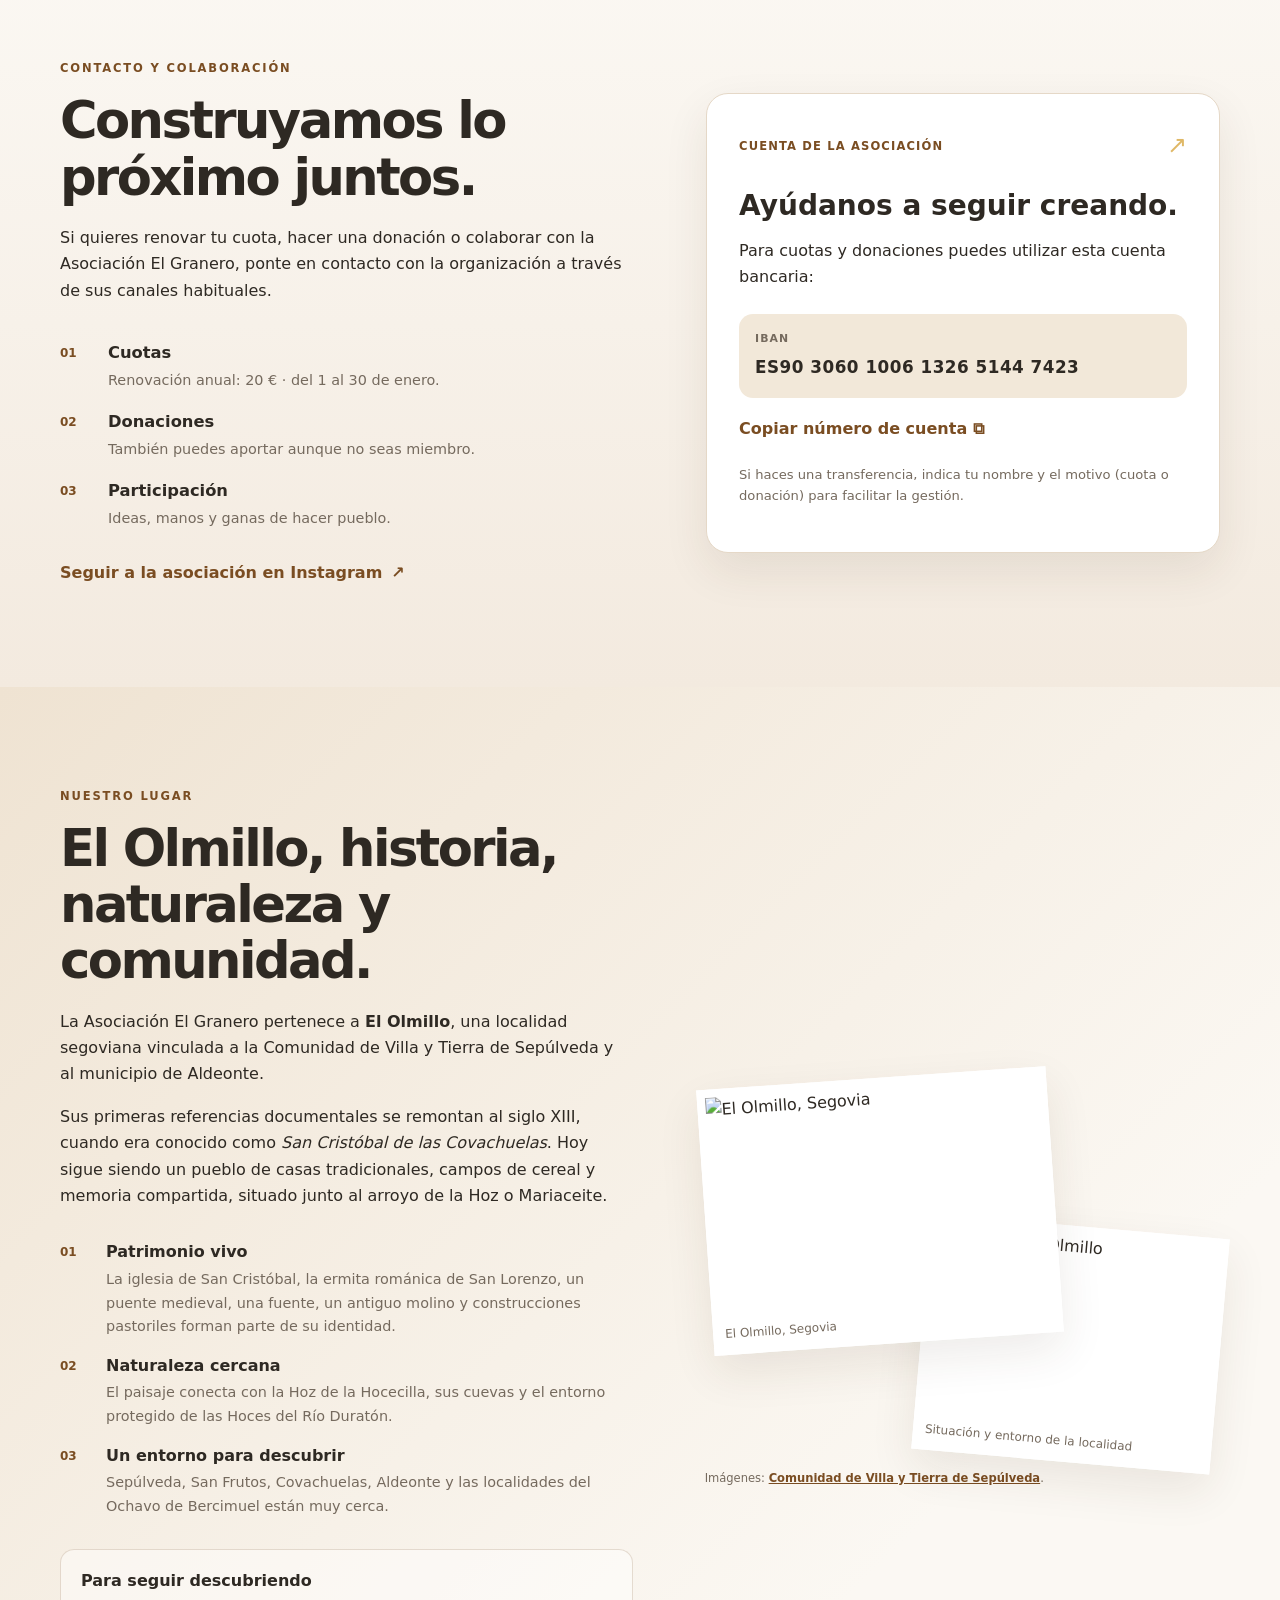
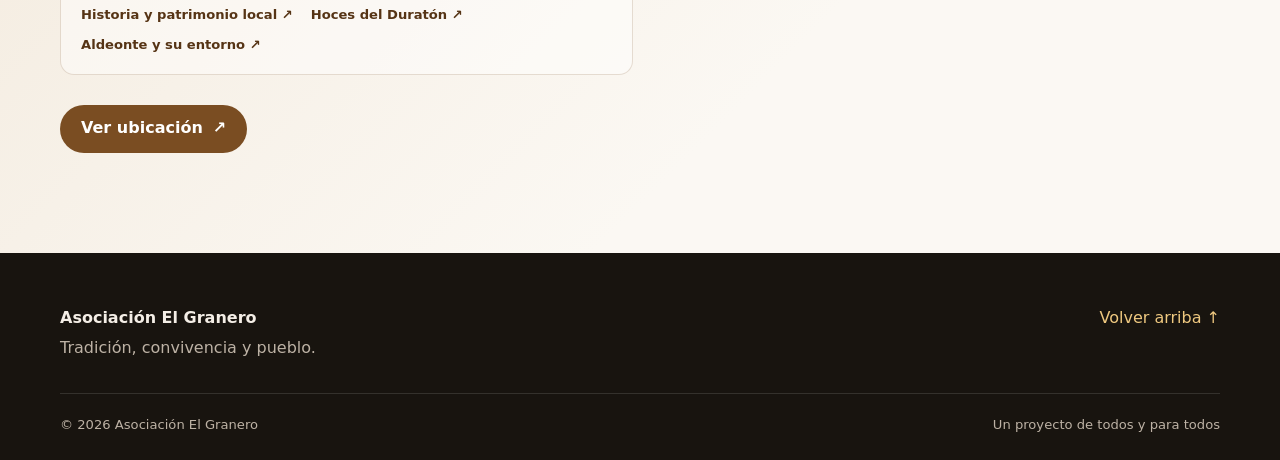
==== commit 88e57471: "Update locality section with historical context and enhance layout" ====
--- a/index.html
+++ b/index.html
@@ -9,7 +9,7 @@
   <link rel="stylesheet" href="styles.css?v=memories-2026-3">
 </head>
 <body>
-  <header class="site-header"><div class="container nav-wrap"><a class="brand" href="#inicio" aria-label="Asociación El Granero, inicio"><span class="brand-mark">EG</span><span><strong>Asociación El Granero</strong><small>Tradición, convivencia y pueblo</small></span></a><button class="menu-toggle" aria-expanded="false" aria-controls="main-nav">☰ <span class="sr-only">Abrir menú</span></button><nav id="main-nav" class="main-nav" aria-label="Navegación principal"><a href="#asociacion">La asociación</a><a href="#eventos">Eventos</a><a href="#noticias">Noticias</a><a href="#galeria-septiembre">Galería</a><a href="#colabora">Colabora</a><a href="#contacto">Contacto</a></nav></div></header>
+  <header class="site-header"><div class="container nav-wrap"><a class="brand" href="#inicio" aria-label="Asociación El Granero, inicio"><span class="brand-mark">EG</span><span><strong>Asociación El Granero</strong><small>Tradición, convivencia y pueblo</small></span></a><button class="menu-toggle" aria-expanded="false" aria-controls="main-nav">☰ <span class="sr-only">Abrir menú</span></button><nav id="main-nav" class="main-nav" aria-label="Navegación principal"><a href="#asociacion">La asociación</a><a href="#el-olmillo">El Olmillo</a><a href="#eventos">Eventos</a><a href="#noticias">Noticias</a><a href="#galeria-septiembre">Galería</a><a href="#colabora">Colabora</a><a href="#contacto">Contacto</a></nav></div></header>
   <main>
     <section id="inicio" class="hero"><div class="container hero-grid"><div class="hero-copy"><p class="eyebrow">Asociación El Granero</p><h1>Seguimos haciendo pueblo, juntos.</h1><p class="lead">Actividades, fiestas, encuentros y proyectos para disfrutar de nuestro pueblo y mantener vivas sus tradiciones.</p><div class="hero-actions"><a class="btn btn-primary" href="#colabora">Quiero colaborar <span>↗</span></a><a class="btn btn-secondary" href="#noticias">Ver noticias</a></div><div class="hero-note"><span class="status-dot"></span> Una asociación abierta a todo el mundo</div></div><aside class="hero-card"><div class="hero-card-top"><span class="badge">En comunidad</span><span class="sparkle">✦</span></div><h2>Lo que hacemos juntos permanece.</h2><p>Cuidamos las costumbres, impulsamos nuevas actividades y creamos momentos para encontrarnos.</p><a href="#asociacion">Conócenos <span>→</span></a></aside></div></section>
     <section id="asociacion" class="section"><div class="container two-col"><div><p class="eyebrow">Quiénes somos</p><h2>Un punto de encuentro para nuestro pueblo.</h2><p>Somos una asociación vinculada a la vida social y cultural del pueblo. Nuestro objetivo es impulsar actividades, colaborar en las fiestas, mantener las tradiciones y crear espacios de encuentro entre vecinos.</p><p>Esta web es un punto de información para socios, vecinos, visitantes y todas las personas que quieran sumar su apoyo.</p></div><div class="value-panel"><div class="value-item"><span class="value-icon">01</span><div><strong>Tradición</strong><p>Conservamos lo que nos une y lo compartimos con nuevas generaciones.</p></div></div><div class="value-item"><span class="value-icon">02</span><div><strong>Encuentro</strong><p>Organizamos momentos para disfrutar, participar y hacer comunidad.</p></div></div><div class="value-item"><span class="value-icon">03</span><div><strong>Futuro</strong><p>Convertimos las ideas y la colaboración en nuevas experiencias.</p></div></div></div></div></section>
@@ -21,7 +21,7 @@
     <section id="recuerdos" class="section memories-section"><div class="container"><div class="memory-card"><div><p class="eyebrow">Álbum de recuerdos</p><h2>Buenos recuerdos · Fiestas 2026</h2><p>Un pequeño álbum para volver a disfrutar de los momentos compartidos.</p></div><button class="memory-toggle" type="button" aria-expanded="false" aria-controls="memories-panel">Ver fotografías <span>↓</span></button></div><div id="memories-panel" class="memories-panel" hidden><div class="carousel memories-carousel" aria-label="Carrusel de fotos de las fiestas de septiembre de 2026"><button class="carousel-button carousel-prev" type="button" aria-label="Foto anterior">←</button><div class="carousel-viewport"><div class="carousel-track"><figure class="carousel-slide"><img class="carousel-image" loading="lazy" src="assets/fiestas-septiembre-2026/fiesta-01.jpeg" alt="Fiestas 2026, fotografía 1"></figure><figure class="carousel-slide"><img class="carousel-image" loading="lazy" src="assets/fiestas-septiembre-2026/fiesta-02.jpeg" alt="Fiestas 2026, fotografía 2"></figure><figure class="carousel-slide"><img class="carousel-image" loading="lazy" src="assets/fiestas-septiembre-2026/fiesta-03.jpeg" alt="Fiestas 2026, fotografía 3"></figure><figure class="carousel-slide"><img class="carousel-image" loading="lazy" src="assets/fiestas-septiembre-2026/fiesta-04.jpeg" alt="Fiestas 2026, fotografía 4"></figure><figure class="carousel-slide"><img class="carousel-image" loading="lazy" src="assets/fiestas-septiembre-2026/fiesta-05.jpeg" alt="Fiestas 2026, fotografía 5"></figure><figure class="carousel-slide"><img class="carousel-image" loading="lazy" src="assets/fiestas-septiembre-2026/fiesta-06.jpeg" alt="Fiestas 2026, fotografía 6"></figure><figure class="carousel-slide"><img class="carousel-image" loading="lazy" src="assets/fiestas-septiembre-2026/fiesta-07.jpeg" alt="Fiestas 2026, fotografía 7"></figure><figure class="carousel-slide"><img class="carousel-image" loading="lazy" src="assets/fiestas-septiembre-2026/fiesta-08.jpeg" alt="Fiestas 2026, fotografía 8"></figure></div></div><button class="carousel-button carousel-next" type="button" aria-label="Foto siguiente">→</button></div><div class="carousel-footer"><div class="carousel-dots" role="tablist" aria-label="Seleccionar foto"></div><span class="carousel-counter">1 / 8</span></div></div></div></section>
     <section id="colabora" class="section collaboration"><div class="container center"><p class="eyebrow">Participa</p><h2>Tu colaboración mantiene viva nuestra historia.</h2><p class="lead compact">Puedes hacerte miembro, donar, participar en las actividades, ayudar en la organización o compartir una nueva idea.</p><a class="btn btn-primary" href="#contacto">Hablemos</a></div></section>
     <section id="contacto" class="section contact-section"><div class="container contact-layout"><div class="contact-copy"><p class="eyebrow">Contacto y colaboración</p><h2>Construyamos lo próximo juntos.</h2><p>Si quieres renovar tu cuota, hacer una donación o colaborar con la Asociación El Granero, ponte en contacto con la organización a través de sus canales habituales.</p><div class="contact-points"><div><span>01</span><strong>Cuotas</strong><p>Renovación anual: 20 € · del 1 al 30 de enero.</p></div><div><span>02</span><strong>Donaciones</strong><p>También puedes aportar aunque no seas miembro.</p></div><div><span>03</span><strong>Participación</strong><p>Ideas, manos y ganas de hacer pueblo.</p></div></div><a class="instagram-link" href="https://www.instagram.com/asociacionelgranero/" target="_blank" rel="noopener">Seguir a la asociación en Instagram <span>↗</span></a></div><div class="contact-card"><div class="contact-card-head"><span class="card-kicker">Cuenta de la Asociación</span><span class="bank-icon">↗</span></div><h3>Ayúdanos a seguir creando.</h3><p>Para cuotas y donaciones puedes utilizar esta cuenta bancaria:</p><div class="account-box"><span>IBAN</span><strong id="account-number">ES90 3060 1006 1326 5144 7423</strong></div><button class="copy-btn" type="button" data-copy="ES9030601006132651447423">Copiar número de cuenta <span>⧉</span></button><p class="small">Si haces una transferencia, indica tu nombre y el motivo (cuota o donación) para facilitar la gestión.</p></div></div></section>
-    <section id="el-olmillo" class="section locality-section"><div class="container locality-grid"><div class="locality-copy"><p class="eyebrow">Nuestro lugar</p><h2>El Olmillo, Segovia.</h2><p>La Asociación El Granero pertenece a <strong>El Olmillo</strong>, una localidad segoviana vinculada a la Comunidad de Villa y Tierra de Sepúlveda.</p><p>Un pueblo de casas tradicionales, campos de cereal y memoria compartida, situado en el entorno del macizo de Sepúlveda y junto al arroyo de la Hoz o Mariaceite.</p><div class="locality-facts"><div><span>01</span><strong>Raíces</strong><p>Ochavo de Bercimuel · municipio de Aldeonte.</p></div><div><span>02</span><strong>Patrimonio</strong><p>San Cristóbal, San Lorenzo, puente medieval, molino y arquitectura tradicional.</p></div><div><span>03</span><strong>Tradición</strong><p>Fiestas, juegos populares, música, procesiones y vida vecinal.</p></div></div><a class="btn btn-primary" href="https://www.google.com/maps/search/?api=1&query=El+Olmillo%2C+Segovia" target="_blank" rel="noopener">Ver ubicación <span>↗</span></a></div><div class="locality-visual"><figure class="locality-photo"><img loading="lazy" src="https://www.villaytierra.com/wp-content/uploads/2024/05/El-Olmillo-300x248.jpg" alt="El Olmillo, Segovia" referrerpolicy="no-referrer"><figcaption>El Olmillo, Segovia</figcaption></figure><figure class="locality-map"><img loading="lazy" src="https://www.villaytierra.com/wp-content/uploads/2018/08/plano-El-Olmillo-600x511.jpg" alt="Plano de El Olmillo" referrerpolicy="no-referrer"><figcaption>Situación y entorno de la localidad</figcaption></figure><p class="image-credit">Imágenes: <a href="https://www.villaytierra.com/localidades/el-olmillo/" target="_blank" rel="noopener">Comunidad de Villa y Tierra de Sepúlveda</a>.</p></div></div></section>
+    <section id="el-olmillo" class="section locality-section"><div class="container locality-grid"><div class="locality-copy"><p class="eyebrow">Nuestro lugar</p><h2>El Olmillo, historia, naturaleza y comunidad.</h2><p>La Asociación El Granero pertenece a <strong>El Olmillo</strong>, una localidad segoviana vinculada a la Comunidad de Villa y Tierra de Sepúlveda y al municipio de Aldeonte.</p><p>Sus primeras referencias documentales se remontan al siglo XIII, cuando era conocido como <em>San Cristóbal de las Covachuelas</em>. Hoy sigue siendo un pueblo de casas tradicionales, campos de cereal y memoria compartida, situado junto al arroyo de la Hoz o Mariaceite.</p><div class="locality-facts"><div><span>01</span><strong>Patrimonio vivo</strong><p>La iglesia de San Cristóbal, la ermita románica de San Lorenzo, un puente medieval, una fuente, un antiguo molino y construcciones pastoriles forman parte de su identidad.</p></div><div><span>02</span><strong>Naturaleza cercana</strong><p>El paisaje conecta con la Hoz de la Hocecilla, sus cuevas y el entorno protegido de las Hoces del Río Duratón.</p></div><div><span>03</span><strong>Un entorno para descubrir</strong><p>Sepúlveda, San Frutos, Covachuelas, Aldeonte y las localidades del Ochavo de Bercimuel están muy cerca.</p></div></div><div class="locality-links"><strong>Para seguir descubriendo</strong><div><a href="https://www.villaytierra.com/localidades/el-olmillo/" target="_blank" rel="noopener">Historia y patrimonio local ↗</a><a href="https://www.segoviaturismo.es/actividades/parque-natural-duraton" target="_blank" rel="noopener">Hoces del Duratón ↗</a><a href="https://www.aldeonte.com/municipio/" target="_blank" rel="noopener">Aldeonte y su entorno ↗</a></div></div><a class="btn btn-primary" href="https://www.google.com/maps/search/?api=1&query=El+Olmillo%2C+Segovia" target="_blank" rel="noopener">Ver ubicación <span>↗</span></a></div><div class="locality-visual"><figure class="locality-photo"><img loading="lazy" src="https://www.villaytierra.com/wp-content/uploads/2024/05/El-Olmillo-300x248.jpg" alt="El Olmillo, Segovia" referrerpolicy="no-referrer"><figcaption>El Olmillo, Segovia</figcaption></figure><figure class="locality-map"><img loading="lazy" src="https://www.villaytierra.com/wp-content/uploads/2018/08/plano-El-Olmillo-600x511.jpg" alt="Plano de El Olmillo" referrerpolicy="no-referrer"><figcaption>Situación y entorno de la localidad</figcaption></figure><p class="image-credit">Imágenes: <a href="https://www.villaytierra.com/localidades/el-olmillo/" target="_blank" rel="noopener">Comunidad de Villa y Tierra de Sepúlveda</a>.</p></div></div></section>
   </main>
   <footer class="site-footer"><div class="container footer-grid"><div><strong>Asociación El Granero</strong><p>Tradición, convivencia y pueblo.</p></div><a href="#inicio">Volver arriba ↑</a></div><div class="container footer-bottom"><span>© <span id="year"></span> Asociación El Granero</span><span>Un proyecto de todos y para todos</span></div></footer>
   <script src="script.js?v=memories-2026-3"></script>
--- a/styles.css
+++ b/styles.css
@@ -13,6 +13,6 @@
 @media(max-width:520px){.container{width:min(calc(100% - 30px),var(--max))}.brand small{display:none}.hero-card,.card,.contact-card,.donation-callout{padding:23px}.fee-card{grid-template-columns:1fr}.renewal{border-left:0;border-top:1px solid rgba(255,255,255,.18);padding:20px 0 0}.footer-grid,.footer-bottom{flex-direction:column}}
 .gallery-section{display:none}
 .main-nav a[href="#galeria-septiembre"]{display:none}
-.locality-section{background:linear-gradient(135deg,#efe3d2 0%,#fbf8f3 72%)}.locality-grid{display:grid;grid-template-columns:1fr .9fr;gap:72px;align-items:center}.locality-copy h2{max-width:520px}.locality-copy>p:not(.eyebrow){max-width:620px}.locality-facts{display:grid;gap:14px;margin:30px 0}.locality-facts>div{display:grid;grid-template-columns:34px 1fr;column-gap:12px}.locality-facts span{grid-row:span 2;color:var(--primary);font-size:.75rem;font-weight:850;padding-top:4px}.locality-facts strong{font-size:1rem}.locality-facts p{color:var(--muted);margin:2px 0 0;font-size:.9rem}.locality-visual{position:relative;min-height:420px}.locality-photo,.locality-map{position:absolute;margin:0;border:8px solid #fff;background:#fff;box-shadow:var(--shadow)}.locality-photo{width:68%;left:0;top:18px;transform:rotate(-4deg);z-index:2}.locality-map{width:58%;right:0;bottom:18px;transform:rotate(5deg);z-index:1}.locality-photo img,.locality-map img{display:block;width:100%;height:220px;object-fit:cover}.locality-map img{height:190px}.locality-photo figcaption,.locality-map figcaption{padding:8px 4px 2px;color:var(--muted);font-size:.75rem}.image-credit{position:absolute;bottom:-8px;left:0;margin:0;color:var(--muted);font-size:.72rem}.image-credit a{color:var(--primary);font-weight:700}
+.locality-section{background:linear-gradient(135deg,#efe3d2 0%,#fbf8f3 72%)}.locality-grid{display:grid;grid-template-columns:1fr .9fr;gap:72px;align-items:center}.locality-copy h2{max-width:620px}.locality-copy>p:not(.eyebrow){max-width:650px}.locality-facts{display:grid;gap:14px;margin:30px 0}.locality-facts>div{display:grid;grid-template-columns:34px 1fr;column-gap:12px}.locality-facts span{grid-row:span 2;color:var(--primary);font-size:.75rem;font-weight:850;padding-top:4px}.locality-facts strong{font-size:1rem}.locality-facts p{color:var(--muted);margin:2px 0 0;font-size:.9rem}.locality-links{margin:28px 0 30px;padding:18px 20px;border:1px solid rgba(122,77,34,.18);border-radius:14px;background:rgba(255,255,255,.46)}.locality-links strong{display:block;margin-bottom:10px}.locality-links div{display:flex;flex-wrap:wrap;gap:8px 18px}.locality-links a{color:var(--primary-dark);font-size:.82rem;font-weight:750;text-decoration:none}.locality-links a:hover{text-decoration:underline}.locality-visual{position:relative;min-height:420px}.locality-photo,.locality-map{position:absolute;margin:0;border:8px solid #fff;background:#fff;box-shadow:var(--shadow)}.locality-photo{width:68%;left:0;top:18px;transform:rotate(-4deg);z-index:2}.locality-map{width:58%;right:0;bottom:18px;transform:rotate(5deg);z-index:1}.locality-photo img,.locality-map img{display:block;width:100%;height:220px;object-fit:cover}.locality-map img{height:190px}.locality-photo figcaption,.locality-map figcaption{padding:8px 4px 2px;color:var(--muted);font-size:.75rem}.image-credit{position:absolute;bottom:-8px;left:0;margin:0;color:var(--muted);font-size:.72rem}.image-credit a{color:var(--primary);font-weight:700}
 .memories-carousel .carousel-track{transition:transform .35s ease;will-change:transform}
 .memories-section{background:var(--surface-alt);padding-top:72px;padding-bottom:72px}.memory-card{display:flex;align-items:center;justify-content:space-between;gap:30px;padding:28px 32px;background:var(--surface);border:1px solid var(--border);border-radius:var(--radius);box-shadow:var(--shadow)}.memory-card h2{font-size:clamp(1.7rem,3vw,2.45rem);margin-bottom:8px}.memory-card p:not(.eyebrow){color:var(--muted);margin:0}.memory-toggle{flex:0 0 auto;display:inline-flex;align-items:center;gap:12px;border:0;border-radius:999px;padding:13px 18px;background:var(--primary);color:#fff;font:inherit;font-weight:800;cursor:pointer}.memory-toggle:hover{background:var(--primary-dark)}.memory-toggle span{font-size:1.1rem;transition:transform .2s}.memory-toggle[aria-expanded="true"] span{transform:rotate(180deg)}.memories-panel{max-width:820px;margin:22px auto 0;padding:22px;background:var(--surface);border:1px solid var(--border);border-radius:var(--radius);box-shadow:var(--shadow)}.memories-panel.is-open{display:block}.memories-carousel{max-width:760px;margin:0 auto}.memories-carousel .carousel-slide{min-height:190px;max-height:300px}.memories-carousel .carousel-image{width:100%;height:100%;object-fit:cover}.memories-panel .carousel-footer{margin-bottom:2px}
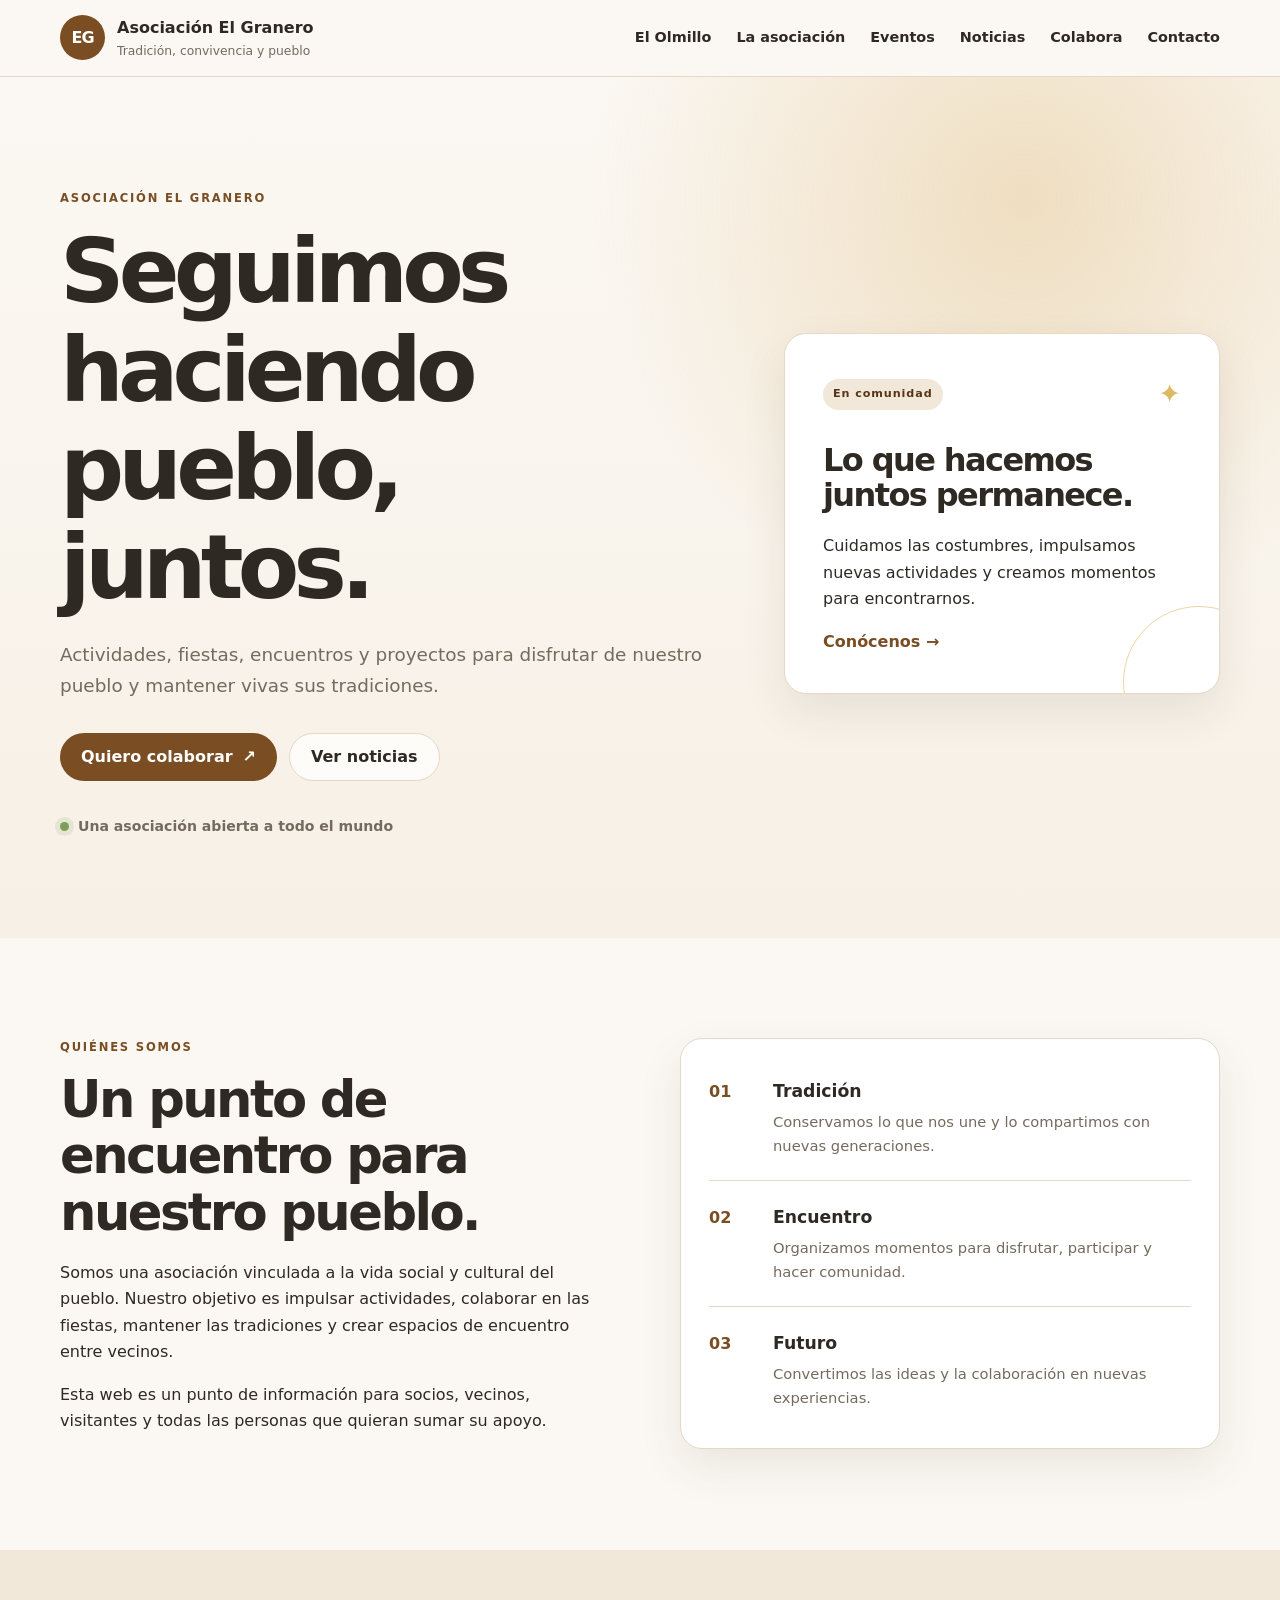
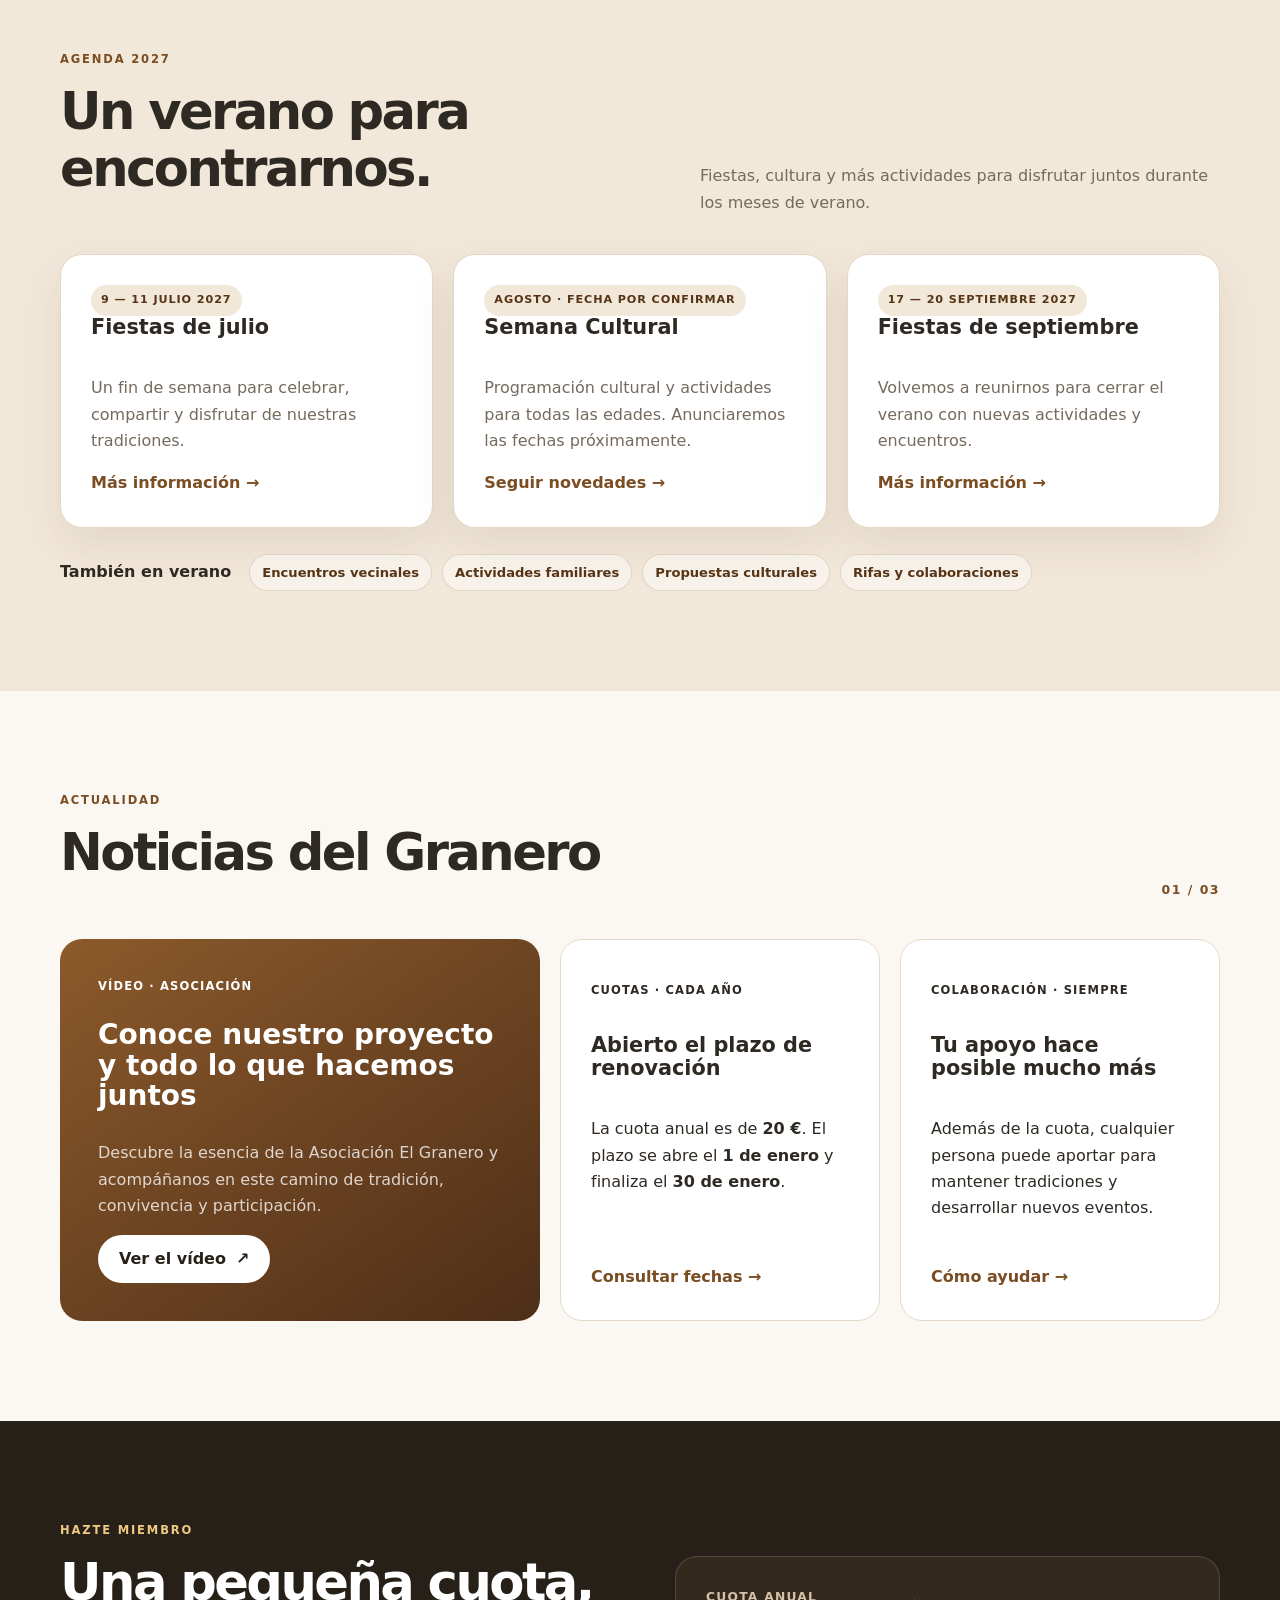
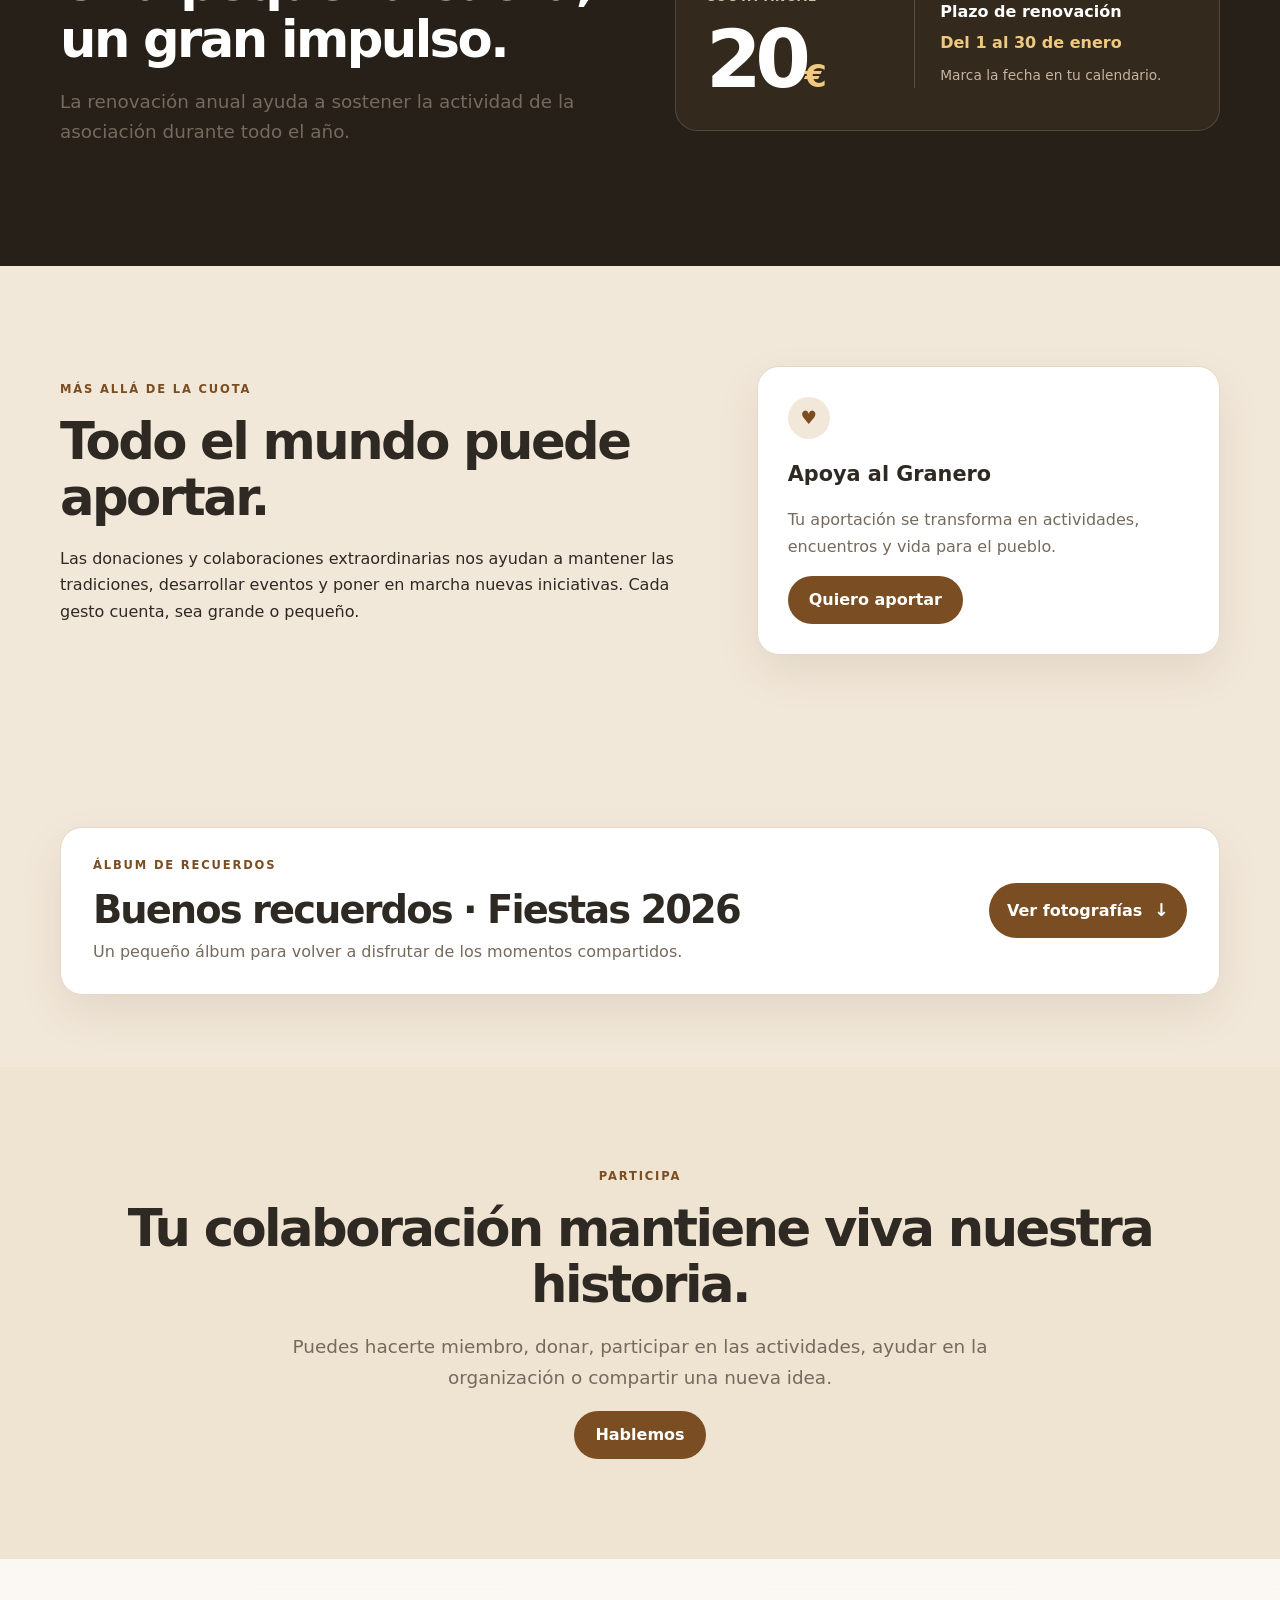
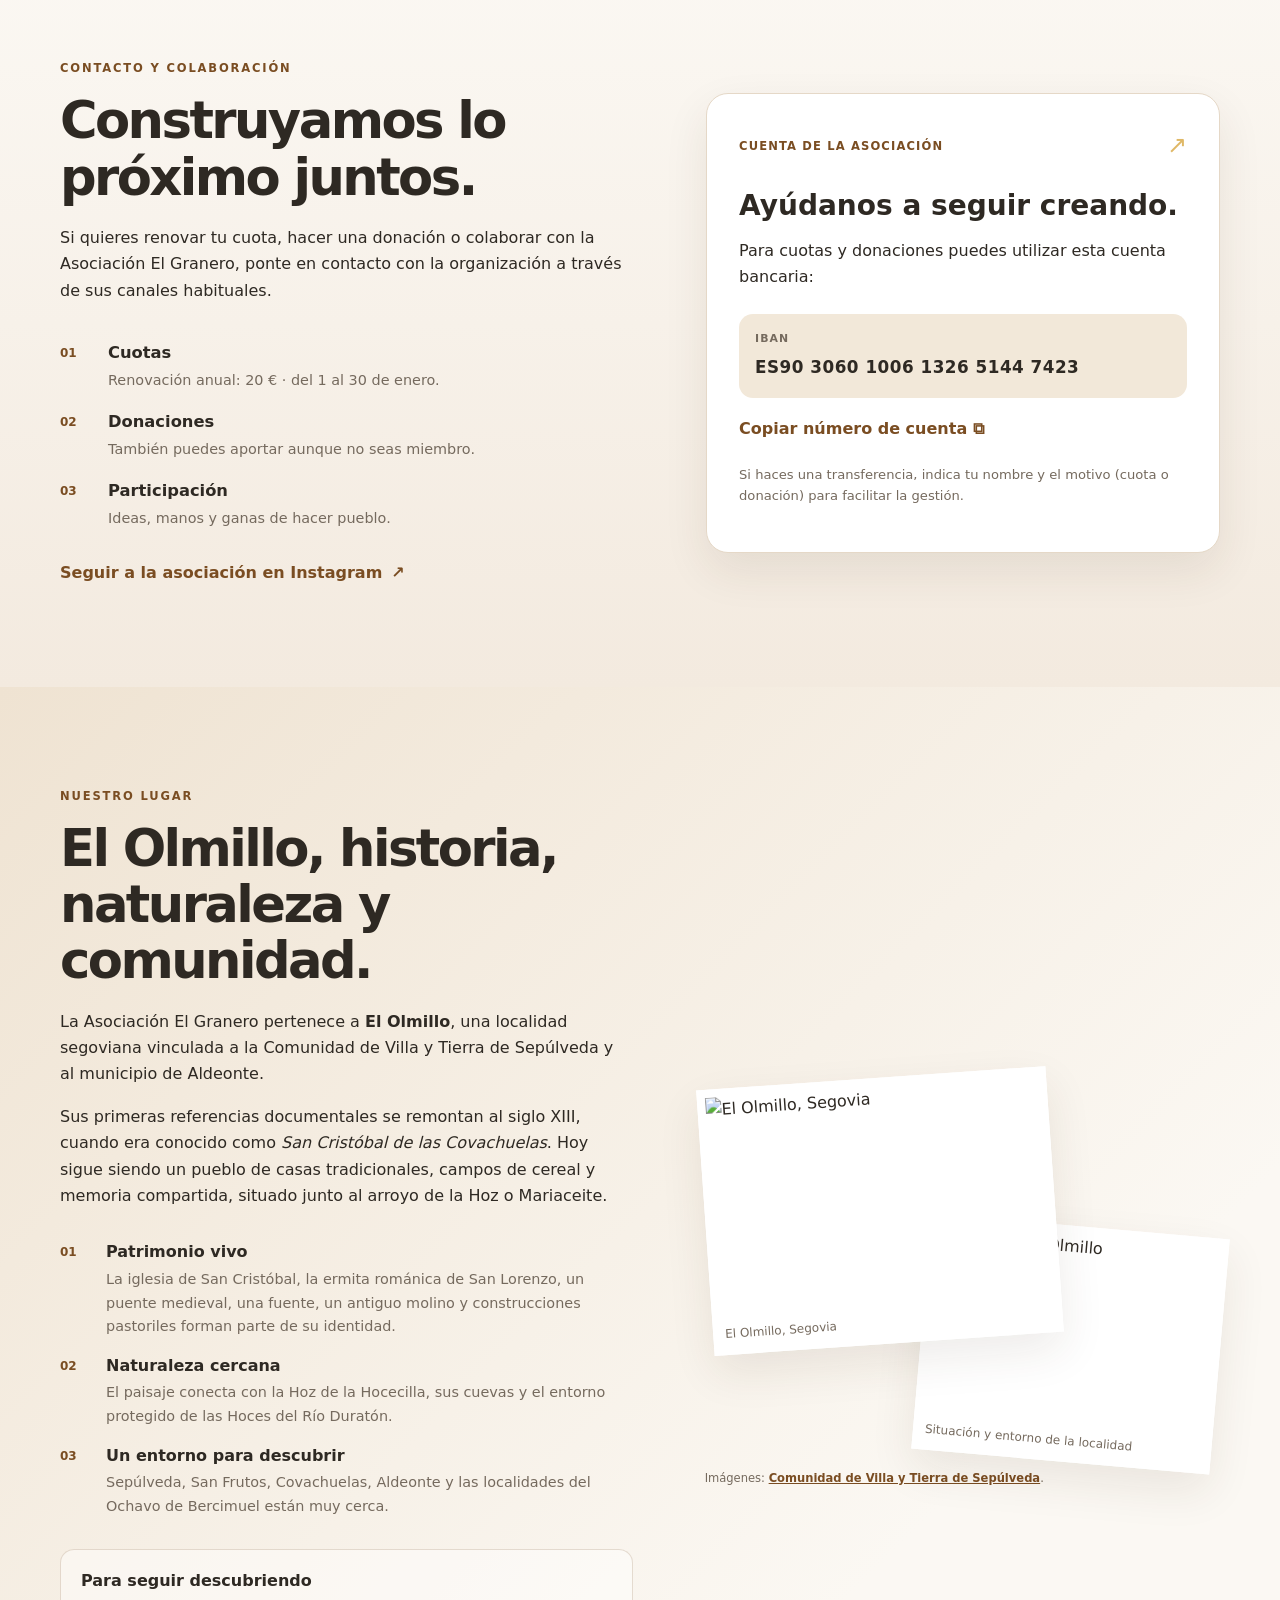
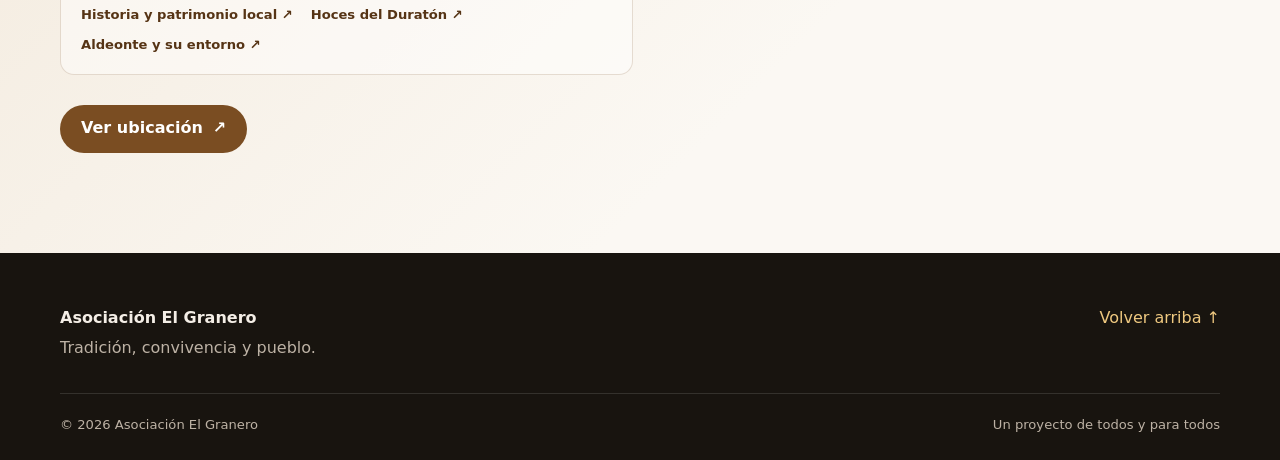
==== commit d5ab9c05: "Update header navigation to include gallery section link" ====
--- a/index.html
+++ b/index.html
@@ -9,7 +9,7 @@
   <link rel="stylesheet" href="styles.css?v=memories-2026-3">
 </head>
 <body>
-  <header class="site-header"><div class="container nav-wrap"><a class="brand" href="#inicio" aria-label="Asociación El Granero, inicio"><span class="brand-mark">EG</span><span><strong>Asociación El Granero</strong><small>Tradición, convivencia y pueblo</small></span></a><button class="menu-toggle" aria-expanded="false" aria-controls="main-nav">☰ <span class="sr-only">Abrir menú</span></button><nav id="main-nav" class="main-nav" aria-label="Navegación principal"><a href="#asociacion">La asociación</a><a href="#el-olmillo">El Olmillo</a><a href="#eventos">Eventos</a><a href="#noticias">Noticias</a><a href="#galeria-septiembre">Galería</a><a href="#colabora">Colabora</a><a href="#contacto">Contacto</a></nav></div></header>
+  <header class="site-header"><div class="container nav-wrap"><a class="brand" href="#inicio" aria-label="Asociación El Granero, inicio"><span class="brand-mark">EG</span><span><strong>Asociación El Granero</strong><small>Tradición, convivencia y pueblo</small></span></a><button class="menu-toggle" aria-expanded="false" aria-controls="main-nav">☰ <span class="sr-only">Abrir menú</span></button><nav id="main-nav" class="main-nav" aria-label="Navegación principal"><a href="#el-olmillo">El Olmillo</a><a href="#asociacion">La asociación</a><a href="#eventos">Eventos</a><a href="#noticias">Noticias</a><a href="#colabora">Colabora</a><a href="#contacto">Contacto</a></nav></div></header>
   <main>
     <section id="inicio" class="hero"><div class="container hero-grid"><div class="hero-copy"><p class="eyebrow">Asociación El Granero</p><h1>Seguimos haciendo pueblo, juntos.</h1><p class="lead">Actividades, fiestas, encuentros y proyectos para disfrutar de nuestro pueblo y mantener vivas sus tradiciones.</p><div class="hero-actions"><a class="btn btn-primary" href="#colabora">Quiero colaborar <span>↗</span></a><a class="btn btn-secondary" href="#noticias">Ver noticias</a></div><div class="hero-note"><span class="status-dot"></span> Una asociación abierta a todo el mundo</div></div><aside class="hero-card"><div class="hero-card-top"><span class="badge">En comunidad</span><span class="sparkle">✦</span></div><h2>Lo que hacemos juntos permanece.</h2><p>Cuidamos las costumbres, impulsamos nuevas actividades y creamos momentos para encontrarnos.</p><a href="#asociacion">Conócenos <span>→</span></a></aside></div></section>
     <section id="asociacion" class="section"><div class="container two-col"><div><p class="eyebrow">Quiénes somos</p><h2>Un punto de encuentro para nuestro pueblo.</h2><p>Somos una asociación vinculada a la vida social y cultural del pueblo. Nuestro objetivo es impulsar actividades, colaborar en las fiestas, mantener las tradiciones y crear espacios de encuentro entre vecinos.</p><p>Esta web es un punto de información para socios, vecinos, visitantes y todas las personas que quieran sumar su apoyo.</p></div><div class="value-panel"><div class="value-item"><span class="value-icon">01</span><div><strong>Tradición</strong><p>Conservamos lo que nos une y lo compartimos con nuevas generaciones.</p></div></div><div class="value-item"><span class="value-icon">02</span><div><strong>Encuentro</strong><p>Organizamos momentos para disfrutar, participar y hacer comunidad.</p></div></div><div class="value-item"><span class="value-icon">03</span><div><strong>Futuro</strong><p>Convertimos las ideas y la colaboración en nuevas experiencias.</p></div></div></div></div></section>
